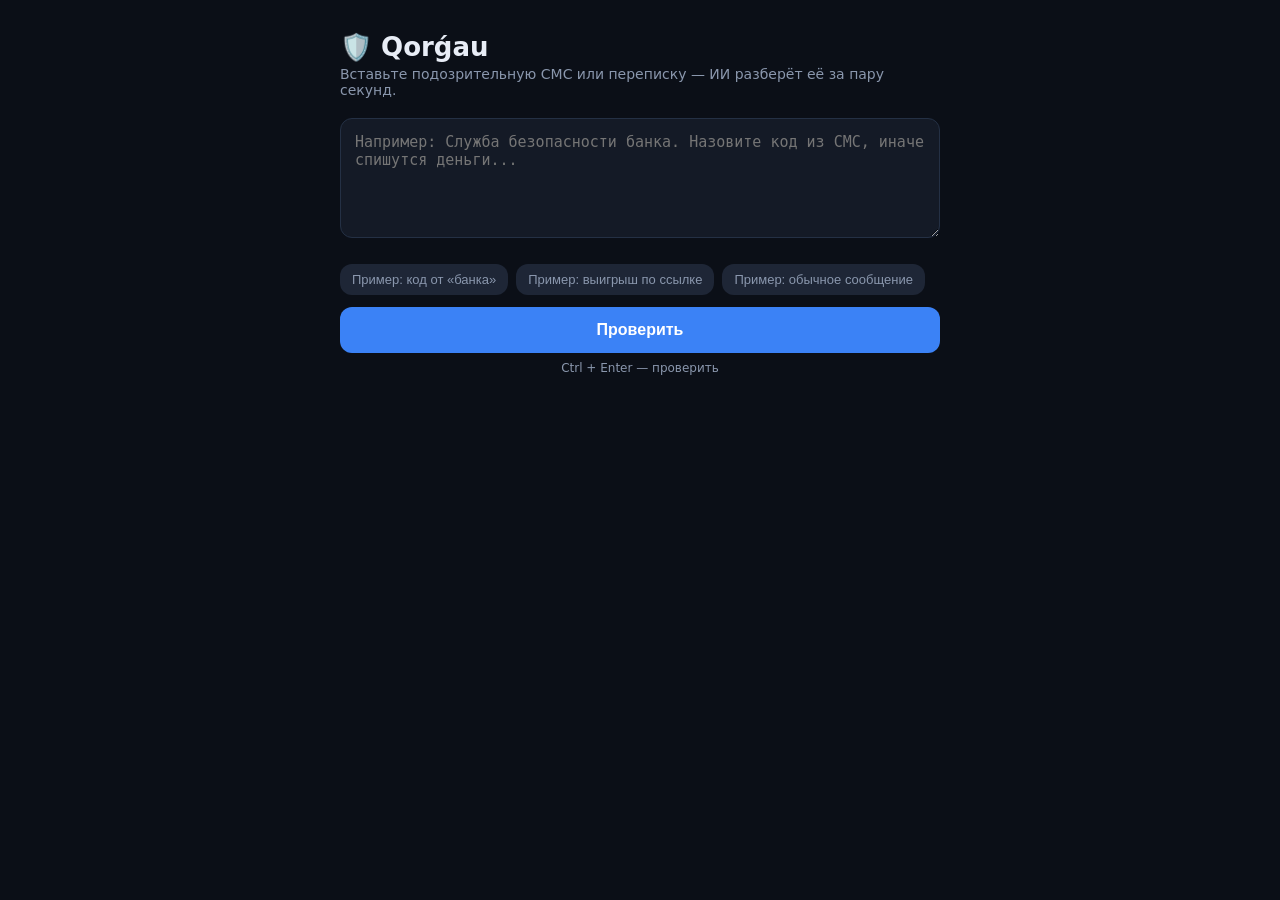
==== web/index.html @ 45bee008 "Qorǵau MVP: сквозной срез от чекера до радара Собран и проверен полный путь: web/бот → POST /analyze" ====
<!doctype html>
<html lang="ru">
<head>
<meta charset="utf-8"/>
<meta name="viewport" content="width=device-width, initial-scale=1"/>
<title>Qorǵau — проверка на мошенничество</title>
<style>
  :root{--bg:#0b0f17;--card:#141a26;--mut:#8a97ad;--line:#243044;
        --red:#ff4d5e;--yellow:#ffb020;--green:#22c98a;--txt:#e8edf6}
  *{box-sizing:border-box}
  body{margin:0;font-family:system-ui,Segoe UI,Roboto,sans-serif;background:var(--bg);color:var(--txt)}
  .wrap{max-width:640px;margin:0 auto;padding:32px 20px 64px}
  h1{font-size:26px;margin:0 0 4px}
  .sub{color:var(--mut);margin:0 0 20px;font-size:14px}
  textarea{width:100%;min-height:120px;background:var(--card);color:var(--txt);
           border:1px solid var(--line);border-radius:12px;padding:14px;font-size:15px;resize:vertical}
  textarea:focus{outline:none;border-color:#3b82f6}
  button{margin-top:12px;width:100%;padding:14px;border:0;border-radius:12px;
         background:#3b82f6;color:#fff;font-size:16px;font-weight:600;cursor:pointer}
  button:disabled{opacity:.6;cursor:default}
  .ex{display:flex;gap:8px;flex-wrap:wrap;margin-top:10px}
  .ex button{width:auto;padding:8px 12px;font-size:13px;font-weight:500;background:#1e2636;color:var(--mut)}
  .hint{color:var(--mut);font-size:12px;text-align:center;margin-top:8px}

  /* Баннер кампании: главный «вау»-элемент — платформа знает, что происходит прямо сейчас. */
  .alert{display:none;margin:0 0 18px;padding:14px 16px;border-radius:12px;
         background:linear-gradient(135deg,#2a1620,#331a24);border:1px solid #5c2333}
  .alert .t{font-weight:700;color:#ffb4bd;font-size:14px;margin-bottom:6px}
  .alert .b{color:#e7c9cf;font-size:13px;line-height:1.5}
  .alert .b b{color:#fff}

  .card{margin-top:20px;background:var(--card);border:1px solid var(--line);border-radius:16px;padding:20px;display:none}
  .gauge{display:flex;align-items:center;gap:16px}
  .score{font-size:42px;font-weight:800;line-height:1}
  .lvl{font-size:13px;text-transform:uppercase;letter-spacing:.5px;padding:4px 10px;border-radius:999px}
  .bar{height:10px;background:#0e1420;border-radius:999px;overflow:hidden;margin:14px 0}
  .bar > div{height:100%;border-radius:999px;transition:width .5s}
  .scheme{font-size:18px;font-weight:700;margin:4px 0 2px}
  .flags{display:flex;gap:6px;flex-wrap:wrap;margin:12px 0}
  .flag{background:#2a1620;color:#ffb4bd;border:1px solid #48212c;border-radius:999px;padding:4px 10px;font-size:12px}
  .expl{color:#d4dbe8;line-height:1.5;margin:8px 0}
  .act{margin:6px 0 0;padding-left:18px}
  .act li{margin:4px 0}
  .iocs{margin-top:14px;padding-top:12px;border-top:1px solid var(--line)}
  .iocs .h{font-size:12px;color:var(--mut);margin-bottom:6px}
  .ioc{display:inline-block;background:#0e1420;border:1px solid var(--line);border-radius:8px;
       padding:3px 8px;font-size:12px;margin:0 6px 6px 0;font-family:ui-monospace,Consolas,monospace}
  .badge{font-size:11px;color:var(--mut);margin-top:10px}
  .err{color:#ffb4bd;font-size:13px;margin-top:10px;display:none}
</style>
</head>
<body>
<div class="wrap">
  <h1>🛡️ Qorǵau</h1>
  <p class="sub">Вставьте подозрительную СМС или переписку — ИИ разберёт её за пару секунд.</p>

  <div class="alert" id="alert">
    <div class="t">🚨 Сейчас идёт волна мошенничества</div>
    <div class="b" id="alertBody"></div>
  </div>

  <textarea id="txt" placeholder="Например: Служба безопасности банка. Назовите код из СМС, иначе спишутся деньги..."></textarea>
  <div class="ex">
    <button onclick="ex(0)">Пример: код от «банка»</button>
    <button onclick="ex(1)">Пример: выигрыш по ссылке</button>
    <button onclick="ex(2)">Пример: обычное сообщение</button>
  </div>
  <button id="go" onclick="run()">Проверить</button>
  <div class="hint">Ctrl + Enter — проверить</div>
  <div class="err" id="err"></div>

  <div class="card" id="card">
    <div class="gauge">
      <div class="score" id="score">0</div>
      <div>
        <span class="lvl" id="lvl">—</span>
        <div class="scheme" id="scheme">—</div>
      </div>
    </div>
    <div class="bar"><div id="fill" style="width:0%"></div></div>
    <div class="flags" id="flags"></div>
    <p class="expl" id="expl"></p>
    <ul class="act" id="act"></ul>
    <div class="iocs" id="iocs" style="display:none">
      <div class="h">Найденные индикаторы (обезличены)</div>
      <div id="iocList"></div>
    </div>
    <div class="badge" id="badge"></div>
  </div>
</div>

<script>
// Страницу отдаёт сам API, поэтому по умолчанию тот же origin.
// Если открыли файл напрямую (file://) — идём на локальный сервер.
const API = location.protocol === 'file:' ? 'http://localhost:8080' : '';

const EX = [
  "Здравствуйте! Служба безопасности Kaspi. Зафиксирована подозрительная операция по вашей карте. Срочно назовите код из СМС, иначе деньги спишутся.",
  "Поздравляем! Вам начислена компенсация 250 000 тг. Получите по ссылке: http://egov-vyplata.xyz",
  "Привет, во сколько завтра встречаемся у метро?"
];
function ex(i){ document.getElementById('txt').value = EX[i]; }

const COLOR = {high:'var(--red)', medium:'var(--yellow)', low:'var(--green)'};
const LVL   = {high:'высокий риск', medium:'средний риск', low:'низкий риск'};

document.addEventListener('keydown', e => {
  if (e.ctrlKey && e.key === 'Enter') run();
});

async function run(){
  const txt = document.getElementById('txt').value.trim();
  if(!txt) return;
  const go = document.getElementById('go');
  const err = document.getElementById('err');
  err.style.display = 'none';
  go.disabled = true; go.textContent = 'Анализирую…';
  try{
    const r = await fetch(API + '/analyze', {
      method:'POST',
      headers:{'Content-Type':'application/json'},
      body: JSON.stringify({text: txt, channel:'web'})
    });
    if(!r.ok) throw new Error('HTTP ' + r.status);
    render(await r.json());
    loadCampaigns();          // свежее обращение могло поднять кампанию
  }catch(e){
    err.textContent = 'Не удалось связаться с сервисом. Запущен ли API на :8080?';
    err.style.display = 'block';
  }
  go.disabled = false; go.textContent = 'Проверить';
}

function render(d){
  document.getElementById('card').style.display = 'block';
  const c = COLOR[d.risk_level] || 'var(--mut)';

  const score = document.getElementById('score');
  score.textContent = d.risk_score;
  score.style.color = c;

  const lvl = document.getElementById('lvl');
  lvl.textContent = LVL[d.risk_level] || d.risk_level;
  lvl.style.background = c;
  lvl.style.color = '#0b0f17';

  document.getElementById('scheme').textContent = d.scheme_title || '';
  const fill = document.getElementById('fill');
  fill.style.width = d.risk_score + '%';
  fill.style.background = c;

  fillList('flags', d.flags, f => {
    const s = document.createElement('span');
    s.className = 'flag'; s.textContent = '🚩 ' + f;
    return s;
  });
  document.getElementById('expl').textContent = d.explanation || '';
  fillList('act', d.recommended_actions, a => {
    const li = document.createElement('li'); li.textContent = a; return li;
  });

  const iocs = d.iocs || [];
  document.getElementById('iocs').style.display = iocs.length ? 'block' : 'none';
  fillList('iocList', iocs, i => {
    const s = document.createElement('span');
    s.className = 'ioc'; s.textContent = i.type + ': ' + i.value_masked;
    return s;
  });

  document.getElementById('badge').textContent =
    d.degraded ? 'базовый режим: ИИ временно недоступен, вердикт по правилам' : '';
}

// textContent вместо innerHTML: текст приходит от модели, вставлять его как разметку нельзя.
function fillList(id, items, make){
  const el = document.getElementById(id);
  el.textContent = '';
  (items || []).forEach(v => el.appendChild(make(v)));
}

async function loadCampaigns(){
  try{
    const r = await fetch(API + '/campaigns/active');
    const list = await r.json();
    const box = document.getElementById('alert');
    if(!Array.isArray(list) || !list.length){ box.style.display = 'none'; return; }
    const body = document.getElementById('alertBody');
    body.textContent = '';
    list.slice(0,3).forEach(c => {
      const div = document.createElement('div');
      const b = document.createElement('b');
      b.textContent = c.title;
      div.append(b, document.createTextNode(' — ' + c.peak + ' обращений за час'));
      body.appendChild(div);
    });
    box.style.display = 'block';
  }catch(e){ /* нет связи — просто не показываем баннер */ }
}

loadCampaigns();
setInterval(loadCampaigns, 30000);
</script>
</body>
</html>
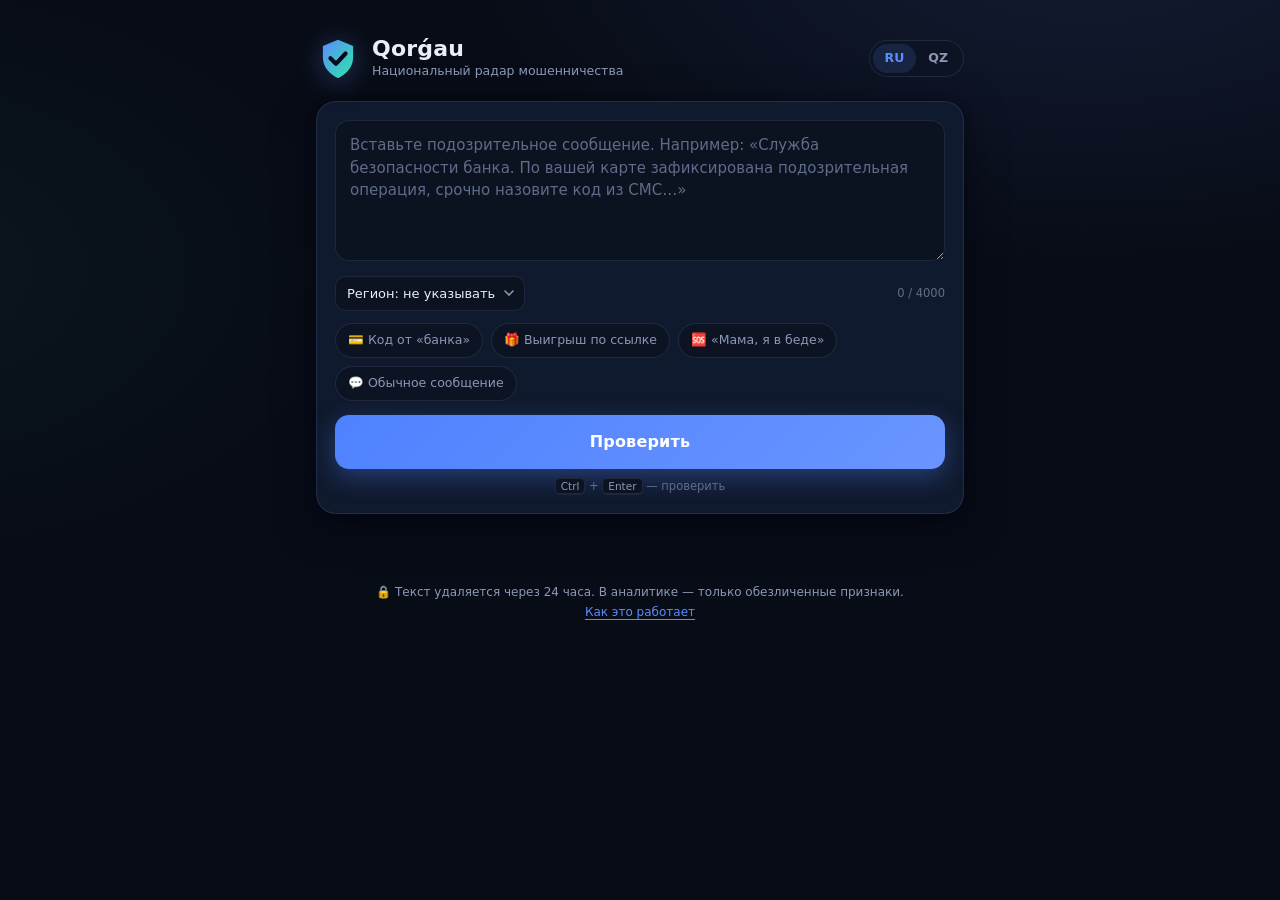
==== commit d475901d: "Платформа v2: параллельная разработка фронт+бэк, точность 1.00 на тестсете Бэкенд (api разбит на 7 ф" ====
--- a/web/index.html
+++ b/web/index.html
@@ -2,203 +2,665 @@
 <html lang="ru">
 <head>
 <meta charset="utf-8"/>
-<meta name="viewport" content="width=device-width, initial-scale=1"/>
+<meta name="viewport" content="width=device-width, initial-scale=1, viewport-fit=cover"/>
+<meta name="theme-color" content="#080c16"/>
 <title>Qorǵau — проверка на мошенничество</title>
+<link rel="icon" href="data:image/svg+xml,%3Csvg xmlns='http://www.w3.org/2000/svg' viewBox='0 0 32 32'%3E%3Cdefs%3E%3ClinearGradient id='g' x1='0' y1='0' x2='1' y2='1'%3E%3Cstop offset='0' stop-color='%235b8cff'/%3E%3Cstop offset='1' stop-color='%232ee6a8'/%3E%3C/linearGradient%3E%3C/defs%3E%3Cpath d='M16 2 27 6.5v8.2c0 7-4.7 12.3-11 15.3-6.3-3-11-8.3-11-15.3V6.5L16 2z' fill='url(%23g)'/%3E%3Cpath d='M10.5 15.5l4 4 7-7.5' fill='none' stroke='%23080c16' stroke-width='3' stroke-linecap='round' stroke-linejoin='round'/%3E%3C/svg%3E"/>
 <style>
-  :root{--bg:#0b0f17;--card:#141a26;--mut:#8a97ad;--line:#243044;
-        --red:#ff4d5e;--yellow:#ffb020;--green:#22c98a;--txt:#e8edf6}
+  :root{
+    --bg:#080c16; --bg-glow1:rgba(91,140,255,.13); --bg-glow2:rgba(46,230,168,.05);
+    --card:#101a2e; --card-2:#0c1424; --input:#0b1220;
+    --line:rgba(148,166,204,.14); --line-strong:rgba(148,166,204,.26);
+    --txt:#e9eef8; --mut:#8b98b6; --mut-2:#5f6c8a;
+    --acc:#5b8cff; --acc-soft:rgba(91,140,255,.14);
+    --red:#ff5d6c; --red-soft:rgba(255,93,108,.13);
+    --yellow:#ffb224; --yellow-soft:rgba(255,178,36,.13);
+    --green:#2ee6a8; --green-soft:rgba(46,230,168,.12);
+    --r-lg:20px; --r-md:14px; --r-sm:10px;
+    --shadow:0 12px 40px rgba(2,6,16,.55), 0 2px 8px rgba(2,6,16,.4);
+    --ease:cubic-bezier(.22,.9,.3,1);
+  }
   *{box-sizing:border-box}
-  body{margin:0;font-family:system-ui,Segoe UI,Roboto,sans-serif;background:var(--bg);color:var(--txt)}
-  .wrap{max-width:640px;margin:0 auto;padding:32px 20px 64px}
-  h1{font-size:26px;margin:0 0 4px}
-  .sub{color:var(--mut);margin:0 0 20px;font-size:14px}
-  textarea{width:100%;min-height:120px;background:var(--card);color:var(--txt);
-           border:1px solid var(--line);border-radius:12px;padding:14px;font-size:15px;resize:vertical}
-  textarea:focus{outline:none;border-color:#3b82f6}
-  button{margin-top:12px;width:100%;padding:14px;border:0;border-radius:12px;
-         background:#3b82f6;color:#fff;font-size:16px;font-weight:600;cursor:pointer}
-  button:disabled{opacity:.6;cursor:default}
-  .ex{display:flex;gap:8px;flex-wrap:wrap;margin-top:10px}
-  .ex button{width:auto;padding:8px 12px;font-size:13px;font-weight:500;background:#1e2636;color:var(--mut)}
-  .hint{color:var(--mut);font-size:12px;text-align:center;margin-top:8px}
-
-  /* Баннер кампании: главный «вау»-элемент — платформа знает, что происходит прямо сейчас. */
-  .alert{display:none;margin:0 0 18px;padding:14px 16px;border-radius:12px;
-         background:linear-gradient(135deg,#2a1620,#331a24);border:1px solid #5c2333}
-  .alert .t{font-weight:700;color:#ffb4bd;font-size:14px;margin-bottom:6px}
-  .alert .b{color:#e7c9cf;font-size:13px;line-height:1.5}
-  .alert .b b{color:#fff}
-
-  .card{margin-top:20px;background:var(--card);border:1px solid var(--line);border-radius:16px;padding:20px;display:none}
-  .gauge{display:flex;align-items:center;gap:16px}
-  .score{font-size:42px;font-weight:800;line-height:1}
-  .lvl{font-size:13px;text-transform:uppercase;letter-spacing:.5px;padding:4px 10px;border-radius:999px}
-  .bar{height:10px;background:#0e1420;border-radius:999px;overflow:hidden;margin:14px 0}
-  .bar > div{height:100%;border-radius:999px;transition:width .5s}
-  .scheme{font-size:18px;font-weight:700;margin:4px 0 2px}
-  .flags{display:flex;gap:6px;flex-wrap:wrap;margin:12px 0}
-  .flag{background:#2a1620;color:#ffb4bd;border:1px solid #48212c;border-radius:999px;padding:4px 10px;font-size:12px}
-  .expl{color:#d4dbe8;line-height:1.5;margin:8px 0}
-  .act{margin:6px 0 0;padding-left:18px}
-  .act li{margin:4px 0}
-  .iocs{margin-top:14px;padding-top:12px;border-top:1px solid var(--line)}
-  .iocs .h{font-size:12px;color:var(--mut);margin-bottom:6px}
-  .ioc{display:inline-block;background:#0e1420;border:1px solid var(--line);border-radius:8px;
-       padding:3px 8px;font-size:12px;margin:0 6px 6px 0;font-family:ui-monospace,Consolas,monospace}
-  .badge{font-size:11px;color:var(--mut);margin-top:10px}
-  .err{color:#ffb4bd;font-size:13px;margin-top:10px;display:none}
+  html{-webkit-text-size-adjust:100%}
+  body{
+    margin:0; color:var(--txt);
+    font-family:system-ui,-apple-system,"Segoe UI",Roboto,"Helvetica Neue",sans-serif;
+    background:
+      radial-gradient(900px 480px at 85% -8%, var(--bg-glow1), transparent 70%),
+      radial-gradient(700px 420px at -10% 30%, var(--bg-glow2), transparent 70%),
+      var(--bg);
+    min-height:100vh; line-height:1.5;
+  }
+  .wrap{max-width:680px;margin:0 auto;padding:20px 16px calc(28px + env(safe-area-inset-bottom))}
+  @media(min-width:760px){.wrap{padding-top:36px}}
+
+  /* ---------- header ---------- */
+  header{display:flex;align-items:center;gap:12px;margin-bottom:20px}
+  .logo{width:44px;height:44px;flex:none;filter:drop-shadow(0 4px 14px rgba(91,140,255,.35))}
+  .brand h1{font-size:22px;margin:0;line-height:1.15;letter-spacing:.2px;font-weight:800}
+  .brand p{margin:1px 0 0;font-size:12.5px;color:var(--mut)}
+  .lang{margin-left:auto;display:flex;background:var(--card-2);border:1px solid var(--line);
+        border-radius:999px;padding:3px;flex:none}
+  .lang button{border:0;background:transparent;color:var(--mut);font:inherit;font-size:12.5px;
+        font-weight:700;padding:5px 12px;border-radius:999px;cursor:pointer;transition:all .2s var(--ease)}
+  .lang button.on{background:var(--acc-soft);color:var(--acc)}
+
+  /* ---------- campaign banner ---------- */
+  .banner{overflow:hidden;max-height:0;opacity:0;transform:translateY(-6px);
+          transition:max-height .5s var(--ease),opacity .4s,transform .4s var(--ease);margin-bottom:0}
+  .banner.show{max-height:260px;opacity:1;transform:none;margin-bottom:16px}
+  .banner-in{background:linear-gradient(135deg,rgba(255,93,108,.13),rgba(255,93,108,.05));
+             border:1px solid rgba(255,93,108,.32);border-radius:var(--r-md);padding:13px 15px}
+  .banner-head{display:flex;align-items:center;gap:8px;margin-bottom:6px}
+  .live-dot{width:8px;height:8px;border-radius:50%;background:var(--red);position:relative;flex:none}
+  .live-dot::after{content:"";position:absolute;inset:-4px;border-radius:50%;
+             border:2px solid var(--red);opacity:0;animation:ping 1.6s ease-out infinite}
+  @keyframes ping{0%{transform:scale(.4);opacity:.9}80%,100%{transform:scale(1.4);opacity:0}}
+  .live-lbl{font-size:11px;font-weight:800;letter-spacing:1.5px;color:var(--red)}
+  .banner-row{font-size:13.5px;color:#f4d7db;margin:3px 0}
+  .banner-row b{color:#fff;font-weight:700}
+
+  /* ---------- input card ---------- */
+  .card{background:var(--card);border:1px solid var(--line);border-radius:var(--r-lg);
+        padding:18px;box-shadow:var(--shadow)}
+  textarea{width:100%;min-height:128px;background:var(--input);color:var(--txt);
+        border:1px solid var(--line);border-radius:var(--r-md);padding:13px 14px;
+        font:inherit;font-size:15px;resize:vertical;transition:border-color .2s,box-shadow .2s}
+  textarea:focus{outline:none;border-color:var(--acc);box-shadow:0 0 0 3px var(--acc-soft)}
+  textarea::placeholder{color:var(--mut-2)}
+  .under{display:flex;align-items:center;gap:10px;margin-top:8px}
+  .counter{font-size:11.5px;color:var(--mut-2);font-variant-numeric:tabular-nums;margin-left:auto}
+  .counter.warn{color:var(--yellow)}
+  select{appearance:none;-webkit-appearance:none;background:var(--input) no-repeat right 10px center;
+        background-image:url("data:image/svg+xml,%3Csvg xmlns='http://www.w3.org/2000/svg' width='10' height='6'%3E%3Cpath d='M1 1l4 4 4-4' fill='none' stroke='%238b98b6' stroke-width='1.6' stroke-linecap='round'/%3E%3C/svg%3E");
+        color:var(--txt);border:1px solid var(--line);border-radius:var(--r-sm);
+        padding:7px 28px 7px 11px;font:inherit;font-size:13px;cursor:pointer;max-width:52%}
+  select:focus{outline:none;border-color:var(--acc)}
+  .chips{display:flex;gap:8px;flex-wrap:wrap;margin-top:12px}
+  .chip{border:1px solid var(--line);background:var(--card-2);color:var(--mut);
+        font:inherit;font-size:12.5px;padding:7px 12px;border-radius:999px;cursor:pointer;
+        transition:all .2s var(--ease)}
+  .chip:hover{border-color:var(--acc);color:var(--txt);transform:translateY(-1px)}
+  .go{margin-top:14px;width:100%;padding:15px;border:0;border-radius:var(--r-md);cursor:pointer;
+        background:linear-gradient(135deg,#4f82ff,#6a95ff);color:#fff;font:inherit;font-size:16px;
+        font-weight:800;letter-spacing:.2px;display:flex;justify-content:center;align-items:center;gap:10px;
+        box-shadow:0 8px 24px rgba(79,130,255,.35);transition:transform .15s var(--ease),box-shadow .2s,opacity .2s}
+  .go:hover:not(:disabled){transform:translateY(-1px);box-shadow:0 10px 28px rgba(79,130,255,.45)}
+  .go:active:not(:disabled){transform:scale(.985)}
+  .go:disabled{opacity:.65;cursor:default}
+  .spin{width:16px;height:16px;border-radius:50%;border:2.5px solid rgba(255,255,255,.35);
+        border-top-color:#fff;animation:rot .7s linear infinite;display:none}
+  .go.busy .spin{display:block}
+  @keyframes rot{to{transform:rotate(360deg)}}
+  .hint{font-size:11.5px;color:var(--mut-2);text-align:center;margin-top:9px}
+  kbd{background:var(--card-2);border:1px solid var(--line);border-bottom-width:2px;border-radius:5px;
+      padding:1px 5px;font-family:inherit;font-size:10.5px;color:var(--mut)}
+  .err{display:none;margin-top:12px;padding:11px 13px;border-radius:var(--r-sm);font-size:13.5px;
+      background:var(--red-soft);border:1px solid rgba(255,93,108,.3);color:#ffc2ca}
+  .err.show{display:block;animation:fadeup .3s var(--ease)}
+
+  /* ---------- result ---------- */
+  .result{display:none;margin-top:18px}
+  .result.show{display:block;animation:fadeup .45s var(--ease)}
+  @keyframes fadeup{from{opacity:0;transform:translateY(10px)}to{opacity:1;transform:none}}
+  .gauge-wrap{position:relative;width:min(250px,72vw);margin:4px auto 0}
+  .gauge-wrap svg{display:block;width:100%;height:auto;overflow:visible}
+  .g-track{stroke:#182338;stroke-width:13;fill:none;stroke-linecap:round}
+  .g-val{stroke:var(--mut);stroke-width:13;fill:none;stroke-linecap:round;
+         transition:stroke-dashoffset 1s var(--ease),stroke .5s}
+  .g-needle{transition:transform 1s var(--ease);transform-box:view-box;transform-origin:110px 104px}
+  .g-needle path{transition:fill .5s}
+  .g-num{position:absolute;left:0;right:0;bottom:2px;text-align:center;pointer-events:none}
+  .g-num .n{font-size:42px;font-weight:800;line-height:1;letter-spacing:-1px;
+            font-variant-numeric:tabular-nums;transition:color .5s}
+  .g-num .of{font-size:12px;color:var(--mut-2);font-weight:600}
+  .lvl-badge{display:flex;justify-content:center;margin-top:12px}
+  .lvl-badge span{display:inline-flex;align-items:center;gap:7px;font-size:12.5px;font-weight:800;
+            letter-spacing:.6px;text-transform:uppercase;padding:6px 14px;border-radius:999px;
+            border:1px solid transparent}
+  .scheme{font-size:19px;font-weight:800;text-align:center;margin:14px 0 2px;line-height:1.3}
+  .brand-note{font-size:12.5px;color:var(--mut);text-align:center;margin:0 0 4px}
+  .flags{display:flex;gap:7px;flex-wrap:wrap;justify-content:center;margin:12px 0 2px}
+  .flag{background:var(--red-soft);color:#ffb3bc;border:1px solid rgba(255,93,108,.25);
+        border-radius:999px;padding:5px 11px;font-size:12px}
+  .flag.calm{background:var(--green-soft);color:#9df0d2;border-color:rgba(46,230,168,.25)}
+  .expl{color:#cdd6e8;font-size:14.5px;line-height:1.6;margin:12px 0 0;text-align:left}
+  .todo{margin:16px 0 0;padding:14px 15px;background:var(--card-2);border:1px solid var(--line);
+        border-radius:var(--r-md)}
+  .todo .h{font-size:11.5px;font-weight:800;letter-spacing:1.2px;text-transform:uppercase;
+        color:var(--mut);margin-bottom:9px}
+  .todo ul{margin:0;padding:0;list-style:none}
+  .todo li{display:flex;gap:9px;font-size:13.5px;line-height:1.45;margin:7px 0;color:#dbe3f2}
+  .todo li::before{content:"✓";flex:none;color:var(--green);font-weight:800;font-size:13px}
+  .iocs{margin-top:14px}
+  .iocs .h{font-size:11.5px;font-weight:800;letter-spacing:1.2px;text-transform:uppercase;
+        color:var(--mut);margin-bottom:8px}
+  .ioc{display:inline-flex;gap:6px;background:var(--input);border:1px solid var(--line);
+       border-radius:8px;padding:4px 9px;font-size:12px;margin:0 6px 6px 0;
+       font-family:ui-monospace,SFMono-Regular,Consolas,monospace}
+  .ioc .t{color:var(--mut-2)}
+  .degraded{display:none;margin-top:14px;padding:9px 13px;border-radius:var(--r-sm);font-size:12.5px;
+       background:var(--yellow-soft);border:1px solid rgba(255,178,36,.3);color:#ffd88a}
+  .degraded.show{display:flex;gap:8px;align-items:center}
+
+  /* skeleton */
+  .skel-box{display:none;margin-top:18px}
+  .skel-box.show{display:block}
+  .skel{background:linear-gradient(100deg,var(--card-2) 40%,#1a2540 50%,var(--card-2) 60%);
+        background-size:200% 100%;animation:shim 1.3s linear infinite;border-radius:10px}
+  @keyframes shim{to{background-position:-200% 0}}
+  .skel.arc{width:200px;height:100px;border-radius:110px 110px 0 0;margin:10px auto 18px}
+  .skel.l1{height:22px;width:60%;margin:0 auto 12px}
+  .skel.l2{height:13px;width:92%;margin:8px auto}
+  .skel.l3{height:13px;width:80%;margin:8px auto}
+
+  /* ---------- stats strip ---------- */
+  .stats{display:flex;justify-content:center;gap:8px;flex-wrap:wrap;align-items:center;
+        margin:22px 0 0;font-size:12.5px;color:var(--mut);opacity:0;transition:opacity .6s;
+        min-height:20px}
+  .stats.show{opacity:1}
+  .stats b{color:var(--txt);font-weight:700}
+  .stats .dot{color:var(--mut-2)}
+
+  /* ---------- footer ---------- */
+  footer{margin-top:26px;text-align:center;font-size:12px;color:var(--mut);line-height:1.7}
+  footer .link{background:none;border:0;padding:0;color:var(--acc);font:inherit;font-size:12px;
+        cursor:pointer;text-decoration:underline;text-underline-offset:3px}
+
+  /* ---------- modal ---------- */
+  .modal{position:fixed;inset:0;display:none;align-items:flex-end;justify-content:center;
+        background:rgba(4,7,14,.7);backdrop-filter:blur(4px);z-index:50;padding:16px}
+  @media(min-width:560px){.modal{align-items:center}}
+  .modal.show{display:flex;animation:fade .25s}
+  @keyframes fade{from{opacity:0}}
+  .modal-card{background:var(--card);border:1px solid var(--line-strong);border-radius:var(--r-lg);
+        max-width:480px;width:100%;padding:20px;box-shadow:var(--shadow);
+        animation:fadeup .35s var(--ease);max-height:86vh;overflow:auto}
+  .modal-card h3{margin:0 0 4px;font-size:17px}
+  .modal-card .sub{color:var(--mut);font-size:13px;margin:0 0 14px}
+  .modal-x{float:right;background:var(--card-2);border:1px solid var(--line);color:var(--mut);
+        width:30px;height:30px;border-radius:50%;cursor:pointer;font-size:14px;line-height:1}
+  .zones{width:100%;height:auto;display:block;margin:6px 0 4px}
+  .modal-note{font-size:12px;color:var(--mut);margin:10px 0 0;line-height:1.6}
+
+  @media(prefers-reduced-motion:reduce){
+    *,*::before,*::after{animation-duration:.01ms !important;transition-duration:.01ms !important}
+  }
 </style>
 </head>
 <body>
 <div class="wrap">
-  <h1>🛡️ Qorǵau</h1>
-  <p class="sub">Вставьте подозрительную СМС или переписку — ИИ разберёт её за пару секунд.</p>
-
-  <div class="alert" id="alert">
-    <div class="t">🚨 Сейчас идёт волна мошенничества</div>
-    <div class="b" id="alertBody"></div>
+
+  <header>
+    <svg class="logo" viewBox="0 0 32 32" aria-hidden="true">
+      <defs>
+        <linearGradient id="lg" x1="0" y1="0" x2="1" y2="1">
+          <stop offset="0" stop-color="#5b8cff"/><stop offset="1" stop-color="#2ee6a8"/>
+        </linearGradient>
+      </defs>
+      <path d="M16 2 27 6.5v8.2c0 7-4.7 12.3-11 15.3-6.3-3-11-8.3-11-15.3V6.5L16 2z" fill="url(#lg)"/>
+      <path d="M10.5 15.5l4 4 7-7.5" fill="none" stroke="#080c16" stroke-width="3"
+            stroke-linecap="round" stroke-linejoin="round"/>
+    </svg>
+    <div class="brand">
+      <h1>Qorǵau</h1>
+      <p data-i18n="slogan">Национальный радар мошенничества</p>
+    </div>
+    <div class="lang" role="group" aria-label="Language">
+      <button id="langRu" type="button">RU</button>
+      <button id="langKz" type="button">QZ</button>
+    </div>
+  </header>
+
+  <div class="banner" id="banner" aria-live="polite">
+    <div class="banner-in">
+      <div class="banner-head">
+        <span class="live-dot"></span><span class="live-lbl">LIVE</span>
+      </div>
+      <div id="bannerBody"></div>
+    </div>
   </div>
 
-  <textarea id="txt" placeholder="Например: Служба безопасности банка. Назовите код из СМС, иначе спишутся деньги..."></textarea>
-  <div class="ex">
-    <button onclick="ex(0)">Пример: код от «банка»</button>
-    <button onclick="ex(1)">Пример: выигрыш по ссылке</button>
-    <button onclick="ex(2)">Пример: обычное сообщение</button>
+  <div class="card">
+    <textarea id="txt" maxlength="4000" rows="5"></textarea>
+    <div class="under">
+      <select id="region" aria-label="Region"></select>
+      <span class="counter" id="counter">0 / 4000</span>
+    </div>
+    <div class="chips" id="chips"></div>
+    <button class="go" id="go" type="button">
+      <span class="spin"></span><span id="goLbl" data-i18n="check">Проверить</span>
+    </button>
+    <div class="hint"><kbd>Ctrl</kbd> + <kbd>Enter</kbd> — <span data-i18n="hintCheck">проверить</span></div>
+    <div class="err" id="err"></div>
   </div>
-  <button id="go" onclick="run()">Проверить</button>
-  <div class="hint">Ctrl + Enter — проверить</div>
-  <div class="err" id="err"></div>
-
-  <div class="card" id="card">
-    <div class="gauge">
-      <div class="score" id="score">0</div>
-      <div>
-        <span class="lvl" id="lvl">—</span>
-        <div class="scheme" id="scheme">—</div>
-      </div>
+
+  <!-- skeleton while analyzing -->
+  <div class="card skel-box" id="skel">
+    <div class="skel arc"></div>
+    <div class="skel l1"></div>
+    <div class="skel l2"></div>
+    <div class="skel l3"></div>
+  </div>
+
+  <!-- result -->
+  <div class="card result" id="result">
+    <div class="gauge-wrap">
+      <svg viewBox="0 0 220 120" aria-hidden="true">
+        <path class="g-track" d="M 24 104 A 86 86 0 0 1 196 104"/>
+        <path class="g-val" id="gArc" d="M 24 104 A 86 86 0 0 1 196 104"
+              stroke-dasharray="270.2" stroke-dashoffset="270.2"/>
+        <g class="g-needle" id="gNeedle" style="transform:rotate(-90deg)">
+          <path id="gNeedlePath" d="M 110 36 L 114 100 A 6 6 0 1 1 106 100 Z" fill="#8b98b6"/>
+          <circle cx="110" cy="104" r="3.2" fill="#080c16"/>
+        </g>
+      </svg>
+      <div class="g-num"><span class="n" id="gNum">0</span><span class="of"> / 100</span></div>
     </div>
-    <div class="bar"><div id="fill" style="width:0%"></div></div>
+    <div class="lvl-badge"><span id="lvlBadge"></span></div>
+    <div class="scheme" id="scheme"></div>
+    <p class="brand-note" id="brandNote" style="display:none"></p>
     <div class="flags" id="flags"></div>
     <p class="expl" id="expl"></p>
-    <ul class="act" id="act"></ul>
+    <div class="todo" id="todo" style="display:none">
+      <div class="h" data-i18n="whatToDo">Что делать</div>
+      <ul id="actions"></ul>
+    </div>
     <div class="iocs" id="iocs" style="display:none">
-      <div class="h">Найденные индикаторы (обезличены)</div>
+      <div class="h" data-i18n="iocs">Индикаторы (обезличены)</div>
       <div id="iocList"></div>
     </div>
-    <div class="badge" id="badge"></div>
+    <div class="degraded" id="degraded"><span>⚙️</span><span id="degradedTxt"></span></div>
+  </div>
+
+  <div class="stats" id="stats"></div>
+
+  <footer>
+    <div>🔒 <span data-i18n="privacy">Текст удаляется через 24 часа. В аналитике — только обезличенные признаки.</span></div>
+    <button class="link" id="howBtn" type="button" data-i18n="how">Как это работает</button>
+  </footer>
+</div>
+
+<!-- modal: how it works -->
+<div class="modal" id="modal" role="dialog" aria-modal="true">
+  <div class="modal-card">
+    <button class="modal-x" id="modalX" type="button" aria-label="Close">✕</button>
+    <h3 data-i18n="how">Как это работает</h3>
+    <p class="sub" data-i18n="howSub">Две изолированные зоны данных</p>
+    <svg class="zones" viewBox="0 0 440 240" aria-hidden="true">
+      <defs>
+        <marker id="arr" viewBox="0 0 8 8" refX="7" refY="4" markerWidth="7" markerHeight="7" orient="auto">
+          <path d="M0 0 L8 4 L0 8 Z" fill="#5f6c8a"/>
+        </marker>
+      </defs>
+      <!-- raw text -->
+      <rect x="10" y="92" width="118" height="52" rx="10" fill="#0b1220" stroke="#8b98b6" stroke-opacity=".4"/>
+      <text x="69" y="114" text-anchor="middle" fill="#e9eef8" font-size="12.5" font-weight="700" data-i18n="zRaw">Сырой текст</text>
+      <text x="69" y="131" text-anchor="middle" fill="#8b98b6" font-size="10.5" data-i18n="zRaw2">СМС / переписка</text>
+      <!-- pii zone -->
+      <rect x="188" y="26" width="136" height="58" rx="10" fill="rgba(255,93,108,.08)" stroke="#ff5d6c" stroke-opacity=".5"/>
+      <text x="256" y="47" text-anchor="middle" fill="#ffb3bc" font-size="12" font-weight="700" data-i18n="zPii">Зона PII</text>
+      <text x="256" y="63" text-anchor="middle" fill="#d79aa3" font-size="10" data-i18n="zPii2">шифрование · TTL 24 ч</text>
+      <text x="256" y="77" text-anchor="middle" fill="#d79aa3" font-size="10">pgp_sym_encrypt</text>
+      <!-- deleted -->
+      <rect x="352" y="36" width="80" height="40" rx="10" fill="#0b1220" stroke="#5f6c8a" stroke-dasharray="4 3"/>
+      <text x="392" y="53" text-anchor="middle" fill="#8b98b6" font-size="10" data-i18n="zDel">Удалено</text>
+      <text x="392" y="67" text-anchor="middle" fill="#8b98b6" font-size="10" data-i18n="zDel2">навсегда</text>
+      <!-- analytics zone -->
+      <rect x="188" y="152" width="136" height="58" rx="10" fill="rgba(46,230,168,.07)" stroke="#2ee6a8" stroke-opacity=".5"/>
+      <text x="256" y="173" text-anchor="middle" fill="#9df0d2" font-size="12" font-weight="700" data-i18n="zAn">Только признаки</text>
+      <text x="256" y="189" text-anchor="middle" fill="#84c9ae" font-size="10" data-i18n="zAn2">схема · риск · регион</text>
+      <text x="256" y="203" text-anchor="middle" fill="#84c9ae" font-size="10" data-i18n="zAn3">маскированные индикаторы</text>
+      <!-- radar -->
+      <rect x="336" y="156" width="100" height="50" rx="10" fill="rgba(91,140,255,.1)" stroke="#5b8cff" stroke-opacity=".6"/>
+      <text x="386" y="177" text-anchor="middle" fill="#aec7ff" font-size="10.5" font-weight="700" data-i18n="zRadar">Радар</text>
+      <text x="386" y="192" text-anchor="middle" fill="#8fa8d8" font-size="9" data-i18n="zRadar2">кампании · банки</text>
+      <!-- arrows -->
+      <path d="M128 106 C 156 100, 158 72, 186 60" fill="none" stroke="#5f6c8a" stroke-width="1.6" marker-end="url(#arr)"/>
+      <path d="M128 130 C 156 136, 158 168, 186 178" fill="none" stroke="#5f6c8a" stroke-width="1.6" marker-end="url(#arr)"/>
+      <path d="M324 56 L 350 56" fill="none" stroke="#5f6c8a" stroke-width="1.6" stroke-dasharray="4 3" marker-end="url(#arr)"/>
+      <path d="M324 181 L 334 181" fill="none" stroke="#5f6c8a" stroke-width="1.6" marker-end="url(#arr)"/>
+      <text x="160" y="52" text-anchor="middle" fill="#5f6c8a" font-size="9" data-i18n="zEnc">шифр</text>
+      <text x="337" y="46" text-anchor="middle" fill="#5f6c8a" font-size="9">24ч</text>
+    </svg>
+    <p class="modal-note" data-i18n="howNote">Сырой текст живёт максимум сутки и только в зашифрованном виде. В национальный радар попадают только обезличенные признаки — по ним нельзя восстановить ни текст, ни отправителя.</p>
   </div>
 </div>
 
 <script>
-// Страницу отдаёт сам API, поэтому по умолчанию тот же origin.
-// Если открыли файл напрямую (file://) — идём на локальный сервер.
+'use strict';
+// Страницу отдаёт сам API → тот же origin. Для file:// — локальный сервер.
 const API = location.protocol === 'file:' ? 'http://localhost:8080' : '';
 
-const EX = [
-  "Здравствуйте! Служба безопасности Kaspi. Зафиксирована подозрительная операция по вашей карте. Срочно назовите код из СМС, иначе деньги спишутся.",
-  "Поздравляем! Вам начислена компенсация 250 000 тг. Получите по ссылке: http://egov-vyplata.xyz",
-  "Привет, во сколько завтра встречаемся у метро?"
+/* ================= i18n ================= */
+const I18N = {
+  ru: {
+    slogan:'Национальный радар мошенничества',
+    check:'Проверить', checking:'Анализирую…', hintCheck:'проверить',
+    ph:'Вставьте подозрительное сообщение. Например: «Служба безопасности банка. По вашей карте зафиксирована подозрительная операция, срочно назовите код из СМС…»',
+    regionNone:'Регион: не указывать',
+    exBank:'💳 Код от «банка»', exPrize:'🎁 Выигрыш по ссылке', exMom:'🆘 «Мама, я в беде»', exOk:'💬 Обычное сообщение',
+    lvlHigh:'Высокий риск', lvlMedium:'Средний риск', lvlLow:'Низкий риск',
+    whatToDo:'Что делать', iocs:'Индикаторы (обезличены)',
+    degraded:'Базовый режим: ИИ временно недоступен, вердикт вынесен по правилам.',
+    brandNote:'Выдают себя за:',
+    errNet:'Не удалось связаться с сервисом. Проверьте соединение и попробуйте ещё раз.',
+    errRate:'Слишком много запросов. Подождите немного и повторите.',
+    errBad:'Не получилось разобрать сообщение. Попробуйте ещё раз.',
+    wave:'Новая волна:', perHour:'обращений за час',
+    stChecks:'проверок', stTop:'топ схема', stWaves:'активных волн',
+    privacy:'Текст удаляется через 24 часа. В аналитике — только обезличенные признаки.',
+    how:'Как это работает', howSub:'Две изолированные зоны данных',
+    howNote:'Сырой текст живёт максимум сутки и только в зашифрованном виде. В национальный радар попадают только обезличенные признаки — по ним нельзя восстановить ни текст, ни отправителя.',
+    zRaw:'Сырой текст', zRaw2:'СМС / переписка', zPii:'Зона PII', zPii2:'шифрование · TTL 24 ч',
+    zDel:'Удалено', zDel2:'навсегда', zAn:'Только признаки', zAn2:'схема · риск · регион',
+    zAn3:'маскированные индикаторы', zRadar:'Радар', zRadar2:'кампании · банки', zEnc:'шифр',
+    title:'Qorǵau — проверка на мошенничество'
+  },
+  kz: {
+    slogan:'Алаяқтықтың ұлттық радары',
+    check:'Тексеру', checking:'Талдап жатырмын…', hintCheck:'тексеру',
+    ph:'Күдікті хабарламаны осында қойыңыз. Мысалы: «Банктің қауіпсіздік қызметі. Картаңыз бойынша күдікті операция тіркелді, СМС-тегі кодты дереу айтыңыз…»',
+    regionNone:'Аймақ: көрсетпеу',
+    exBank:'💳 «Банктен» код', exPrize:'🎁 Сілтемедегі ұтыс', exMom:'🆘 «Анашым, көмектесші»', exOk:'💬 Қарапайым хабарлама',
+    lvlHigh:'Жоғары қауіп', lvlMedium:'Орташа қауіп', lvlLow:'Төмен қауіп',
+    whatToDo:'Не істеу керек', iocs:'Индикаторлар (иесіздендірілген)',
+    degraded:'Базалық режим: ЖИ уақытша қолжетімсіз, шешім ережелер бойынша шығарылды.',
+    brandNote:'Өздерін былай деп таныстырады:',
+    errNet:'Сервиспен байланыс орнатылмады. Қосылымды тексеріп, қайталап көріңіз.',
+    errRate:'Сұраныс тым көп. Сәл күтіп, қайталаңыз.',
+    errBad:'Хабарламаны талдау мүмкін болмады. Қайталап көріңіз.',
+    wave:'Жаңа толқын:', perHour:'өтініш/сағат',
+    stChecks:'тексеріс', stTop:'топ схема', stWaves:'белсенді толқын',
+    privacy:'Мәтін 24 сағаттан кейін жойылады. Аналитикада — тек иесіздендірілген белгілер.',
+    how:'Бұл қалай жұмыс істейді', howSub:'Екі оқшауланған деректер аймағы',
+    howNote:'Бастапқы мәтін ең көбі бір тәулік және тек шифрланған күйде сақталады. Ұлттық радарға тек иесіздендірілген белгілер түседі — олар арқылы мәтінді де, жіберушіні де қалпына келтіру мүмкін емес.',
+    zRaw:'Бастапқы мәтін', zRaw2:'СМС / хат-хабар', zPii:'PII аймағы', zPii2:'шифрлау · TTL 24 сағ',
+    zDel:'Біржола', zDel2:'жойылады', zAn:'Тек белгілер', zAn2:'схема · қауіп · аймақ',
+    zAn3:'маскаланған индикаторлар', zRadar:'Радар', zRadar2:'кампаниялар · банктер', zEnc:'шифр',
+    title:'Qorǵau — алаяқтықты тексеру'
+  }
+};
+const REGIONS = [
+  ['Almaty','Алматы','Алматы'], ['Astana','Астана','Астана'], ['Shymkent','Шымкент','Шымкент'],
+  ['Karaganda','Караганда','Қарағанды'], ['Aktobe','Актобе','Ақтөбе'], ['Atyrau','Атырау','Атырау']
 ];
-function ex(i){ document.getElementById('txt').value = EX[i]; }
-
-const COLOR = {high:'var(--red)', medium:'var(--yellow)', low:'var(--green)'};
-const LVL   = {high:'высокий риск', medium:'средний риск', low:'низкий риск'};
-
+let lang = localStorage.getItem('qorgau_lang') || 'ru';
+if (!I18N[lang]) lang = 'ru';
+const t = k => (I18N[lang] && I18N[lang][k]) || I18N.ru[k] || k;
+const $ = id => document.getElementById(id);
+
+function applyLang(){
+  document.documentElement.lang = lang;
+  document.title = t('title');
+  document.querySelectorAll('[data-i18n]').forEach(el => { el.textContent = t(el.dataset.i18n); });
+  $('txt').placeholder = t('ph');
+  $('langRu').classList.toggle('on', lang === 'ru');
+  $('langKz').classList.toggle('on', lang === 'kz');
+  buildRegions(); buildChips();
+  if (lastResult) render(lastResult);
+  if (lastStats) renderStats(lastStats);
+  if (lastCampaigns) renderBanner(lastCampaigns);
+}
+function setLang(l){ lang = l; localStorage.setItem('qorgau_lang', l); applyLang(); }
+$('langRu').addEventListener('click', () => setLang('ru'));
+$('langKz').addEventListener('click', () => setLang('kz'));
+
+/* ================= region select ================= */
+function buildRegions(){
+  const sel = $('region');
+  const saved = localStorage.getItem('qorgau_region') || '';
+  sel.textContent = '';
+  const none = document.createElement('option');
+  none.value = ''; none.textContent = t('regionNone');
+  sel.appendChild(none);
+  REGIONS.forEach(([val, ru, kz]) => {
+    const o = document.createElement('option');
+    o.value = val; o.textContent = lang === 'kz' ? kz : ru;
+    sel.appendChild(o);
+  });
+  sel.value = [...sel.options].some(o => o.value === saved) ? saved : '';
+}
+$('region').addEventListener('change', e => localStorage.setItem('qorgau_region', e.target.value));
+
+/* ================= example chips ================= */
+const EXAMPLES = [
+  ['exBank', 'Здравствуйте! Служба безопасности Kaspi Bank. По вашей карте зафиксирована подозрительная операция на 180 000 тг. Для отмены срочно назовите код из СМС, иначе средства будут списаны.'],
+  ['exPrize', 'Поздравляем! Вы выиграли 500 000 тенге в акции «Halyk Bonus»! Заберите приз до конца дня по ссылке: http://halyk-bonus-kz.top/prize'],
+  ['exMom', 'Мама, это я с чужого номера. Я попал в аварию, срочно нужны деньги на операцию. Переведи 250 000 на карту 4400 4302 5566 7788, потом всё объясню. Не звони, телефон разряжен.'],
+  ['exOk', 'Привет! Завтра встречаемся в 18:00 у входа в Mega. Захвати, пожалуйста, мою книгу. До встречи!']
+];
+function buildChips(){
+  const box = $('chips');
+  box.textContent = '';
+  EXAMPLES.forEach(([key, text]) => {
+    const b = document.createElement('button');
+    b.type = 'button'; b.className = 'chip'; b.textContent = t(key);
+    b.addEventListener('click', () => {
+      const ta = $('txt');
+      ta.value = text; ta.dispatchEvent(new Event('input')); ta.focus();
+    });
+    box.appendChild(b);
+  });
+}
+
+/* ================= counter ================= */
+$('txt').addEventListener('input', () => {
+  const n = $('txt').value.length;
+  const c = $('counter');
+  c.textContent = n + ' / 4000';
+  c.classList.toggle('warn', n > 3600);
+});
+
+/* ================= analyze ================= */
+const LVL = {
+  high:   { color:'var(--red)',    soft:'var(--red-soft)',    border:'rgba(255,93,108,.4)',  icon:'⛔', key:'lvlHigh' },
+  medium: { color:'var(--yellow)', soft:'var(--yellow-soft)', border:'rgba(255,178,36,.4)',  icon:'⚠️', key:'lvlMedium' },
+  low:    { color:'var(--green)',  soft:'var(--green-soft)',  border:'rgba(46,230,168,.4)',  icon:'✅', key:'lvlLow' }
+};
+let lastResult = null;
+let busy = false;
+
+async function run(){
+  if (busy) return;
+  const text = $('txt').value.trim();
+  if (!text) { $('txt').focus(); return; }
+  busy = true;
+  const go = $('go');
+  go.disabled = true; go.classList.add('busy');
+  $('goLbl').textContent = t('checking');
+  $('err').classList.remove('show');
+  $('result').classList.remove('show');
+  $('skel').classList.add('show');
+  try {
+    const r = await fetch(API + '/analyze', {
+      method: 'POST',
+      headers: { 'Content-Type': 'application/json' },
+      body: JSON.stringify({ text, channel: 'web', region: $('region').value })
+    });
+    if (r.status === 429) {
+      let wait = 0;
+      try { wait = (await r.json()).retry_after_sec || 0; } catch (_) {}
+      throw { kind: 'rate', wait };
+    }
+    if (r.status === 400) throw { kind: 'bad' };
+    if (!r.ok) throw { kind: 'net' };
+    const data = await r.json();
+    lastResult = data;
+    $('skel').classList.remove('show');
+    render(data);
+    loadCampaigns(); loadStats(); // свежее обращение могло изменить картину
+  } catch (e) {
+    $('skel').classList.remove('show');
+    const err = $('err');
+    err.textContent =
+      e && e.kind === 'rate' ? t('errRate') + (e.wait ? ' (' + e.wait + ' c)' : '') :
+      e && e.kind === 'bad'  ? t('errBad') : t('errNet');
+    err.classList.add('show');
+  }
+  busy = false;
+  go.disabled = false; go.classList.remove('busy');
+  $('goLbl').textContent = t('check');
+}
+$('go').addEventListener('click', run);
 document.addEventListener('keydown', e => {
-  if (e.ctrlKey && e.key === 'Enter') run();
+  if ((e.ctrlKey || e.metaKey) && e.key === 'Enter') run();
 });
 
-async function run(){
-  const txt = document.getElementById('txt').value.trim();
-  if(!txt) return;
-  const go = document.getElementById('go');
-  const err = document.getElementById('err');
-  err.style.display = 'none';
-  go.disabled = true; go.textContent = 'Анализирую…';
-  try{
-    const r = await fetch(API + '/analyze', {
-      method:'POST',
-      headers:{'Content-Type':'application/json'},
-      body: JSON.stringify({text: txt, channel:'web'})
-    });
-    if(!r.ok) throw new Error('HTTP ' + r.status);
-    render(await r.json());
-    loadCampaigns();          // свежее обращение могло поднять кампанию
-  }catch(e){
-    err.textContent = 'Не удалось связаться с сервисом. Запущен ли API на :8080?';
-    err.style.display = 'block';
-  }
-  go.disabled = false; go.textContent = 'Проверить';
-}
-
+/* ================= render (только textContent — текст приходит от LLM) ================= */
+const ARC_LEN = 270.2;
 function render(d){
-  document.getElementById('card').style.display = 'block';
-  const c = COLOR[d.risk_level] || 'var(--mut)';
-
-  const score = document.getElementById('score');
-  score.textContent = d.risk_score;
-  score.style.color = c;
-
-  const lvl = document.getElementById('lvl');
-  lvl.textContent = LVL[d.risk_level] || d.risk_level;
-  lvl.style.background = c;
-  lvl.style.color = '#0b0f17';
-
-  document.getElementById('scheme').textContent = d.scheme_title || '';
-  const fill = document.getElementById('fill');
-  fill.style.width = d.risk_score + '%';
-  fill.style.background = c;
-
+  const lvl = LVL[d.risk_level] || LVL.low;
+  const score = Math.max(0, Math.min(100, Number(d.risk_score) || 0));
+  $('result').classList.add('show');
+
+  // gauge: сброс → анимация к значению
+  const arc = $('gArc'), needle = $('gNeedle');
+  arc.style.stroke = lvl.color;
+  $('gNeedlePath').setAttribute('fill', lvl.color);
+  arc.style.transition = 'none'; needle.style.transition = 'none';
+  arc.setAttribute('stroke-dashoffset', ARC_LEN);
+  needle.style.transform = 'rotate(-90deg)';
+  void arc.getBoundingClientRect(); // reflow, чтобы анимация стартовала с нуля
+  arc.style.transition = ''; needle.style.transition = '';
+  arc.setAttribute('stroke-dashoffset', String(ARC_LEN * (1 - score / 100)));
+  needle.style.transform = 'rotate(' + (score * 1.8 - 90) + 'deg)';
+
+  // счётчик числа
+  const num = $('gNum');
+  num.style.color = lvl.color;
+  const t0 = performance.now();
+  (function tick(now){
+    const p = Math.min(1, (now - t0) / 950);
+    num.textContent = Math.round(score * (1 - Math.pow(1 - p, 3)));
+    if (p < 1 && lastResult === d) requestAnimationFrame(tick);
+  })(t0);
+
+  // бейдж уровня (цвет + иконка + подпись: цвет не несёт смысл в одиночку)
+  const badge = $('lvlBadge');
+  badge.textContent = lvl.icon + ' ' + t(lvl.key);
+  badge.style.background = lvl.soft;
+  badge.style.color = lvl.color;
+  badge.style.borderColor = lvl.border;
+
+  $('scheme').textContent = d.scheme_title || '';
+  const bn = $('brandNote');
+  if (d.impersonated_brand) {
+    bn.style.display = ''; bn.textContent = t('brandNote') + ' ' + d.impersonated_brand;
+  } else bn.style.display = 'none';
+
+  const calm = d.risk_level === 'low';
   fillList('flags', d.flags, f => {
     const s = document.createElement('span');
-    s.className = 'flag'; s.textContent = '🚩 ' + f;
+    s.className = 'flag' + (calm ? ' calm' : '');
+    s.textContent = (calm ? '' : '🚩 ') + f;
     return s;
   });
-  document.getElementById('expl').textContent = d.explanation || '';
-  fillList('act', d.recommended_actions, a => {
+  $('expl').textContent = d.explanation || '';
+
+  const acts = d.recommended_actions || [];
+  $('todo').style.display = acts.length ? '' : 'none';
+  fillList('actions', acts, a => {
     const li = document.createElement('li'); li.textContent = a; return li;
   });
 
   const iocs = d.iocs || [];
-  document.getElementById('iocs').style.display = iocs.length ? 'block' : 'none';
+  $('iocs').style.display = iocs.length ? '' : 'none';
   fillList('iocList', iocs, i => {
     const s = document.createElement('span');
-    s.className = 'ioc'; s.textContent = i.type + ': ' + i.value_masked;
+    s.className = 'ioc';
+    const type = document.createElement('span');
+    type.className = 't'; type.textContent = (i.type || '') + ':';
+    s.appendChild(type);
+    s.appendChild(document.createTextNode(' ' + (i.value_masked || '')));
     return s;
   });
 
-  document.getElementById('badge').textContent =
-    d.degraded ? 'базовый режим: ИИ временно недоступен, вердикт по правилам' : '';
-}
-
-// textContent вместо innerHTML: текст приходит от модели, вставлять его как разметку нельзя.
+  $('degraded').classList.toggle('show', !!d.degraded);
+  $('degradedTxt').textContent = t('degraded');
+}
 function fillList(id, items, make){
-  const el = document.getElementById(id);
+  const el = $(id);
   el.textContent = '';
   (items || []).forEach(v => el.appendChild(make(v)));
 }
 
+/* ================= campaign banner ================= */
+let lastCampaigns = null;
 async function loadCampaigns(){
-  try{
+  try {
     const r = await fetch(API + '/campaigns/active');
+    if (!r.ok) throw 0;
     const list = await r.json();
-    const box = document.getElementById('alert');
-    if(!Array.isArray(list) || !list.length){ box.style.display = 'none'; return; }
-    const body = document.getElementById('alertBody');
-    body.textContent = '';
-    list.slice(0,3).forEach(c => {
-      const div = document.createElement('div');
-      const b = document.createElement('b');
-      b.textContent = c.title;
-      div.append(b, document.createTextNode(' — ' + c.peak + ' обращений за час'));
-      body.appendChild(div);
-    });
-    box.style.display = 'block';
-  }catch(e){ /* нет связи — просто не показываем баннер */ }
-}
-
-loadCampaigns();
+    lastCampaigns = Array.isArray(list) ? list : [];
+    renderBanner(lastCampaigns);
+  } catch (_) { /* API молчит — баннер просто не показываем */ }
+}
+function renderBanner(list){
+  const banner = $('banner');
+  if (!list.length) { banner.classList.remove('show'); return; }
+  const body = $('bannerBody');
+  body.textContent = '';
+  list.slice(0, 3).forEach(c => {
+    const row = document.createElement('div');
+    row.className = 'banner-row';
+    const b = document.createElement('b');
+    b.textContent = c.title || c.scheme || '';
+    row.append('⚠ ' + t('wave') + ' ', b,
+      ' — ' + (c.peak != null ? c.peak : 0) + ' ' + t('perHour'));
+    body.appendChild(row);
+  });
+  banner.classList.add('show');
+}
+
+/* ================= live stats strip ================= */
+let lastStats = null;
+async function loadStats(){
+  try {
+    const r = await fetch(API + '/stats/summary');
+    if (!r.ok) throw 0;
+    lastStats = await r.json();
+    renderStats(lastStats);
+  } catch (_) { $('stats').classList.remove('show'); }
+}
+function renderStats(s){
+  const el = $('stats');
+  el.textContent = '';
+  const top = (s.top || []).find(x => x.scheme !== 'not_scam') || null;
+  const parts = [];
+  const seg = (before, strong, after) => {
+    const span = document.createElement('span');
+    if (before) span.append(before + ' ');
+    const b = document.createElement('b'); b.textContent = strong;
+    span.append(b);
+    if (after) span.append(' ' + after);
+    return span;
+  };
+  parts.push(seg('', fmtNum(s.total || 0), t('stChecks')));
+  if (top) parts.push(seg(t('stTop') + ':', top.title || top.scheme, ''));
+  // пока бэк не отдаёт campaigns_active — считаем по /campaigns/active
+  const waves = s.campaigns_active != null ? s.campaigns_active
+              : (lastCampaigns ? lastCampaigns.length : null);
+  if (waves != null) parts.push(seg(t('stWaves') + ':', String(waves), ''));
+  parts.forEach((p, i) => {
+    if (i) { const d = document.createElement('span'); d.className = 'dot'; d.textContent = '·'; el.appendChild(d); }
+    el.appendChild(p);
+  });
+  el.classList.add('show');
+}
+function fmtNum(n){ return Number(n).toLocaleString('ru-RU'); }
+
+/* ================= modal ================= */
+$('howBtn').addEventListener('click', () => $('modal').classList.add('show'));
+$('modalX').addEventListener('click', () => $('modal').classList.remove('show'));
+$('modal').addEventListener('click', e => { if (e.target === $('modal')) $('modal').classList.remove('show'); });
+document.addEventListener('keydown', e => { if (e.key === 'Escape') $('modal').classList.remove('show'); });
+
+/* ================= boot ================= */
+applyLang();
+loadCampaigns(); loadStats();
 setInterval(loadCampaigns, 30000);
+setInterval(loadStats, 30000);
 </script>
 </body>
 </html>
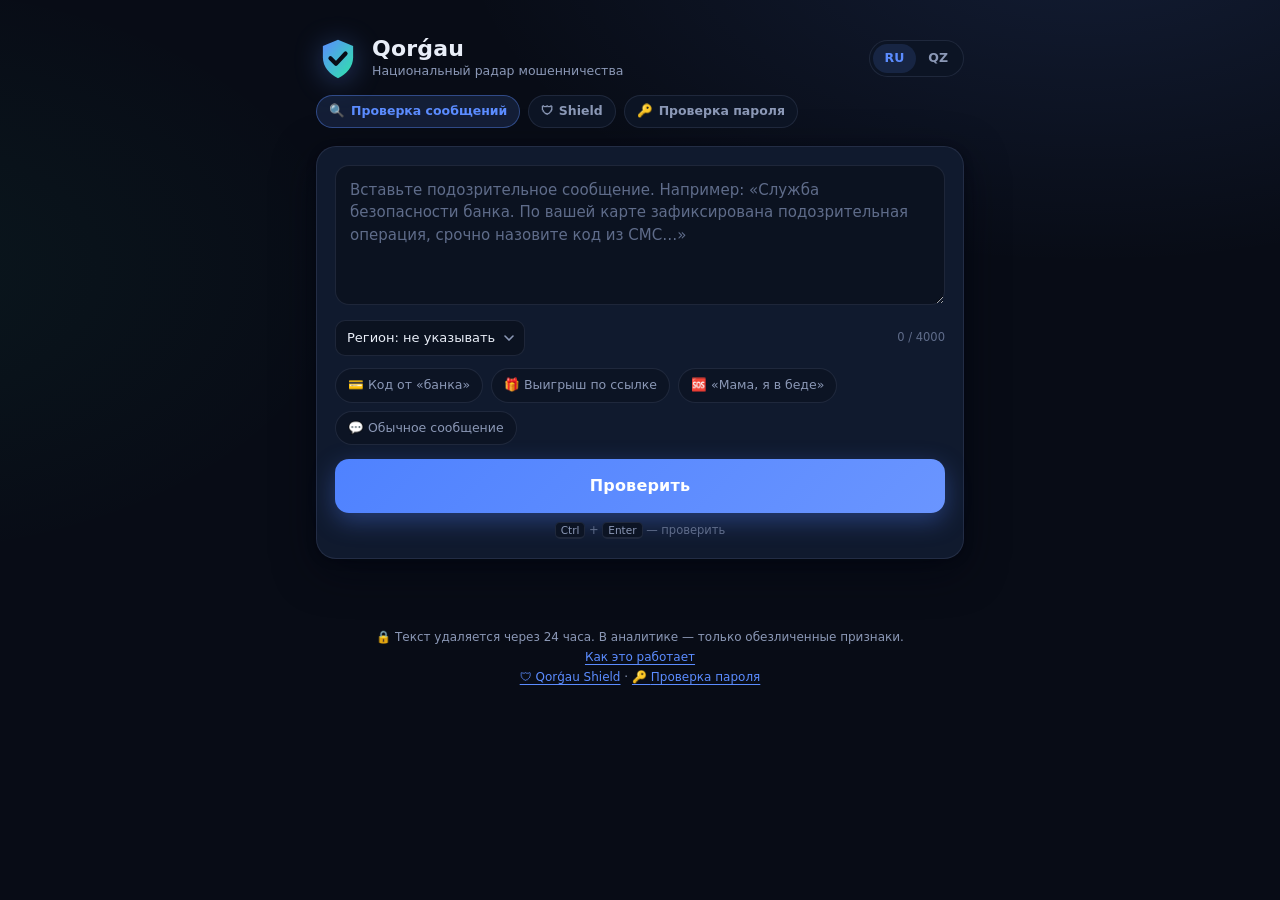
==== commit bd994614: "Qorǵau Shield (DNS-файрвол для граждан) + проверка пароля по утечкам Shield — переход от «предупрежд" ====
--- a/web/index.html
+++ b/web/index.html
@@ -44,6 +44,12 @@
   .lang button{border:0;background:transparent;color:var(--mut);font:inherit;font-size:12.5px;
         font-weight:700;padding:5px 12px;border-radius:999px;cursor:pointer;transition:all .2s var(--ease)}
   .lang button.on{background:var(--acc-soft);color:var(--acc)}
+  .nav-pages{display:flex;gap:8px;flex-wrap:wrap;margin:-6px 0 18px}
+  .nav-pages a{display:inline-flex;align-items:center;gap:6px;font-size:12.5px;font-weight:700;
+        color:var(--mut);background:var(--card-2);border:1px solid var(--line);border-radius:999px;
+        padding:6px 12px;text-decoration:none;transition:all .2s var(--ease)}
+  .nav-pages a:hover{color:var(--txt);border-color:var(--acc);transform:translateY(-1px)}
+  .nav-pages a.on{color:var(--acc);background:var(--acc-soft);border-color:rgba(91,140,255,.4)}
 
   /* ---------- campaign banner ---------- */
   .banner{overflow:hidden;max-height:0;opacity:0;transform:translateY(-6px);
@@ -212,6 +218,12 @@
     </div>
   </header>
 
+  <nav class="nav-pages" aria-label="Qorǵau">
+    <a href="index.html" class="on" aria-current="page">🔍 <span data-i18n="navChecker">Проверка сообщений</span></a>
+    <a href="shield.html">🛡 Shield</a>
+    <a href="password.html">🔑 <span data-i18n="navPassword">Проверка пароля</span></a>
+  </nav>
+
   <div class="banner" id="banner" aria-live="polite">
     <div class="banner-in">
       <div class="banner-head">
@@ -278,6 +290,10 @@
   <footer>
     <div>🔒 <span data-i18n="privacy">Текст удаляется через 24 часа. В аналитике — только обезличенные признаки.</span></div>
     <button class="link" id="howBtn" type="button" data-i18n="how">Как это работает</button>
+    <div>
+      <a class="link" href="shield.html">🛡 Qorǵau Shield</a>
+      · <a class="link" href="password.html">🔑 <span data-i18n="navPassword">Проверка пароля</span></a>
+    </div>
   </footer>
 </div>
 
@@ -355,6 +371,7 @@
     zRaw:'Сырой текст', zRaw2:'СМС / переписка', zPii:'Зона PII', zPii2:'шифрование · TTL 24 ч',
     zDel:'Удалено', zDel2:'навсегда', zAn:'Только признаки', zAn2:'схема · риск · регион',
     zAn3:'маскированные индикаторы', zRadar:'Радар', zRadar2:'кампании · банки', zEnc:'шифр',
+    navChecker:'Проверка сообщений', navPassword:'Проверка пароля',
     title:'Qorǵau — проверка на мошенничество'
   },
   kz: {
@@ -378,6 +395,7 @@
     zRaw:'Бастапқы мәтін', zRaw2:'СМС / хат-хабар', zPii:'PII аймағы', zPii2:'шифрлау · TTL 24 сағ',
     zDel:'Біржола', zDel2:'жойылады', zAn:'Тек белгілер', zAn2:'схема · қауіп · аймақ',
     zAn3:'маскаланған индикаторлар', zRadar:'Радар', zRadar2:'кампаниялар · банктер', zEnc:'шифр',
+    navChecker:'Хабарлама тексеру', navPassword:'Құпиясөзді тексеру',
     title:'Qorǵau — алаяқтықты тексеру'
   }
 };
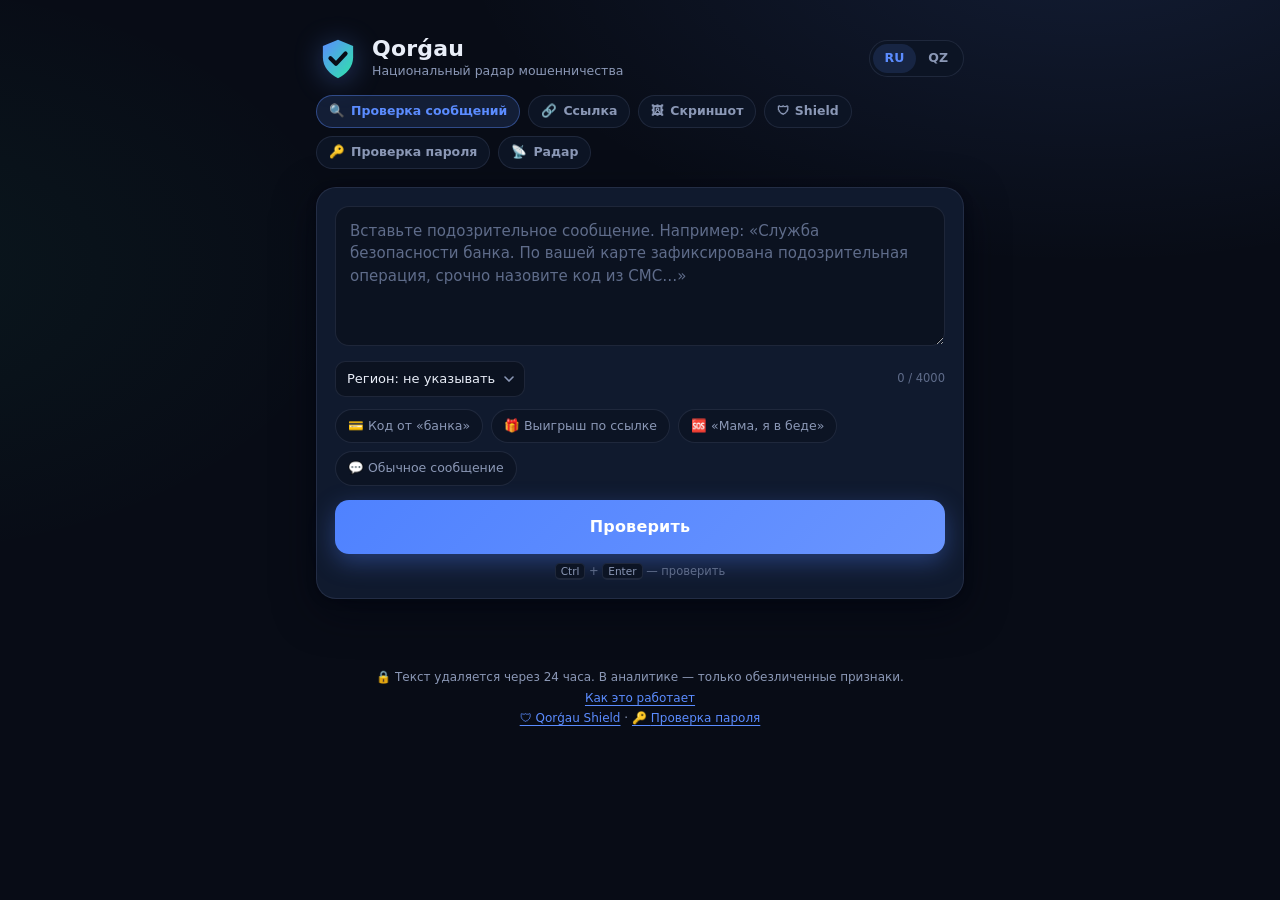
==== commit fb35dc76: "Киллер-фичи: анализ ссылок, скриншот-сканер, голосовые, гео-радар КЗ Анализ ссылок (POST /analyze/li" ====
--- a/web/index.html
+++ b/web/index.html
@@ -220,8 +220,11 @@
 
   <nav class="nav-pages" aria-label="Qorǵau">
     <a href="index.html" class="on" aria-current="page">🔍 <span data-i18n="navChecker">Проверка сообщений</span></a>
+    <a href="link.html">🔗 <span data-i18n="navLink">Ссылка</span></a>
+    <a href="scan.html">🖼 <span data-i18n="navScan">Скриншот</span></a>
     <a href="shield.html">🛡 Shield</a>
     <a href="password.html">🔑 <span data-i18n="navPassword">Проверка пароля</span></a>
+    <a href="radar.html">📡 <span data-i18n="navRadar">Радар</span></a>
   </nav>
 
   <div class="banner" id="banner" aria-live="polite">
@@ -372,6 +375,7 @@
     zDel:'Удалено', zDel2:'навсегда', zAn:'Только признаки', zAn2:'схема · риск · регион',
     zAn3:'маскированные индикаторы', zRadar:'Радар', zRadar2:'кампании · банки', zEnc:'шифр',
     navChecker:'Проверка сообщений', navPassword:'Проверка пароля',
+    navLink:'Ссылка', navScan:'Скриншот', navRadar:'Радар',
     title:'Qorǵau — проверка на мошенничество'
   },
   kz: {
@@ -396,6 +400,7 @@
     zDel:'Біржола', zDel2:'жойылады', zAn:'Тек белгілер', zAn2:'схема · қауіп · аймақ',
     zAn3:'маскаланған индикаторлар', zRadar:'Радар', zRadar2:'кампаниялар · банктер', zEnc:'шифр',
     navChecker:'Хабарлама тексеру', navPassword:'Құпиясөзді тексеру',
+    navLink:'Сілтеме', navScan:'Скриншот', navRadar:'Радар',
     title:'Qorǵau — алаяқтықты тексеру'
   }
 };
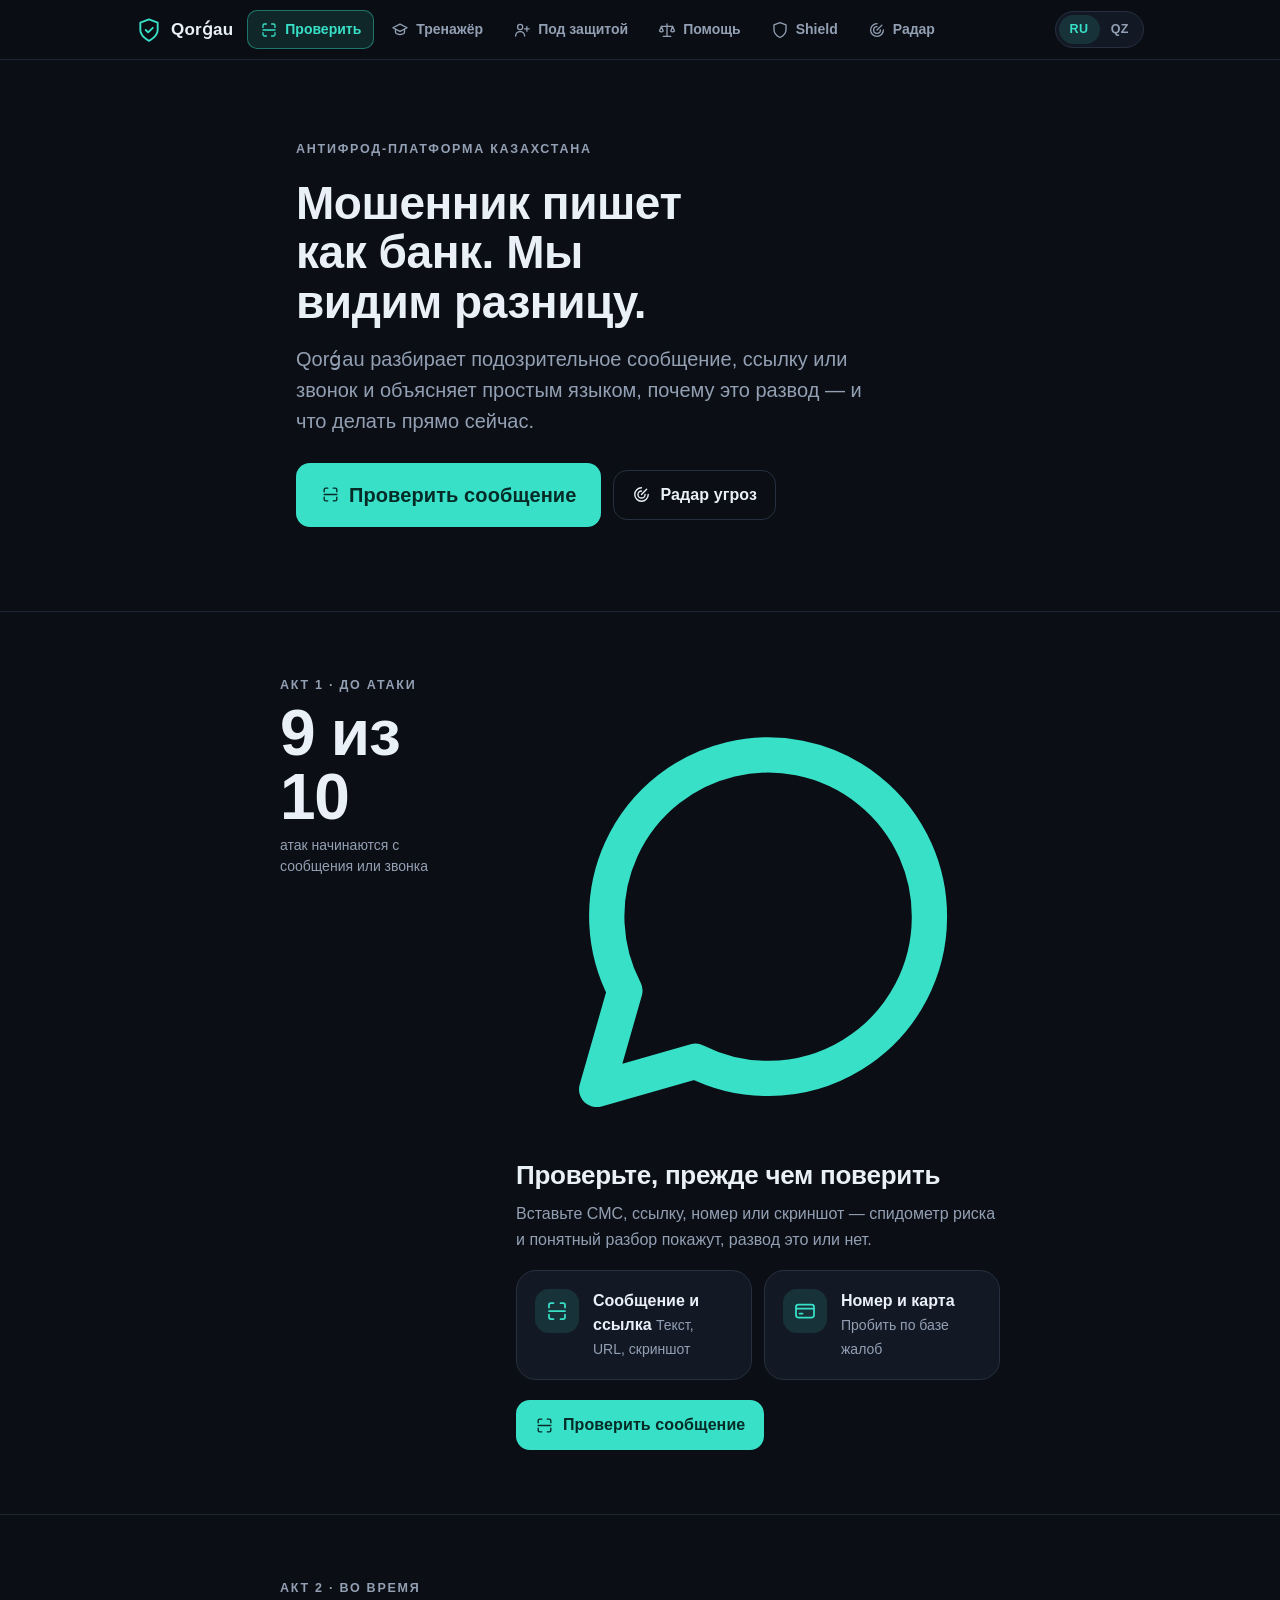
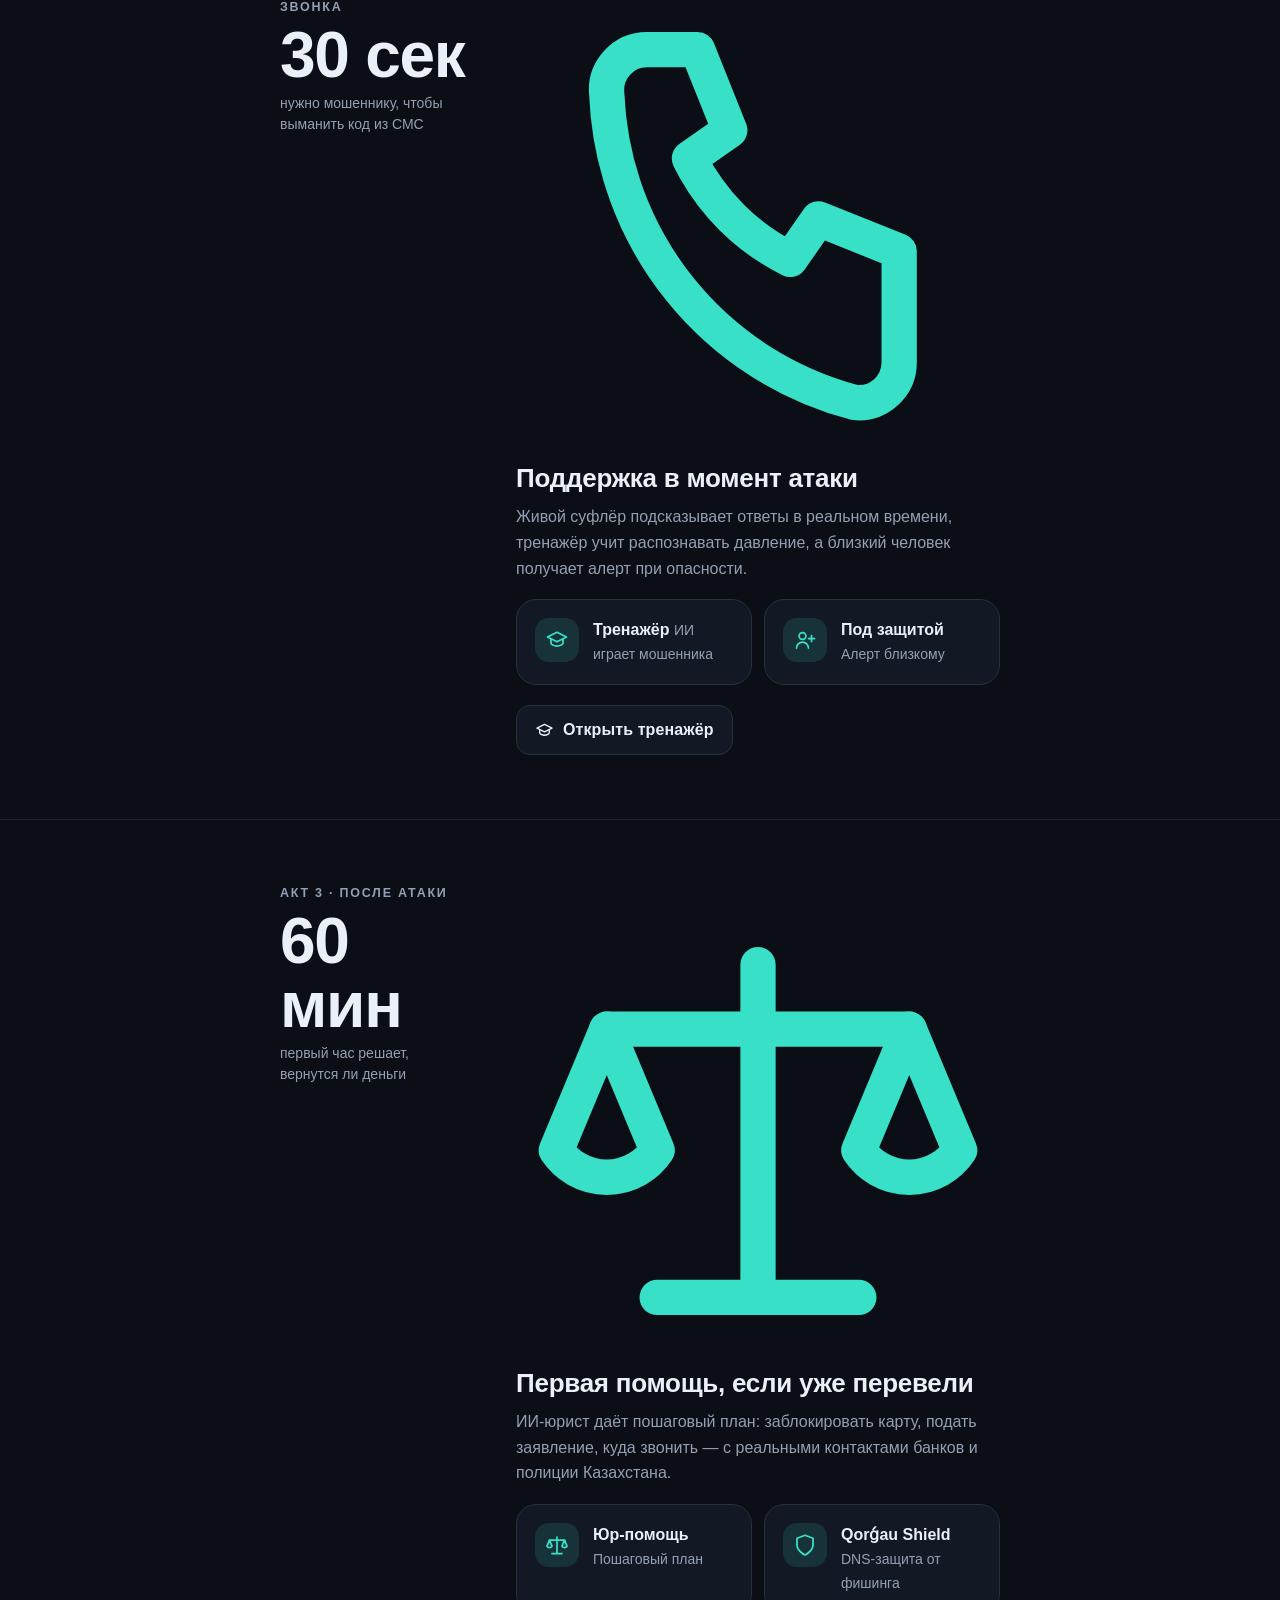
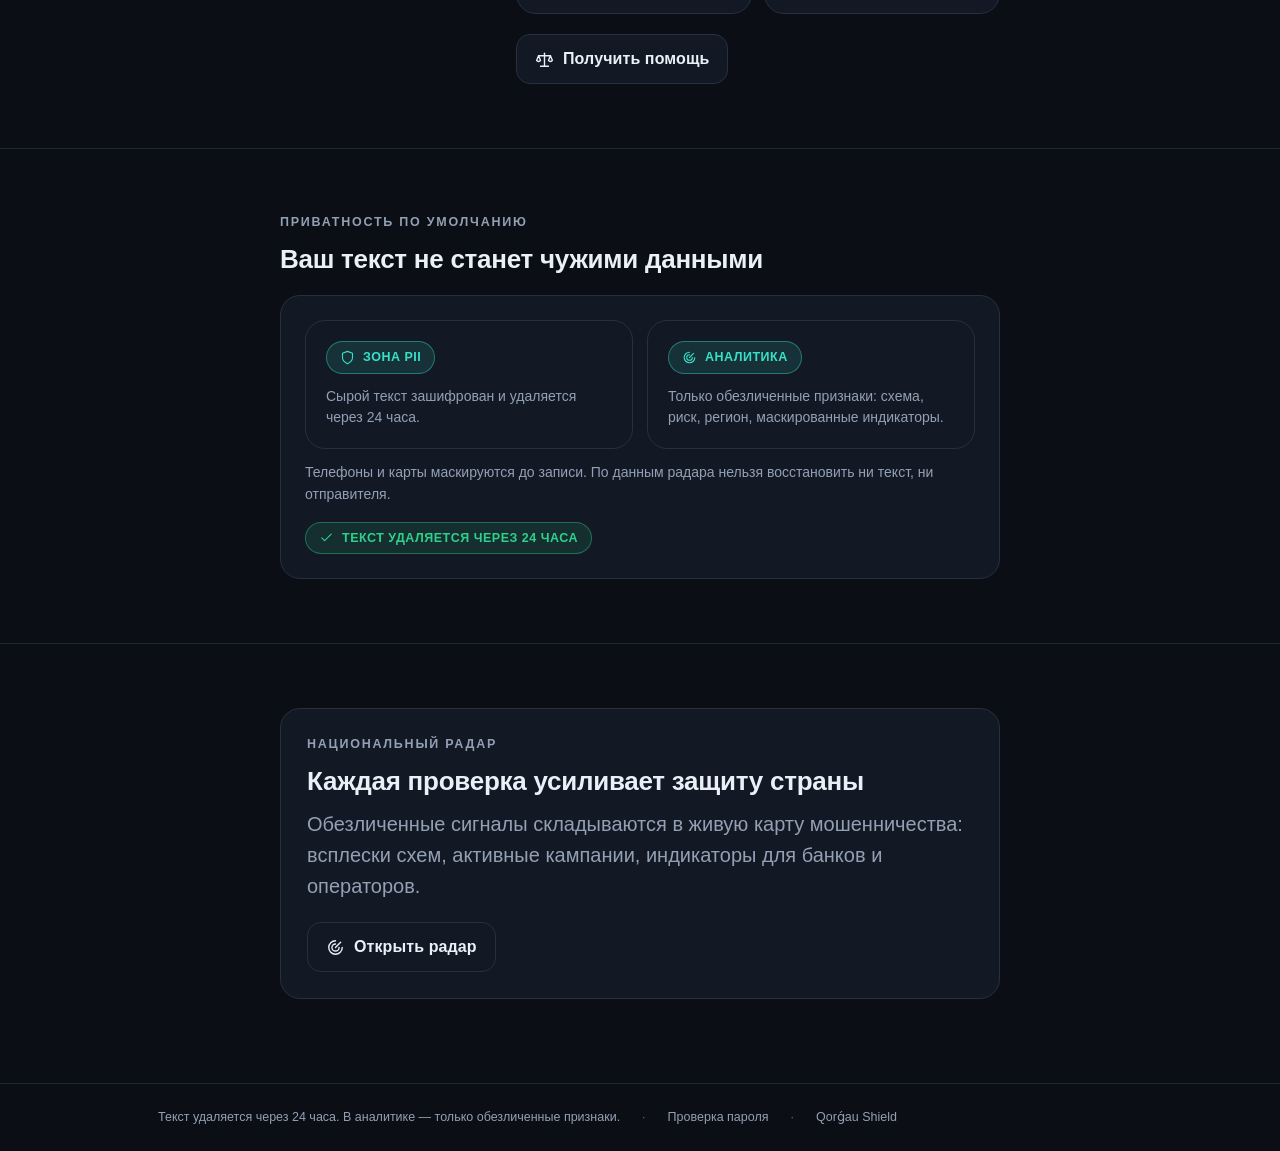
==== commit 42e2158f: "Редизайн + продукт «цифровой телохранитель»: ДО / ВО ВРЕМЯ / ПОСЛЕ Новый визуальный язык (Consumer S" ====
--- a/web/index.html
+++ b/web/index.html
@@ -3,687 +3,367 @@
 <head>
 <meta charset="utf-8"/>
 <meta name="viewport" content="width=device-width, initial-scale=1, viewport-fit=cover"/>
-<meta name="theme-color" content="#080c16"/>
-<title>Qorǵau — проверка на мошенничество</title>
-<link rel="icon" href="data:image/svg+xml,%3Csvg xmlns='http://www.w3.org/2000/svg' viewBox='0 0 32 32'%3E%3Cdefs%3E%3ClinearGradient id='g' x1='0' y1='0' x2='1' y2='1'%3E%3Cstop offset='0' stop-color='%235b8cff'/%3E%3Cstop offset='1' stop-color='%232ee6a8'/%3E%3C/linearGradient%3E%3C/defs%3E%3Cpath d='M16 2 27 6.5v8.2c0 7-4.7 12.3-11 15.3-6.3-3-11-8.3-11-15.3V6.5L16 2z' fill='url(%23g)'/%3E%3Cpath d='M10.5 15.5l4 4 7-7.5' fill='none' stroke='%23080c16' stroke-width='3' stroke-linecap='round' stroke-linejoin='round'/%3E%3C/svg%3E"/>
-<style>
-  :root{
-    --bg:#080c16; --bg-glow1:rgba(91,140,255,.13); --bg-glow2:rgba(46,230,168,.05);
-    --card:#101a2e; --card-2:#0c1424; --input:#0b1220;
-    --line:rgba(148,166,204,.14); --line-strong:rgba(148,166,204,.26);
-    --txt:#e9eef8; --mut:#8b98b6; --mut-2:#5f6c8a;
-    --acc:#5b8cff; --acc-soft:rgba(91,140,255,.14);
-    --red:#ff5d6c; --red-soft:rgba(255,93,108,.13);
-    --yellow:#ffb224; --yellow-soft:rgba(255,178,36,.13);
-    --green:#2ee6a8; --green-soft:rgba(46,230,168,.12);
-    --r-lg:20px; --r-md:14px; --r-sm:10px;
-    --shadow:0 12px 40px rgba(2,6,16,.55), 0 2px 8px rgba(2,6,16,.4);
-    --ease:cubic-bezier(.22,.9,.3,1);
-  }
-  *{box-sizing:border-box}
-  html{-webkit-text-size-adjust:100%}
-  body{
-    margin:0; color:var(--txt);
-    font-family:system-ui,-apple-system,"Segoe UI",Roboto,"Helvetica Neue",sans-serif;
-    background:
-      radial-gradient(900px 480px at 85% -8%, var(--bg-glow1), transparent 70%),
-      radial-gradient(700px 420px at -10% 30%, var(--bg-glow2), transparent 70%),
-      var(--bg);
-    min-height:100vh; line-height:1.5;
-  }
-  .wrap{max-width:680px;margin:0 auto;padding:20px 16px calc(28px + env(safe-area-inset-bottom))}
-  @media(min-width:760px){.wrap{padding-top:36px}}
-
-  /* ---------- header ---------- */
-  header{display:flex;align-items:center;gap:12px;margin-bottom:20px}
-  .logo{width:44px;height:44px;flex:none;filter:drop-shadow(0 4px 14px rgba(91,140,255,.35))}
-  .brand h1{font-size:22px;margin:0;line-height:1.15;letter-spacing:.2px;font-weight:800}
-  .brand p{margin:1px 0 0;font-size:12.5px;color:var(--mut)}
-  .lang{margin-left:auto;display:flex;background:var(--card-2);border:1px solid var(--line);
-        border-radius:999px;padding:3px;flex:none}
-  .lang button{border:0;background:transparent;color:var(--mut);font:inherit;font-size:12.5px;
-        font-weight:700;padding:5px 12px;border-radius:999px;cursor:pointer;transition:all .2s var(--ease)}
-  .lang button.on{background:var(--acc-soft);color:var(--acc)}
-  .nav-pages{display:flex;gap:8px;flex-wrap:wrap;margin:-6px 0 18px}
-  .nav-pages a{display:inline-flex;align-items:center;gap:6px;font-size:12.5px;font-weight:700;
-        color:var(--mut);background:var(--card-2);border:1px solid var(--line);border-radius:999px;
-        padding:6px 12px;text-decoration:none;transition:all .2s var(--ease)}
-  .nav-pages a:hover{color:var(--txt);border-color:var(--acc);transform:translateY(-1px)}
-  .nav-pages a.on{color:var(--acc);background:var(--acc-soft);border-color:rgba(91,140,255,.4)}
-
-  /* ---------- campaign banner ---------- */
-  .banner{overflow:hidden;max-height:0;opacity:0;transform:translateY(-6px);
-          transition:max-height .5s var(--ease),opacity .4s,transform .4s var(--ease);margin-bottom:0}
-  .banner.show{max-height:260px;opacity:1;transform:none;margin-bottom:16px}
-  .banner-in{background:linear-gradient(135deg,rgba(255,93,108,.13),rgba(255,93,108,.05));
-             border:1px solid rgba(255,93,108,.32);border-radius:var(--r-md);padding:13px 15px}
-  .banner-head{display:flex;align-items:center;gap:8px;margin-bottom:6px}
-  .live-dot{width:8px;height:8px;border-radius:50%;background:var(--red);position:relative;flex:none}
-  .live-dot::after{content:"";position:absolute;inset:-4px;border-radius:50%;
-             border:2px solid var(--red);opacity:0;animation:ping 1.6s ease-out infinite}
-  @keyframes ping{0%{transform:scale(.4);opacity:.9}80%,100%{transform:scale(1.4);opacity:0}}
-  .live-lbl{font-size:11px;font-weight:800;letter-spacing:1.5px;color:var(--red)}
-  .banner-row{font-size:13.5px;color:#f4d7db;margin:3px 0}
-  .banner-row b{color:#fff;font-weight:700}
-
-  /* ---------- input card ---------- */
-  .card{background:var(--card);border:1px solid var(--line);border-radius:var(--r-lg);
-        padding:18px;box-shadow:var(--shadow)}
-  textarea{width:100%;min-height:128px;background:var(--input);color:var(--txt);
-        border:1px solid var(--line);border-radius:var(--r-md);padding:13px 14px;
-        font:inherit;font-size:15px;resize:vertical;transition:border-color .2s,box-shadow .2s}
-  textarea:focus{outline:none;border-color:var(--acc);box-shadow:0 0 0 3px var(--acc-soft)}
-  textarea::placeholder{color:var(--mut-2)}
-  .under{display:flex;align-items:center;gap:10px;margin-top:8px}
-  .counter{font-size:11.5px;color:var(--mut-2);font-variant-numeric:tabular-nums;margin-left:auto}
-  .counter.warn{color:var(--yellow)}
-  select{appearance:none;-webkit-appearance:none;background:var(--input) no-repeat right 10px center;
-        background-image:url("data:image/svg+xml,%3Csvg xmlns='http://www.w3.org/2000/svg' width='10' height='6'%3E%3Cpath d='M1 1l4 4 4-4' fill='none' stroke='%238b98b6' stroke-width='1.6' stroke-linecap='round'/%3E%3C/svg%3E");
-        color:var(--txt);border:1px solid var(--line);border-radius:var(--r-sm);
-        padding:7px 28px 7px 11px;font:inherit;font-size:13px;cursor:pointer;max-width:52%}
-  select:focus{outline:none;border-color:var(--acc)}
-  .chips{display:flex;gap:8px;flex-wrap:wrap;margin-top:12px}
-  .chip{border:1px solid var(--line);background:var(--card-2);color:var(--mut);
-        font:inherit;font-size:12.5px;padding:7px 12px;border-radius:999px;cursor:pointer;
-        transition:all .2s var(--ease)}
-  .chip:hover{border-color:var(--acc);color:var(--txt);transform:translateY(-1px)}
-  .go{margin-top:14px;width:100%;padding:15px;border:0;border-radius:var(--r-md);cursor:pointer;
-        background:linear-gradient(135deg,#4f82ff,#6a95ff);color:#fff;font:inherit;font-size:16px;
-        font-weight:800;letter-spacing:.2px;display:flex;justify-content:center;align-items:center;gap:10px;
-        box-shadow:0 8px 24px rgba(79,130,255,.35);transition:transform .15s var(--ease),box-shadow .2s,opacity .2s}
-  .go:hover:not(:disabled){transform:translateY(-1px);box-shadow:0 10px 28px rgba(79,130,255,.45)}
-  .go:active:not(:disabled){transform:scale(.985)}
-  .go:disabled{opacity:.65;cursor:default}
-  .spin{width:16px;height:16px;border-radius:50%;border:2.5px solid rgba(255,255,255,.35);
-        border-top-color:#fff;animation:rot .7s linear infinite;display:none}
-  .go.busy .spin{display:block}
-  @keyframes rot{to{transform:rotate(360deg)}}
-  .hint{font-size:11.5px;color:var(--mut-2);text-align:center;margin-top:9px}
-  kbd{background:var(--card-2);border:1px solid var(--line);border-bottom-width:2px;border-radius:5px;
-      padding:1px 5px;font-family:inherit;font-size:10.5px;color:var(--mut)}
-  .err{display:none;margin-top:12px;padding:11px 13px;border-radius:var(--r-sm);font-size:13.5px;
-      background:var(--red-soft);border:1px solid rgba(255,93,108,.3);color:#ffc2ca}
-  .err.show{display:block;animation:fadeup .3s var(--ease)}
-
-  /* ---------- result ---------- */
-  .result{display:none;margin-top:18px}
-  .result.show{display:block;animation:fadeup .45s var(--ease)}
-  @keyframes fadeup{from{opacity:0;transform:translateY(10px)}to{opacity:1;transform:none}}
-  .gauge-wrap{position:relative;width:min(250px,72vw);margin:4px auto 0}
-  .gauge-wrap svg{display:block;width:100%;height:auto;overflow:visible}
-  .g-track{stroke:#182338;stroke-width:13;fill:none;stroke-linecap:round}
-  .g-val{stroke:var(--mut);stroke-width:13;fill:none;stroke-linecap:round;
-         transition:stroke-dashoffset 1s var(--ease),stroke .5s}
-  .g-needle{transition:transform 1s var(--ease);transform-box:view-box;transform-origin:110px 104px}
-  .g-needle path{transition:fill .5s}
-  .g-num{position:absolute;left:0;right:0;bottom:2px;text-align:center;pointer-events:none}
-  .g-num .n{font-size:42px;font-weight:800;line-height:1;letter-spacing:-1px;
-            font-variant-numeric:tabular-nums;transition:color .5s}
-  .g-num .of{font-size:12px;color:var(--mut-2);font-weight:600}
-  .lvl-badge{display:flex;justify-content:center;margin-top:12px}
-  .lvl-badge span{display:inline-flex;align-items:center;gap:7px;font-size:12.5px;font-weight:800;
-            letter-spacing:.6px;text-transform:uppercase;padding:6px 14px;border-radius:999px;
-            border:1px solid transparent}
-  .scheme{font-size:19px;font-weight:800;text-align:center;margin:14px 0 2px;line-height:1.3}
-  .brand-note{font-size:12.5px;color:var(--mut);text-align:center;margin:0 0 4px}
-  .flags{display:flex;gap:7px;flex-wrap:wrap;justify-content:center;margin:12px 0 2px}
-  .flag{background:var(--red-soft);color:#ffb3bc;border:1px solid rgba(255,93,108,.25);
-        border-radius:999px;padding:5px 11px;font-size:12px}
-  .flag.calm{background:var(--green-soft);color:#9df0d2;border-color:rgba(46,230,168,.25)}
-  .expl{color:#cdd6e8;font-size:14.5px;line-height:1.6;margin:12px 0 0;text-align:left}
-  .todo{margin:16px 0 0;padding:14px 15px;background:var(--card-2);border:1px solid var(--line);
-        border-radius:var(--r-md)}
-  .todo .h{font-size:11.5px;font-weight:800;letter-spacing:1.2px;text-transform:uppercase;
-        color:var(--mut);margin-bottom:9px}
-  .todo ul{margin:0;padding:0;list-style:none}
-  .todo li{display:flex;gap:9px;font-size:13.5px;line-height:1.45;margin:7px 0;color:#dbe3f2}
-  .todo li::before{content:"✓";flex:none;color:var(--green);font-weight:800;font-size:13px}
-  .iocs{margin-top:14px}
-  .iocs .h{font-size:11.5px;font-weight:800;letter-spacing:1.2px;text-transform:uppercase;
-        color:var(--mut);margin-bottom:8px}
-  .ioc{display:inline-flex;gap:6px;background:var(--input);border:1px solid var(--line);
-       border-radius:8px;padding:4px 9px;font-size:12px;margin:0 6px 6px 0;
-       font-family:ui-monospace,SFMono-Regular,Consolas,monospace}
-  .ioc .t{color:var(--mut-2)}
-  .degraded{display:none;margin-top:14px;padding:9px 13px;border-radius:var(--r-sm);font-size:12.5px;
-       background:var(--yellow-soft);border:1px solid rgba(255,178,36,.3);color:#ffd88a}
-  .degraded.show{display:flex;gap:8px;align-items:center}
-
-  /* skeleton */
-  .skel-box{display:none;margin-top:18px}
-  .skel-box.show{display:block}
-  .skel{background:linear-gradient(100deg,var(--card-2) 40%,#1a2540 50%,var(--card-2) 60%);
-        background-size:200% 100%;animation:shim 1.3s linear infinite;border-radius:10px}
-  @keyframes shim{to{background-position:-200% 0}}
-  .skel.arc{width:200px;height:100px;border-radius:110px 110px 0 0;margin:10px auto 18px}
-  .skel.l1{height:22px;width:60%;margin:0 auto 12px}
-  .skel.l2{height:13px;width:92%;margin:8px auto}
-  .skel.l3{height:13px;width:80%;margin:8px auto}
-
-  /* ---------- stats strip ---------- */
-  .stats{display:flex;justify-content:center;gap:8px;flex-wrap:wrap;align-items:center;
-        margin:22px 0 0;font-size:12.5px;color:var(--mut);opacity:0;transition:opacity .6s;
-        min-height:20px}
-  .stats.show{opacity:1}
-  .stats b{color:var(--txt);font-weight:700}
-  .stats .dot{color:var(--mut-2)}
-
-  /* ---------- footer ---------- */
-  footer{margin-top:26px;text-align:center;font-size:12px;color:var(--mut);line-height:1.7}
-  footer .link{background:none;border:0;padding:0;color:var(--acc);font:inherit;font-size:12px;
-        cursor:pointer;text-decoration:underline;text-underline-offset:3px}
-
-  /* ---------- modal ---------- */
-  .modal{position:fixed;inset:0;display:none;align-items:flex-end;justify-content:center;
-        background:rgba(4,7,14,.7);backdrop-filter:blur(4px);z-index:50;padding:16px}
-  @media(min-width:560px){.modal{align-items:center}}
-  .modal.show{display:flex;animation:fade .25s}
-  @keyframes fade{from{opacity:0}}
-  .modal-card{background:var(--card);border:1px solid var(--line-strong);border-radius:var(--r-lg);
-        max-width:480px;width:100%;padding:20px;box-shadow:var(--shadow);
-        animation:fadeup .35s var(--ease);max-height:86vh;overflow:auto}
-  .modal-card h3{margin:0 0 4px;font-size:17px}
-  .modal-card .sub{color:var(--mut);font-size:13px;margin:0 0 14px}
-  .modal-x{float:right;background:var(--card-2);border:1px solid var(--line);color:var(--mut);
-        width:30px;height:30px;border-radius:50%;cursor:pointer;font-size:14px;line-height:1}
-  .zones{width:100%;height:auto;display:block;margin:6px 0 4px}
-  .modal-note{font-size:12px;color:var(--mut);margin:10px 0 0;line-height:1.6}
-
-  @media(prefers-reduced-motion:reduce){
-    *,*::before,*::after{animation-duration:.01ms !important;transition-duration:.01ms !important}
-  }
-</style>
+<meta name="theme-color" content="#0B0E14"/>
+<title data-i18n-title="lTitle">Qorǵau — проверка на мошенничество</title>
+<meta name="description" content="Qorǵau — антифрод-платформа Казахстана: проверка сообщений, ссылок и звонков, тренажёр, юридическая помощь и национальный радар мошенничества."/>
+<link rel="icon" href="data:image/svg+xml,%3Csvg xmlns='http://www.w3.org/2000/svg' viewBox='0 0 24 24' fill='none' stroke='%2338E0C8' stroke-width='1.75' stroke-linecap='round' stroke-linejoin='round'%3E%3Cpath d='M12 22s8-4 8-10V5.2l-8-3-8 3V12c0 6 8 10 8 10Z'/%3E%3Cpath d='M9 12l2.2 2.2L15.5 10'/%3E%3C/svg%3E"/>
+<link rel="stylesheet" href="assets/app.css"/>
+<script src="assets/app.js" defer></script>
 </head>
 <body>
-<div class="wrap">
-
-  <header>
-    <svg class="logo" viewBox="0 0 32 32" aria-hidden="true">
-      <defs>
-        <linearGradient id="lg" x1="0" y1="0" x2="1" y2="1">
-          <stop offset="0" stop-color="#5b8cff"/><stop offset="1" stop-color="#2ee6a8"/>
-        </linearGradient>
-      </defs>
-      <path d="M16 2 27 6.5v8.2c0 7-4.7 12.3-11 15.3-6.3-3-11-8.3-11-15.3V6.5L16 2z" fill="url(#lg)"/>
-      <path d="M10.5 15.5l4 4 7-7.5" fill="none" stroke="#080c16" stroke-width="3"
-            stroke-linecap="round" stroke-linejoin="round"/>
-    </svg>
-    <div class="brand">
-      <h1>Qorǵau</h1>
-      <p data-i18n="slogan">Национальный радар мошенничества</p>
-    </div>
-    <div class="lang" role="group" aria-label="Language">
-      <button id="langRu" type="button">RU</button>
-      <button id="langKz" type="button">QZ</button>
-    </div>
-  </header>
-
-  <nav class="nav-pages" aria-label="Qorǵau">
-    <a href="index.html" class="on" aria-current="page">🔍 <span data-i18n="navChecker">Проверка сообщений</span></a>
-    <a href="link.html">🔗 <span data-i18n="navLink">Ссылка</span></a>
-    <a href="scan.html">🖼 <span data-i18n="navScan">Скриншот</span></a>
-    <a href="shield.html">🛡 Shield</a>
-    <a href="password.html">🔑 <span data-i18n="navPassword">Проверка пароля</span></a>
-    <a href="radar.html">📡 <span data-i18n="navRadar">Радар</span></a>
-  </nav>
-
-  <div class="banner" id="banner" aria-live="polite">
-    <div class="banner-in">
-      <div class="banner-head">
-        <span class="live-dot"></span><span class="live-lbl">LIVE</span>
-      </div>
-      <div id="bannerBody"></div>
-    </div>
+
+<!-- Верхняя навигация монтируется из app.js -->
+<div id="nav"></div>
+
+<main>
+  <!-- ============================ HERO ============================ -->
+  <section class="container">
+    <div class="hero stack lg">
+      <div class="eyebrow" data-i18n="lEyebrow">Антифрод-платформа Казахстана</div>
+      <h1 data-i18n="lHeroTitle">Мошенник пишет как банк. Мы видим разницу.</h1>
+      <p class="lead" data-i18n="lHeroLead">Qorǵau разбирает подозрительное сообщение, ссылку или звонок и объясняет простым языком, почему это развод — и что делать прямо сейчас.</p>
+      <div class="cta-row row">
+        <a class="btn lg" href="check.html">
+          <span data-icon="scan"></span>
+          <span data-i18n="lCtaCheck">Проверить сообщение</span>
+        </a>
+        <a class="btn ghost" href="radar.html">
+          <span data-icon="radar"></span>
+          <span data-i18n="lCtaRadarGhost">Радар угроз</span>
+        </a>
+      </div>
+    </div>
+  </section>
+
+  <!-- ============================ АКТ 1 — ДО ============================ -->
+  <section class="act">
+    <div class="container section">
+      <div class="act-grid">
+        <div class="act-stat">
+          <div class="eyebrow" data-i18n="lAct1Eyebrow">До атаки</div>
+          <div class="act-num" data-i18n="lAct1Num">9 из 10</div>
+          <div class="act-painlabel" data-i18n="lAct1Pain">атак начинаются с сообщения или звонка</div>
+        </div>
+        <div class="act-body">
+          <span class="act-ic" data-icon="message"></span>
+          <h2 class="act-h" data-i18n="lAct1H">Проверьте, прежде чем поверить</h2>
+          <p class="act-p" data-i18n="lAct1P">Вставьте СМС, ссылку, номер или скриншот — спидометр риска и понятный разбор покажут, развод это или нет.</p>
+          <div class="act-features">
+            <a class="tile" href="check.html">
+              <span class="tile-ic"><span data-icon="scan"></span></span>
+              <span class="tile-body">
+                <span class="tile-title" data-i18n="lAct1F1t">Сообщение и ссылка</span>
+                <span class="tile-sub" data-i18n="lAct1F1s">Текст, URL, скриншот</span>
+              </span>
+              <span class="tile-arrow" data-icon="chevron"></span>
+            </a>
+            <a class="tile" href="check.html">
+              <span class="tile-ic"><span data-icon="card"></span></span>
+              <span class="tile-body">
+                <span class="tile-title" data-i18n="lAct1F2t">Номер и карта</span>
+                <span class="tile-sub" data-i18n="lAct1F2s">Пробить по базе жалоб</span>
+              </span>
+              <span class="tile-arrow" data-icon="chevron"></span>
+            </a>
+          </div>
+          <div class="act-cta">
+            <a class="btn" href="check.html">
+              <span data-icon="scan"></span><span data-i18n="lCtaCheck">Проверить сообщение</span>
+            </a>
+          </div>
+        </div>
+      </div>
+    </div>
+  </section>
+
+  <!-- ============================ АКТ 2 — ВО ВРЕМЯ ============================ -->
+  <section class="act">
+    <div class="container section">
+      <div class="act-grid">
+        <div class="act-stat">
+          <div class="eyebrow" data-i18n="lAct2Eyebrow">Во время звонка</div>
+          <div class="act-num" data-i18n="lAct2Num">30 сек</div>
+          <div class="act-painlabel" data-i18n="lAct2Pain">нужно мошеннику, чтобы выманить код из СМС</div>
+        </div>
+        <div class="act-body">
+          <span class="act-ic" data-icon="phone"></span>
+          <h2 class="act-h" data-i18n="lAct2H">Поддержка в момент атаки</h2>
+          <p class="act-p" data-i18n="lAct2P">Живой суфлёр подсказывает ответы в реальном времени, тренажёр учит распознавать давление, а близкий человек получает алерт при опасности.</p>
+          <div class="act-features">
+            <a class="tile" href="trainer.html">
+              <span class="tile-ic"><span data-icon="graduation"></span></span>
+              <span class="tile-body">
+                <span class="tile-title" data-i18n="lAct2F1t">Тренажёр</span>
+                <span class="tile-sub" data-i18n="lAct2F1s">ИИ играет мошенника</span>
+              </span>
+              <span class="tile-arrow" data-icon="chevron"></span>
+            </a>
+            <a class="tile" href="guard.html">
+              <span class="tile-ic"><span data-icon="user-plus"></span></span>
+              <span class="tile-body">
+                <span class="tile-title" data-i18n="lAct2F2t">Под защитой</span>
+                <span class="tile-sub" data-i18n="lAct2F2s">Алерт близкому</span>
+              </span>
+              <span class="tile-arrow" data-icon="chevron"></span>
+            </a>
+          </div>
+          <div class="act-cta">
+            <a class="btn subtle" href="trainer.html">
+              <span data-icon="graduation"></span><span data-i18n="lAct2Cta">Открыть тренажёр</span>
+            </a>
+          </div>
+        </div>
+      </div>
+    </div>
+  </section>
+
+  <!-- ============================ АКТ 3 — ПОСЛЕ ============================ -->
+  <section class="act">
+    <div class="container section">
+      <div class="act-grid">
+        <div class="act-stat">
+          <div class="eyebrow" data-i18n="lAct3Eyebrow">После атаки</div>
+          <div class="act-num" data-i18n="lAct3Num">60 мин</div>
+          <div class="act-painlabel" data-i18n="lAct3Pain">первый час решает, вернутся ли деньги</div>
+        </div>
+        <div class="act-body">
+          <span class="act-ic" data-icon="scales"></span>
+          <h2 class="act-h" data-i18n="lAct3H">Первая помощь, если уже перевели</h2>
+          <p class="act-p" data-i18n="lAct3P">ИИ-юрист даёт пошаговый план: заблокировать карту, подать заявление, куда звонить — с реальными контактами банков и полиции Казахстана.</p>
+          <div class="act-features">
+            <a class="tile" href="help.html">
+              <span class="tile-ic"><span data-icon="scales"></span></span>
+              <span class="tile-body">
+                <span class="tile-title" data-i18n="lAct3F1t">Юр-помощь</span>
+                <span class="tile-sub" data-i18n="lAct3F1s">Пошаговый план</span>
+              </span>
+              <span class="tile-arrow" data-icon="chevron"></span>
+            </a>
+            <a class="tile" href="shield.html">
+              <span class="tile-ic"><span data-icon="shield"></span></span>
+              <span class="tile-body">
+                <span class="tile-title" data-i18n="lAct3F2t">Qorǵau Shield</span>
+                <span class="tile-sub" data-i18n="lAct3F2s">DNS-защита от фишинга</span>
+              </span>
+              <span class="tile-arrow" data-icon="chevron"></span>
+            </a>
+          </div>
+          <div class="act-cta">
+            <a class="btn subtle" href="help.html">
+              <span data-icon="scales"></span><span data-i18n="lAct3Cta">Получить помощь</span>
+            </a>
+          </div>
+        </div>
+      </div>
+    </div>
+  </section>
+
+  <!-- ============================ ДОВЕРИЕ ============================ -->
+  <section class="act">
+    <div class="container section">
+      <div class="stack lg">
+        <div class="stack">
+          <div class="eyebrow" data-i18n="lTrustEyebrow">Приватность по умолчанию</div>
+          <h2 data-i18n="lTrustH">Ваш текст не станет чужими данными</h2>
+        </div>
+        <div class="trust">
+          <div class="grid cols-2">
+            <div class="card pad stack">
+              <span class="badge accent"><span data-icon="shield"></span><span data-i18n="lTrustPiiT">Зона PII</span></span>
+              <p class="muted text-5" data-i18n="lTrustPiiS">Сырой текст зашифрован и удаляется через 24 часа.</p>
+            </div>
+            <div class="card pad stack">
+              <span class="badge accent"><span data-icon="radar"></span><span data-i18n="lTrustAnT">Аналитика</span></span>
+              <p class="muted text-5" data-i18n="lTrustAnS">Только обезличенные признаки: схема, риск, регион, маскированные индикаторы.</p>
+            </div>
+          </div>
+          <p class="trust-note" data-i18n="lTrustNote">Телефоны и карты маскируются до записи. По данным радара нельзя восстановить ни текст, ни отправителя.</p>
+          <div class="row mt-2">
+            <span class="badge low"><span data-icon="check"></span><span data-i18n="lTrustBig">Текст удаляется через 24 часа</span></span>
+          </div>
+        </div>
+      </div>
+    </div>
+  </section>
+
+  <!-- ============================ ТИЗЕР РАДАРА ============================ -->
+  <section class="act">
+    <div class="container section">
+      <div class="card pad-lg stack lg">
+        <div class="stack">
+          <div class="eyebrow" data-i18n="lRadarEyebrow">Национальный радар</div>
+          <h2 data-i18n="lRadarH">Каждая проверка усиливает защиту страны</h2>
+          <p class="lead" data-i18n="lRadarP">Обезличенные сигналы складываются в живую карту мошенничества: всплески схем, активные кампании, индикаторы для банков и операторов.</p>
+        </div>
+
+        <!-- Живые счётчики радара (заполняются из /stats/summary, при недоступности скрыты) -->
+        <div class="grid cols-3 hidden" id="radarStats">
+          <div class="card pad center">
+            <div class="act-num nums" id="rsTotal" style="font-size:34px">—</div>
+            <div class="muted text-6" data-i18n="lStatChecks">проверок</div>
+          </div>
+          <div class="card pad center">
+            <div class="act-num nums" id="rsCampaigns" style="font-size:34px">—</div>
+            <div class="muted text-6" data-i18n="lStatCampaigns">активных волн</div>
+          </div>
+          <div class="card pad center">
+            <div class="act-num" id="rsTop" style="font-size:20px;line-height:1.2">—</div>
+            <div class="muted text-6" data-i18n="lStatTop">топ схема</div>
+          </div>
+        </div>
+
+        <div class="row">
+          <a class="btn ghost" href="radar.html">
+            <span data-icon="radar"></span><span data-i18n="lRadarCta">Открыть радар</span>
+          </a>
+        </div>
+      </div>
+    </div>
+  </section>
+</main>
+
+<!-- ============================ ФУТЕР ============================ -->
+<footer class="qg-footer">
+  <div class="qg-footer-in">
+    <span data-icon="shield-check"></span>
+    <span data-i18n="lFootPrivacy">Текст удаляется через 24 часа. В аналитике — только обезличенные признаки.</span>
+    <span class="sep">·</span>
+    <a href="password.html" data-i18n="lFootPassword">Проверка пароля</a>
+    <span class="sep">·</span>
+    <a href="shield.html">Qorǵau Shield</a>
   </div>
-
-  <div class="card">
-    <textarea id="txt" maxlength="4000" rows="5"></textarea>
-    <div class="under">
-      <select id="region" aria-label="Region"></select>
-      <span class="counter" id="counter">0 / 4000</span>
-    </div>
-    <div class="chips" id="chips"></div>
-    <button class="go" id="go" type="button">
-      <span class="spin"></span><span id="goLbl" data-i18n="check">Проверить</span>
-    </button>
-    <div class="hint"><kbd>Ctrl</kbd> + <kbd>Enter</kbd> — <span data-i18n="hintCheck">проверить</span></div>
-    <div class="err" id="err"></div>
-  </div>
-
-  <!-- skeleton while analyzing -->
-  <div class="card skel-box" id="skel">
-    <div class="skel arc"></div>
-    <div class="skel l1"></div>
-    <div class="skel l2"></div>
-    <div class="skel l3"></div>
-  </div>
-
-  <!-- result -->
-  <div class="card result" id="result">
-    <div class="gauge-wrap">
-      <svg viewBox="0 0 220 120" aria-hidden="true">
-        <path class="g-track" d="M 24 104 A 86 86 0 0 1 196 104"/>
-        <path class="g-val" id="gArc" d="M 24 104 A 86 86 0 0 1 196 104"
-              stroke-dasharray="270.2" stroke-dashoffset="270.2"/>
-        <g class="g-needle" id="gNeedle" style="transform:rotate(-90deg)">
-          <path id="gNeedlePath" d="M 110 36 L 114 100 A 6 6 0 1 1 106 100 Z" fill="#8b98b6"/>
-          <circle cx="110" cy="104" r="3.2" fill="#080c16"/>
-        </g>
-      </svg>
-      <div class="g-num"><span class="n" id="gNum">0</span><span class="of"> / 100</span></div>
-    </div>
-    <div class="lvl-badge"><span id="lvlBadge"></span></div>
-    <div class="scheme" id="scheme"></div>
-    <p class="brand-note" id="brandNote" style="display:none"></p>
-    <div class="flags" id="flags"></div>
-    <p class="expl" id="expl"></p>
-    <div class="todo" id="todo" style="display:none">
-      <div class="h" data-i18n="whatToDo">Что делать</div>
-      <ul id="actions"></ul>
-    </div>
-    <div class="iocs" id="iocs" style="display:none">
-      <div class="h" data-i18n="iocs">Индикаторы (обезличены)</div>
-      <div id="iocList"></div>
-    </div>
-    <div class="degraded" id="degraded"><span>⚙️</span><span id="degradedTxt"></span></div>
-  </div>
-
-  <div class="stats" id="stats"></div>
-
-  <footer>
-    <div>🔒 <span data-i18n="privacy">Текст удаляется через 24 часа. В аналитике — только обезличенные признаки.</span></div>
-    <button class="link" id="howBtn" type="button" data-i18n="how">Как это работает</button>
-    <div>
-      <a class="link" href="shield.html">🛡 Qorǵau Shield</a>
-      · <a class="link" href="password.html">🔑 <span data-i18n="navPassword">Проверка пароля</span></a>
-    </div>
-  </footer>
-</div>
-
-<!-- modal: how it works -->
-<div class="modal" id="modal" role="dialog" aria-modal="true">
-  <div class="modal-card">
-    <button class="modal-x" id="modalX" type="button" aria-label="Close">✕</button>
-    <h3 data-i18n="how">Как это работает</h3>
-    <p class="sub" data-i18n="howSub">Две изолированные зоны данных</p>
-    <svg class="zones" viewBox="0 0 440 240" aria-hidden="true">
-      <defs>
-        <marker id="arr" viewBox="0 0 8 8" refX="7" refY="4" markerWidth="7" markerHeight="7" orient="auto">
-          <path d="M0 0 L8 4 L0 8 Z" fill="#5f6c8a"/>
-        </marker>
-      </defs>
-      <!-- raw text -->
-      <rect x="10" y="92" width="118" height="52" rx="10" fill="#0b1220" stroke="#8b98b6" stroke-opacity=".4"/>
-      <text x="69" y="114" text-anchor="middle" fill="#e9eef8" font-size="12.5" font-weight="700" data-i18n="zRaw">Сырой текст</text>
-      <text x="69" y="131" text-anchor="middle" fill="#8b98b6" font-size="10.5" data-i18n="zRaw2">СМС / переписка</text>
-      <!-- pii zone -->
-      <rect x="188" y="26" width="136" height="58" rx="10" fill="rgba(255,93,108,.08)" stroke="#ff5d6c" stroke-opacity=".5"/>
-      <text x="256" y="47" text-anchor="middle" fill="#ffb3bc" font-size="12" font-weight="700" data-i18n="zPii">Зона PII</text>
-      <text x="256" y="63" text-anchor="middle" fill="#d79aa3" font-size="10" data-i18n="zPii2">шифрование · TTL 24 ч</text>
-      <text x="256" y="77" text-anchor="middle" fill="#d79aa3" font-size="10">pgp_sym_encrypt</text>
-      <!-- deleted -->
-      <rect x="352" y="36" width="80" height="40" rx="10" fill="#0b1220" stroke="#5f6c8a" stroke-dasharray="4 3"/>
-      <text x="392" y="53" text-anchor="middle" fill="#8b98b6" font-size="10" data-i18n="zDel">Удалено</text>
-      <text x="392" y="67" text-anchor="middle" fill="#8b98b6" font-size="10" data-i18n="zDel2">навсегда</text>
-      <!-- analytics zone -->
-      <rect x="188" y="152" width="136" height="58" rx="10" fill="rgba(46,230,168,.07)" stroke="#2ee6a8" stroke-opacity=".5"/>
-      <text x="256" y="173" text-anchor="middle" fill="#9df0d2" font-size="12" font-weight="700" data-i18n="zAn">Только признаки</text>
-      <text x="256" y="189" text-anchor="middle" fill="#84c9ae" font-size="10" data-i18n="zAn2">схема · риск · регион</text>
-      <text x="256" y="203" text-anchor="middle" fill="#84c9ae" font-size="10" data-i18n="zAn3">маскированные индикаторы</text>
-      <!-- radar -->
-      <rect x="336" y="156" width="100" height="50" rx="10" fill="rgba(91,140,255,.1)" stroke="#5b8cff" stroke-opacity=".6"/>
-      <text x="386" y="177" text-anchor="middle" fill="#aec7ff" font-size="10.5" font-weight="700" data-i18n="zRadar">Радар</text>
-      <text x="386" y="192" text-anchor="middle" fill="#8fa8d8" font-size="9" data-i18n="zRadar2">кампании · банки</text>
-      <!-- arrows -->
-      <path d="M128 106 C 156 100, 158 72, 186 60" fill="none" stroke="#5f6c8a" stroke-width="1.6" marker-end="url(#arr)"/>
-      <path d="M128 130 C 156 136, 158 168, 186 178" fill="none" stroke="#5f6c8a" stroke-width="1.6" marker-end="url(#arr)"/>
-      <path d="M324 56 L 350 56" fill="none" stroke="#5f6c8a" stroke-width="1.6" stroke-dasharray="4 3" marker-end="url(#arr)"/>
-      <path d="M324 181 L 334 181" fill="none" stroke="#5f6c8a" stroke-width="1.6" marker-end="url(#arr)"/>
-      <text x="160" y="52" text-anchor="middle" fill="#5f6c8a" font-size="9" data-i18n="zEnc">шифр</text>
-      <text x="337" y="46" text-anchor="middle" fill="#5f6c8a" font-size="9">24ч</text>
-    </svg>
-    <p class="modal-note" data-i18n="howNote">Сырой текст живёт максимум сутки и только в зашифрованном виде. В национальный радар попадают только обезличенные признаки — по ним нельзя восстановить ни текст, ни отправителя.</p>
-  </div>
-</div>
-
-<script>
-'use strict';
-// Страницу отдаёт сам API → тот же origin. Для file:// — локальный сервер.
-const API = location.protocol === 'file:' ? 'http://localhost:8080' : '';
-
-/* ================= i18n ================= */
-const I18N = {
-  ru: {
-    slogan:'Национальный радар мошенничества',
-    check:'Проверить', checking:'Анализирую…', hintCheck:'проверить',
-    ph:'Вставьте подозрительное сообщение. Например: «Служба безопасности банка. По вашей карте зафиксирована подозрительная операция, срочно назовите код из СМС…»',
-    regionNone:'Регион: не указывать',
-    exBank:'💳 Код от «банка»', exPrize:'🎁 Выигрыш по ссылке', exMom:'🆘 «Мама, я в беде»', exOk:'💬 Обычное сообщение',
-    lvlHigh:'Высокий риск', lvlMedium:'Средний риск', lvlLow:'Низкий риск',
-    whatToDo:'Что делать', iocs:'Индикаторы (обезличены)',
-    degraded:'Базовый режим: ИИ временно недоступен, вердикт вынесен по правилам.',
-    brandNote:'Выдают себя за:',
-    errNet:'Не удалось связаться с сервисом. Проверьте соединение и попробуйте ещё раз.',
-    errRate:'Слишком много запросов. Подождите немного и повторите.',
-    errBad:'Не получилось разобрать сообщение. Попробуйте ещё раз.',
-    wave:'Новая волна:', perHour:'обращений за час',
-    stChecks:'проверок', stTop:'топ схема', stWaves:'активных волн',
-    privacy:'Текст удаляется через 24 часа. В аналитике — только обезличенные признаки.',
-    how:'Как это работает', howSub:'Две изолированные зоны данных',
-    howNote:'Сырой текст живёт максимум сутки и только в зашифрованном виде. В национальный радар попадают только обезличенные признаки — по ним нельзя восстановить ни текст, ни отправителя.',
-    zRaw:'Сырой текст', zRaw2:'СМС / переписка', zPii:'Зона PII', zPii2:'шифрование · TTL 24 ч',
-    zDel:'Удалено', zDel2:'навсегда', zAn:'Только признаки', zAn2:'схема · риск · регион',
-    zAn3:'маскированные индикаторы', zRadar:'Радар', zRadar2:'кампании · банки', zEnc:'шифр',
-    navChecker:'Проверка сообщений', navPassword:'Проверка пароля',
-    navLink:'Ссылка', navScan:'Скриншот', navRadar:'Радар',
-    title:'Qorǵau — проверка на мошенничество'
-  },
-  kz: {
-    slogan:'Алаяқтықтың ұлттық радары',
-    check:'Тексеру', checking:'Талдап жатырмын…', hintCheck:'тексеру',
-    ph:'Күдікті хабарламаны осында қойыңыз. Мысалы: «Банктің қауіпсіздік қызметі. Картаңыз бойынша күдікті операция тіркелді, СМС-тегі кодты дереу айтыңыз…»',
-    regionNone:'Аймақ: көрсетпеу',
-    exBank:'💳 «Банктен» код', exPrize:'🎁 Сілтемедегі ұтыс', exMom:'🆘 «Анашым, көмектесші»', exOk:'💬 Қарапайым хабарлама',
-    lvlHigh:'Жоғары қауіп', lvlMedium:'Орташа қауіп', lvlLow:'Төмен қауіп',
-    whatToDo:'Не істеу керек', iocs:'Индикаторлар (иесіздендірілген)',
-    degraded:'Базалық режим: ЖИ уақытша қолжетімсіз, шешім ережелер бойынша шығарылды.',
-    brandNote:'Өздерін былай деп таныстырады:',
-    errNet:'Сервиспен байланыс орнатылмады. Қосылымды тексеріп, қайталап көріңіз.',
-    errRate:'Сұраныс тым көп. Сәл күтіп, қайталаңыз.',
-    errBad:'Хабарламаны талдау мүмкін болмады. Қайталап көріңіз.',
-    wave:'Жаңа толқын:', perHour:'өтініш/сағат',
-    stChecks:'тексеріс', stTop:'топ схема', stWaves:'белсенді толқын',
-    privacy:'Мәтін 24 сағаттан кейін жойылады. Аналитикада — тек иесіздендірілген белгілер.',
-    how:'Бұл қалай жұмыс істейді', howSub:'Екі оқшауланған деректер аймағы',
-    howNote:'Бастапқы мәтін ең көбі бір тәулік және тек шифрланған күйде сақталады. Ұлттық радарға тек иесіздендірілген белгілер түседі — олар арқылы мәтінді де, жіберушіні де қалпына келтіру мүмкін емес.',
-    zRaw:'Бастапқы мәтін', zRaw2:'СМС / хат-хабар', zPii:'PII аймағы', zPii2:'шифрлау · TTL 24 сағ',
-    zDel:'Біржола', zDel2:'жойылады', zAn:'Тек белгілер', zAn2:'схема · қауіп · аймақ',
-    zAn3:'маскаланған индикаторлар', zRadar:'Радар', zRadar2:'кампаниялар · банктер', zEnc:'шифр',
-    navChecker:'Хабарлама тексеру', navPassword:'Құпиясөзді тексеру',
-    navLink:'Сілтеме', navScan:'Скриншот', navRadar:'Радар',
-    title:'Qorǵau — алаяқтықты тексеру'
-  }
-};
-const REGIONS = [
-  ['Almaty','Алматы','Алматы'], ['Astana','Астана','Астана'], ['Shymkent','Шымкент','Шымкент'],
-  ['Karaganda','Караганда','Қарағанды'], ['Aktobe','Актобе','Ақтөбе'], ['Atyrau','Атырау','Атырау']
-];
-let lang = localStorage.getItem('qorgau_lang') || 'ru';
-if (!I18N[lang]) lang = 'ru';
-const t = k => (I18N[lang] && I18N[lang][k]) || I18N.ru[k] || k;
-const $ = id => document.getElementById(id);
-
-function applyLang(){
-  document.documentElement.lang = lang;
-  document.title = t('title');
-  document.querySelectorAll('[data-i18n]').forEach(el => { el.textContent = t(el.dataset.i18n); });
-  $('txt').placeholder = t('ph');
-  $('langRu').classList.toggle('on', lang === 'ru');
-  $('langKz').classList.toggle('on', lang === 'kz');
-  buildRegions(); buildChips();
-  if (lastResult) render(lastResult);
-  if (lastStats) renderStats(lastStats);
-  if (lastCampaigns) renderBanner(lastCampaigns);
-}
-function setLang(l){ lang = l; localStorage.setItem('qorgau_lang', l); applyLang(); }
-$('langRu').addEventListener('click', () => setLang('ru'));
-$('langKz').addEventListener('click', () => setLang('kz'));
-
-/* ================= region select ================= */
-function buildRegions(){
-  const sel = $('region');
-  const saved = localStorage.getItem('qorgau_region') || '';
-  sel.textContent = '';
-  const none = document.createElement('option');
-  none.value = ''; none.textContent = t('regionNone');
-  sel.appendChild(none);
-  REGIONS.forEach(([val, ru, kz]) => {
-    const o = document.createElement('option');
-    o.value = val; o.textContent = lang === 'kz' ? kz : ru;
-    sel.appendChild(o);
+</footer>
+
+<script defer>
+addEventListener('DOMContentLoaded', function () {
+  var Q = window.Qorgau;
+
+  /* Словарь лендинга — регистрируем через общий i18n (пример для других страниц) */
+  Q.i18n.extend({
+    ru: {
+      lTitle: 'Qorǵau — проверка на мошенничество',
+      lEyebrow: 'Антифрод-платформа Казахстана',
+      lHeroTitle: 'Мошенник пишет как банк. Мы видим разницу.',
+      lHeroLead: 'Qorǵau разбирает подозрительное сообщение, ссылку или звонок и объясняет простым языком, почему это развод — и что делать прямо сейчас.',
+      lCtaCheck: 'Проверить сообщение',
+      lCtaRadarGhost: 'Радар угроз',
+
+      lAct1Eyebrow: 'Акт 1 · До атаки',
+      lAct1Num: '9 из 10',
+      lAct1Pain: 'атак начинаются с сообщения или звонка',
+      lAct1H: 'Проверьте, прежде чем поверить',
+      lAct1P: 'Вставьте СМС, ссылку, номер или скриншот — спидометр риска и понятный разбор покажут, развод это или нет.',
+      lAct1F1t: 'Сообщение и ссылка', lAct1F1s: 'Текст, URL, скриншот',
+      lAct1F2t: 'Номер и карта', lAct1F2s: 'Пробить по базе жалоб',
+
+      lAct2Eyebrow: 'Акт 2 · Во время звонка',
+      lAct2Num: '30 сек',
+      lAct2Pain: 'нужно мошеннику, чтобы выманить код из СМС',
+      lAct2H: 'Поддержка в момент атаки',
+      lAct2P: 'Живой суфлёр подсказывает ответы в реальном времени, тренажёр учит распознавать давление, а близкий человек получает алерт при опасности.',
+      lAct2F1t: 'Тренажёр', lAct2F1s: 'ИИ играет мошенника',
+      lAct2F2t: 'Под защитой', lAct2F2s: 'Алерт близкому',
+      lAct2Cta: 'Открыть тренажёр',
+
+      lAct3Eyebrow: 'Акт 3 · После атаки',
+      lAct3Num: '60 мин',
+      lAct3Pain: 'первый час решает, вернутся ли деньги',
+      lAct3H: 'Первая помощь, если уже перевели',
+      lAct3P: 'ИИ-юрист даёт пошаговый план: заблокировать карту, подать заявление, куда звонить — с реальными контактами банков и полиции Казахстана.',
+      lAct3F1t: 'Юр-помощь', lAct3F1s: 'Пошаговый план',
+      lAct3F2t: 'Qorǵau Shield', lAct3F2s: 'DNS-защита от фишинга',
+      lAct3Cta: 'Получить помощь',
+
+      lTrustEyebrow: 'Приватность по умолчанию',
+      lTrustH: 'Ваш текст не станет чужими данными',
+      lTrustPiiT: 'Зона PII', lTrustPiiS: 'Сырой текст зашифрован и удаляется через 24 часа.',
+      lTrustAnT: 'Аналитика', lTrustAnS: 'Только обезличенные признаки: схема, риск, регион, маскированные индикаторы.',
+      lTrustNote: 'Телефоны и карты маскируются до записи. По данным радара нельзя восстановить ни текст, ни отправителя.',
+      lTrustBig: 'Текст удаляется через 24 часа',
+
+      lRadarEyebrow: 'Национальный радар',
+      lRadarH: 'Каждая проверка усиливает защиту страны',
+      lRadarP: 'Обезличенные сигналы складываются в живую карту мошенничества: всплески схем, активные кампании, индикаторы для банков и операторов.',
+      lRadarCta: 'Открыть радар',
+      lStatChecks: 'проверок', lStatCampaigns: 'активных волн', lStatTop: 'топ схема',
+
+      lFootPrivacy: 'Текст удаляется через 24 часа. В аналитике — только обезличенные признаки.',
+      lFootPassword: 'Проверка пароля'
+    },
+    kz: {
+      lTitle: 'Qorǵau — алаяқтықты тексеру',
+      lEyebrow: 'Қазақстанның антифрод-платформасы',
+      lHeroTitle: 'Алаяқ банк болып жазады. Біз айырмашылығын көреміз.',
+      lHeroLead: 'Qorǵau күдікті хабарламаны, сілтемені немесе қоңырауды талдап, неге бұл алаяқтық екенін қарапайым тілмен түсіндіреді және не істеу керегін айтады.',
+      lCtaCheck: 'Хабарламаны тексеру',
+      lCtaRadarGhost: 'Қауіп радары',
+
+      lAct1Eyebrow: '1-акт · Шабуылға дейін',
+      lAct1Num: '10-нан 9',
+      lAct1Pain: 'шабуыл хабарламадан немесе қоңыраудан басталады',
+      lAct1H: 'Сенбес бұрын тексеріңіз',
+      lAct1P: 'СМС, сілтеме, нөмір немесе скриншот қойыңыз — қауіп спидометрі мен түсінікті талдау бұл алаяқтық па, жоқ па екенін көрсетеді.',
+      lAct1F1t: 'Хабарлама мен сілтеме', lAct1F1s: 'Мәтін, URL, скриншот',
+      lAct1F2t: 'Нөмір мен карта', lAct1F2s: 'Шағым базасынан тексеру',
+
+      lAct2Eyebrow: '2-акт · Қоңырау кезінде',
+      lAct2Num: '30 сек',
+      lAct2Pain: 'алаяққа СМС кодын алдап алуға осынша уақыт жетеді',
+      lAct2H: 'Шабуыл сәтіндегі қолдау',
+      lAct2P: 'Тірі кеңесші нақты уақытта жауап ұсынады, жаттықтырғыш қысымды тануға үйретеді, ал жақын адам қауіп кезінде дабыл алады.',
+      lAct2F1t: 'Жаттықтырғыш', lAct2F1s: 'ЖИ алаяқ рөлінде',
+      lAct2F2t: 'Қорғауда', lAct2F2s: 'Жақыныңа дабыл',
+      lAct2Cta: 'Жаттықтырғышты ашу',
+
+      lAct3Eyebrow: '3-акт · Шабуылдан кейін',
+      lAct3Num: '60 мин',
+      lAct3Pain: 'алғашқы сағат ақшаның қайтуын шешеді',
+      lAct3H: 'Ақша аударып қойсаңыз — алғашқы көмек',
+      lAct3P: 'ЖИ-заңгер қадамдық жоспар береді: картаны бұғаттау, өтініш беру, кімге қоңырау шалу — Қазақстан банктері мен полициясының нақты байланыстарымен.',
+      lAct3F1t: 'Құқықтық көмек', lAct3F1s: 'Қадамдық жоспар',
+      lAct3F2t: 'Qorǵau Shield', lAct3F2s: 'Фишингтен DNS-қорғау',
+      lAct3Cta: 'Көмек алу',
+
+      lTrustEyebrow: 'Әдепкі құпиялылық',
+      lTrustH: 'Мәтініңіз бөгде деректерге айналмайды',
+      lTrustPiiT: 'PII аймағы', lTrustPiiS: 'Бастапқы мәтін шифрланған және 24 сағаттан кейін жойылады.',
+      lTrustAnT: 'Аналитика', lTrustAnS: 'Тек иесіздендірілген белгілер: схема, қауіп, аймақ, маскаланған индикаторлар.',
+      lTrustNote: 'Телефондар мен карталар жазудан бұрын маскаланады. Радар деректері арқылы мәтінді де, жіберушіні де қалпына келтіру мүмкін емес.',
+      lTrustBig: 'Мәтін 24 сағаттан кейін жойылады',
+
+      lRadarEyebrow: 'Ұлттық радар',
+      lRadarH: 'Әр тексеру елдің қорғанысын күшейтеді',
+      lRadarP: 'Иесіздендірілген сигналдар алаяқтықтың тірі картасына жиналады: схема тасқындары, белсенді науқандар, банктер мен операторларға арналған индикаторлар.',
+      lRadarCta: 'Радарды ашу',
+      lStatChecks: 'тексеріс', lStatCampaigns: 'белсенді толқын', lStatTop: 'топ схема',
+
+      lFootPrivacy: 'Мәтін 24 сағаттан кейін жойылады. Аналитикада — тек иесіздендірілген белгілер.',
+      lFootPassword: 'Құпиясөзді тексеру'
+    }
   });
-  sel.value = [...sel.options].some(o => o.value === saved) ? saved : '';
-}
-$('region').addEventListener('change', e => localStorage.setItem('qorgau_region', e.target.value));
-
-/* ================= example chips ================= */
-const EXAMPLES = [
-  ['exBank', 'Здравствуйте! Служба безопасности Kaspi Bank. По вашей карте зафиксирована подозрительная операция на 180 000 тг. Для отмены срочно назовите код из СМС, иначе средства будут списаны.'],
-  ['exPrize', 'Поздравляем! Вы выиграли 500 000 тенге в акции «Halyk Bonus»! Заберите приз до конца дня по ссылке: http://halyk-bonus-kz.top/prize'],
-  ['exMom', 'Мама, это я с чужого номера. Я попал в аварию, срочно нужны деньги на операцию. Переведи 250 000 на карту 4400 4302 5566 7788, потом всё объясню. Не звони, телефон разряжен.'],
-  ['exOk', 'Привет! Завтра встречаемся в 18:00 у входа в Mega. Захвати, пожалуйста, мою книгу. До встречи!']
-];
-function buildChips(){
-  const box = $('chips');
-  box.textContent = '';
-  EXAMPLES.forEach(([key, text]) => {
-    const b = document.createElement('button');
-    b.type = 'button'; b.className = 'chip'; b.textContent = t(key);
-    b.addEventListener('click', () => {
-      const ta = $('txt');
-      ta.value = text; ta.dispatchEvent(new Event('input')); ta.focus();
-    });
-    box.appendChild(b);
+
+  /* Навигация + перевод статики */
+  Q.mountNav('#nav', 'check');
+  Q.i18n.apply();
+
+  /* Инлайн-иконки в разметке: [data-icon="name"] → line-SVG из набора */
+  document.querySelectorAll('[data-icon]').forEach(function (slot) {
+    slot.appendChild(Q.icon(slot.getAttribute('data-icon')));
   });
-}
-
-/* ================= counter ================= */
-$('txt').addEventListener('input', () => {
-  const n = $('txt').value.length;
-  const c = $('counter');
-  c.textContent = n + ' / 4000';
-  c.classList.toggle('warn', n > 3600);
+
+  /* Живые счётчики радара — необязательно, тихо скрываются при недоступности API */
+  Q.fetchJSON('/stats/summary').then(function (s) {
+    if (!s) return;
+    var box = document.getElementById('radarStats');
+    var fmt = function (n) { return Number(n || 0).toLocaleString('ru-RU'); };
+    document.getElementById('rsTotal').textContent = fmt(s.total);
+    document.getElementById('rsCampaigns').textContent = fmt(s.campaigns_active);
+    var top = (s.top || []).filter(function (x) { return x.scheme !== 'not_scam'; })[0];
+    document.getElementById('rsTop').textContent = top ? (top.title || top.scheme) : '—';
+    box.classList.remove('hidden');
+    box.classList.add('reveal');
+  }).catch(function () { /* API молчит — блок остаётся скрытым */ });
 });
-
-/* ================= analyze ================= */
-const LVL = {
-  high:   { color:'var(--red)',    soft:'var(--red-soft)',    border:'rgba(255,93,108,.4)',  icon:'⛔', key:'lvlHigh' },
-  medium: { color:'var(--yellow)', soft:'var(--yellow-soft)', border:'rgba(255,178,36,.4)',  icon:'⚠️', key:'lvlMedium' },
-  low:    { color:'var(--green)',  soft:'var(--green-soft)',  border:'rgba(46,230,168,.4)',  icon:'✅', key:'lvlLow' }
-};
-let lastResult = null;
-let busy = false;
-
-async function run(){
-  if (busy) return;
-  const text = $('txt').value.trim();
-  if (!text) { $('txt').focus(); return; }
-  busy = true;
-  const go = $('go');
-  go.disabled = true; go.classList.add('busy');
-  $('goLbl').textContent = t('checking');
-  $('err').classList.remove('show');
-  $('result').classList.remove('show');
-  $('skel').classList.add('show');
-  try {
-    const r = await fetch(API + '/analyze', {
-      method: 'POST',
-      headers: { 'Content-Type': 'application/json' },
-      body: JSON.stringify({ text, channel: 'web', region: $('region').value })
-    });
-    if (r.status === 429) {
-      let wait = 0;
-      try { wait = (await r.json()).retry_after_sec || 0; } catch (_) {}
-      throw { kind: 'rate', wait };
-    }
-    if (r.status === 400) throw { kind: 'bad' };
-    if (!r.ok) throw { kind: 'net' };
-    const data = await r.json();
-    lastResult = data;
-    $('skel').classList.remove('show');
-    render(data);
-    loadCampaigns(); loadStats(); // свежее обращение могло изменить картину
-  } catch (e) {
-    $('skel').classList.remove('show');
-    const err = $('err');
-    err.textContent =
-      e && e.kind === 'rate' ? t('errRate') + (e.wait ? ' (' + e.wait + ' c)' : '') :
-      e && e.kind === 'bad'  ? t('errBad') : t('errNet');
-    err.classList.add('show');
-  }
-  busy = false;
-  go.disabled = false; go.classList.remove('busy');
-  $('goLbl').textContent = t('check');
-}
-$('go').addEventListener('click', run);
-document.addEventListener('keydown', e => {
-  if ((e.ctrlKey || e.metaKey) && e.key === 'Enter') run();
-});
-
-/* ================= render (только textContent — текст приходит от LLM) ================= */
-const ARC_LEN = 270.2;
-function render(d){
-  const lvl = LVL[d.risk_level] || LVL.low;
-  const score = Math.max(0, Math.min(100, Number(d.risk_score) || 0));
-  $('result').classList.add('show');
-
-  // gauge: сброс → анимация к значению
-  const arc = $('gArc'), needle = $('gNeedle');
-  arc.style.stroke = lvl.color;
-  $('gNeedlePath').setAttribute('fill', lvl.color);
-  arc.style.transition = 'none'; needle.style.transition = 'none';
-  arc.setAttribute('stroke-dashoffset', ARC_LEN);
-  needle.style.transform = 'rotate(-90deg)';
-  void arc.getBoundingClientRect(); // reflow, чтобы анимация стартовала с нуля
-  arc.style.transition = ''; needle.style.transition = '';
-  arc.setAttribute('stroke-dashoffset', String(ARC_LEN * (1 - score / 100)));
-  needle.style.transform = 'rotate(' + (score * 1.8 - 90) + 'deg)';
-
-  // счётчик числа
-  const num = $('gNum');
-  num.style.color = lvl.color;
-  const t0 = performance.now();
-  (function tick(now){
-    const p = Math.min(1, (now - t0) / 950);
-    num.textContent = Math.round(score * (1 - Math.pow(1 - p, 3)));
-    if (p < 1 && lastResult === d) requestAnimationFrame(tick);
-  })(t0);
-
-  // бейдж уровня (цвет + иконка + подпись: цвет не несёт смысл в одиночку)
-  const badge = $('lvlBadge');
-  badge.textContent = lvl.icon + ' ' + t(lvl.key);
-  badge.style.background = lvl.soft;
-  badge.style.color = lvl.color;
-  badge.style.borderColor = lvl.border;
-
-  $('scheme').textContent = d.scheme_title || '';
-  const bn = $('brandNote');
-  if (d.impersonated_brand) {
-    bn.style.display = ''; bn.textContent = t('brandNote') + ' ' + d.impersonated_brand;
-  } else bn.style.display = 'none';
-
-  const calm = d.risk_level === 'low';
-  fillList('flags', d.flags, f => {
-    const s = document.createElement('span');
-    s.className = 'flag' + (calm ? ' calm' : '');
-    s.textContent = (calm ? '' : '🚩 ') + f;
-    return s;
-  });
-  $('expl').textContent = d.explanation || '';
-
-  const acts = d.recommended_actions || [];
-  $('todo').style.display = acts.length ? '' : 'none';
-  fillList('actions', acts, a => {
-    const li = document.createElement('li'); li.textContent = a; return li;
-  });
-
-  const iocs = d.iocs || [];
-  $('iocs').style.display = iocs.length ? '' : 'none';
-  fillList('iocList', iocs, i => {
-    const s = document.createElement('span');
-    s.className = 'ioc';
-    const type = document.createElement('span');
-    type.className = 't'; type.textContent = (i.type || '') + ':';
-    s.appendChild(type);
-    s.appendChild(document.createTextNode(' ' + (i.value_masked || '')));
-    return s;
-  });
-
-  $('degraded').classList.toggle('show', !!d.degraded);
-  $('degradedTxt').textContent = t('degraded');
-}
-function fillList(id, items, make){
-  const el = $(id);
-  el.textContent = '';
-  (items || []).forEach(v => el.appendChild(make(v)));
-}
-
-/* ================= campaign banner ================= */
-let lastCampaigns = null;
-async function loadCampaigns(){
-  try {
-    const r = await fetch(API + '/campaigns/active');
-    if (!r.ok) throw 0;
-    const list = await r.json();
-    lastCampaigns = Array.isArray(list) ? list : [];
-    renderBanner(lastCampaigns);
-  } catch (_) { /* API молчит — баннер просто не показываем */ }
-}
-function renderBanner(list){
-  const banner = $('banner');
-  if (!list.length) { banner.classList.remove('show'); return; }
-  const body = $('bannerBody');
-  body.textContent = '';
-  list.slice(0, 3).forEach(c => {
-    const row = document.createElement('div');
-    row.className = 'banner-row';
-    const b = document.createElement('b');
-    b.textContent = c.title || c.scheme || '';
-    row.append('⚠ ' + t('wave') + ' ', b,
-      ' — ' + (c.peak != null ? c.peak : 0) + ' ' + t('perHour'));
-    body.appendChild(row);
-  });
-  banner.classList.add('show');
-}
-
-/* ================= live stats strip ================= */
-let lastStats = null;
-async function loadStats(){
-  try {
-    const r = await fetch(API + '/stats/summary');
-    if (!r.ok) throw 0;
-    lastStats = await r.json();
-    renderStats(lastStats);
-  } catch (_) { $('stats').classList.remove('show'); }
-}
-function renderStats(s){
-  const el = $('stats');
-  el.textContent = '';
-  const top = (s.top || []).find(x => x.scheme !== 'not_scam') || null;
-  const parts = [];
-  const seg = (before, strong, after) => {
-    const span = document.createElement('span');
-    if (before) span.append(before + ' ');
-    const b = document.createElement('b'); b.textContent = strong;
-    span.append(b);
-    if (after) span.append(' ' + after);
-    return span;
-  };
-  parts.push(seg('', fmtNum(s.total || 0), t('stChecks')));
-  if (top) parts.push(seg(t('stTop') + ':', top.title || top.scheme, ''));
-  // пока бэк не отдаёт campaigns_active — считаем по /campaigns/active
-  const waves = s.campaigns_active != null ? s.campaigns_active
-              : (lastCampaigns ? lastCampaigns.length : null);
-  if (waves != null) parts.push(seg(t('stWaves') + ':', String(waves), ''));
-  parts.forEach((p, i) => {
-    if (i) { const d = document.createElement('span'); d.className = 'dot'; d.textContent = '·'; el.appendChild(d); }
-    el.appendChild(p);
-  });
-  el.classList.add('show');
-}
-function fmtNum(n){ return Number(n).toLocaleString('ru-RU'); }
-
-/* ================= modal ================= */
-$('howBtn').addEventListener('click', () => $('modal').classList.add('show'));
-$('modalX').addEventListener('click', () => $('modal').classList.remove('show'));
-$('modal').addEventListener('click', e => { if (e.target === $('modal')) $('modal').classList.remove('show'); });
-document.addEventListener('keydown', e => { if (e.key === 'Escape') $('modal').classList.remove('show'); });
-
-/* ================= boot ================= */
-applyLang();
-loadCampaigns(); loadStats();
-setInterval(loadCampaigns, 30000);
-setInterval(loadStats, 30000);
 </script>
 </body>
 </html>
--- a/web/assets/app.css
+++ b/web/assets/app.css
@@ -0,0 +1,378 @@
+/* ============================================================================
+   Qorǵau — Design System  (app.css)
+   Источник истины: docs/DESIGN.md. Тёмная тема, один акцент (бирюза),
+   семантика риска — только в вердиктах. Ноль внешних ресурсов.
+
+   Подключение на любой странице:
+     <link rel="stylesheet" href="assets/app.css"/>
+     <script src="assets/app.js" defer></script>
+
+   Оглавление:
+     1. Токены (:root)              6. Поля ввода (.field)
+     2. Сброс + база                7. Chips / Tabs / Badge
+     3. Типографика + утилиты       8. Gauge (спидометр)
+     4. Навигация (.qg-nav)         9. Вердикт (.verdict)
+     5. Кнопки / Карточки / Плитки 10. Toast / Skeleton / Секции лендинга
+   ========================================================================== */
+
+/* ============================ 1. Токены ================================== */
+:root{
+  --bg:#0B0E14;          /* глубокий ink-фон */
+  --surface:#131924;     /* карточки */
+  --surface-2:#1B2330;   /* поднятые/hover */
+  --line:#263041;        /* границы */
+  --line-soft:#1D2634;
+  --txt:#EAF0F8;         /* основной текст */
+  --muted:#93A0B4;       /* вторичный */
+  --muted-2:#5E6B80;     /* третичный/плейсхолдер */
+
+  --accent:#38E0C8;      /* бренд-акцент: бирюза. Плоский, без градиента. */
+  --accent-ink:#052B27;  /* текст на акценте */
+  --accent-soft:rgba(56,224,200,.12);
+  --accent-line:rgba(56,224,200,.42);
+
+  --risk-low:#2FD08A;    /* безопасно */
+  --risk-med:#FFB020;    /* средний */
+  --risk-high:#FF5468;   /* высокий */
+  --risk-low-soft:rgba(47,208,138,.12);
+  --risk-med-soft:rgba(255,176,32,.12);
+  --risk-high-soft:rgba(255,84,104,.12);
+
+  --r-lg:20px; --r-md:14px; --r-sm:10px; --r-pill:999px;
+  --shadow:0 10px 30px rgba(0,0,0,.35);
+  --ease:cubic-bezier(.22,.9,.3,1);
+  --maxw:720px;          /* контентные страницы */
+  --maxw-wide:1040px;    /* радар/дашборды */
+
+  --font:-apple-system,"Segoe UI",Roboto,"Helvetica Neue",Arial,sans-serif;
+  --mono:ui-monospace,SFMono-Regular,Consolas,"Liberation Mono",monospace;
+
+  /* тип-шкала */
+  --fs-1:34px; --fs-2:26px; --fs-3:20px; --fs-4:16px; --fs-5:14px; --fs-6:12.5px;
+
+  --focus:0 0 0 3px var(--accent-soft),0 0 0 1px var(--accent);
+}
+
+/* ============================ 2. Сброс + база ============================ */
+*,*::before,*::after{box-sizing:border-box}
+html{-webkit-text-size-adjust:100%;scroll-behavior:smooth}
+body{
+  margin:0;
+  color:var(--txt);
+  background:var(--bg);
+  font-family:var(--font);
+  font-size:var(--fs-4);
+  line-height:1.5;
+  min-height:100vh;
+  -webkit-font-smoothing:antialiased;
+  text-rendering:optimizeLegibility;
+}
+img,svg{max-width:100%}
+svg{display:block}
+button,input,textarea,select{font:inherit;color:inherit}
+a{color:var(--accent);text-decoration:none}
+a:hover{text-decoration:underline;text-underline-offset:3px}
+:focus-visible{outline:none;box-shadow:var(--focus);border-radius:6px}
+::selection{background:var(--accent-soft);color:var(--txt)}
+::placeholder{color:var(--muted-2)}
+hr{border:0;border-top:1px solid var(--line);margin:24px 0}
+
+/* ============================ 3. Типографика + утилиты =================== */
+h1,h2,h3,h4{margin:0;font-weight:800;line-height:1.2;letter-spacing:-.01em}
+h1{font-size:var(--fs-1)}
+h2{font-size:var(--fs-2)}
+h3{font-size:var(--fs-3)}
+h4{font-size:var(--fs-4)}
+p{margin:0}
+small,.text-6{font-size:var(--fs-6)}
+.text-5{font-size:var(--fs-5)}
+.mono{font-family:var(--mono);font-variant-numeric:tabular-nums}
+.nums{font-variant-numeric:tabular-nums}
+.muted{color:var(--muted)}
+.muted-2{color:var(--muted-2)}
+.accent{color:var(--accent)}
+.eyebrow{font-size:var(--fs-6);font-weight:800;letter-spacing:.14em;
+  text-transform:uppercase;color:var(--muted)}
+.lead{font-size:var(--fs-3);line-height:1.55;color:var(--muted)}
+
+.container{width:100%;max-width:var(--maxw);margin:0 auto;
+  padding:0 16px calc(40px + env(safe-area-inset-bottom))}
+.container.wide{max-width:var(--maxw-wide)}
+.section{padding:44px 0}
+.section.tight{padding:26px 0}
+@media(min-width:760px){.section{padding:64px 0}}
+
+/* воздух / сетка */
+.stack>*+*{margin-top:12px}
+.stack.lg>*+*{margin-top:20px}
+.stack.xl>*+*{margin-top:32px}
+.row{display:flex;gap:12px;align-items:center;flex-wrap:wrap}
+.row.between{justify-content:space-between}
+.grid{display:grid;gap:14px}
+@media(min-width:640px){
+  .grid.cols-2{grid-template-columns:1fr 1fr}
+  .grid.cols-3{grid-template-columns:repeat(3,1fr)}
+}
+.hidden{display:none!important}
+.center{text-align:center}
+.mt-0{margin-top:0} .mt-1{margin-top:8px} .mt-2{margin-top:16px} .mt-3{margin-top:24px}
+.full{width:100%}
+.divider{height:1px;background:var(--line);border:0;margin:0}
+
+/* ============================ 4. Навигация =============================== */
+.qg-nav{position:sticky;top:0;z-index:40;background:rgba(11,14,20,.86);
+  border-bottom:1px solid var(--line-soft)}
+@supports((-webkit-backdrop-filter:blur(0)) or (backdrop-filter:blur(0))){
+  /* лёгкая подложка-фон, НЕ glassmorphism-эффект на контенте */
+  .qg-nav{-webkit-backdrop-filter:saturate(1.2) blur(8px);backdrop-filter:saturate(1.2) blur(8px)}
+}
+.qg-nav-in{width:100%;max-width:var(--maxw-wide);margin:0 auto;
+  display:flex;align-items:center;gap:14px;padding:10px 16px}
+.qg-brand{display:inline-flex;align-items:center;gap:9px;flex:none;
+  color:var(--txt);font-weight:800;font-size:17px;letter-spacing:.2px}
+.qg-brand:hover{text-decoration:none}
+.qg-brand .mark{width:26px;height:26px;color:var(--accent);flex:none}
+.qg-links{display:flex;align-items:center;gap:4px;flex:1 1 auto;min-width:0;
+  overflow-x:auto;scrollbar-width:none;-ms-overflow-style:none;
+  scroll-snap-type:x proximity}
+.qg-links::-webkit-scrollbar{display:none}
+.qg-link{display:inline-flex;align-items:center;gap:7px;flex:none;
+  padding:8px 12px;border-radius:var(--r-sm);color:var(--muted);
+  font-size:var(--fs-5);font-weight:600;white-space:nowrap;
+  border:1px solid transparent;transition:color .18s var(--ease),
+  background-color .18s var(--ease),border-color .18s var(--ease);scroll-snap-align:start}
+.qg-link .ic{width:18px;height:18px;flex:none}
+.qg-link:hover{color:var(--txt);background:var(--surface);text-decoration:none}
+.qg-link.on{color:var(--accent);background:var(--accent-soft);border-color:var(--accent-line)}
+.qg-lang{flex:none;display:flex;background:var(--surface);border:1px solid var(--line);
+  border-radius:var(--r-pill);padding:3px}
+.qg-lang button{border:0;background:transparent;color:var(--muted);cursor:pointer;
+  font-size:var(--fs-6);font-weight:800;letter-spacing:.5px;padding:5px 11px;
+  border-radius:var(--r-pill);transition:color .18s,background-color .18s}
+.qg-lang button.on{background:var(--accent-soft);color:var(--accent)}
+
+/* ============================ 5. Кнопки / Карточки / Плитки ============== */
+.btn{display:inline-flex;align-items:center;justify-content:center;gap:9px;
+  padding:12px 18px;border:1px solid transparent;border-radius:var(--r-md);
+  background:var(--accent);color:var(--accent-ink);
+  font-size:var(--fs-4);font-weight:700;letter-spacing:.1px;cursor:pointer;
+  text-decoration:none;transition:transform .14s var(--ease),
+  background-color .18s var(--ease),border-color .18s var(--ease),opacity .18s;
+  -webkit-tap-highlight-color:transparent}
+.btn:hover{background:#4CEAD4;text-decoration:none;transform:translateY(-1px)}
+.btn:active{transform:translateY(0) scale(.99)}
+.btn .ic{width:19px;height:19px;flex:none}
+.btn.lg{padding:16px 24px;font-size:var(--fs-3);border-radius:var(--r-md)}
+.btn.block{display:flex;width:100%}
+.btn.ghost{background:transparent;color:var(--txt);border-color:var(--line)}
+.btn.ghost:hover{background:var(--surface-2);border-color:var(--accent-line);color:var(--txt)}
+.btn.subtle{background:var(--surface);color:var(--txt);border-color:var(--line)}
+.btn.subtle:hover{background:var(--surface-2)}
+.btn:disabled,.btn.busy{opacity:.6;cursor:default;transform:none;pointer-events:none}
+.btn .spin{width:16px;height:16px;border-radius:50%;flex:none;display:none;
+  border:2.5px solid currentColor;border-right-color:transparent;
+  animation:qg-rot .7s linear infinite}
+.btn.busy .spin{display:block}
+@keyframes qg-rot{to{transform:rotate(360deg)}}
+
+.card{background:var(--surface);border:1px solid var(--line);border-radius:var(--r-lg)}
+.card.pad{padding:20px}
+.card.pad-lg{padding:26px}
+.card.raised{box-shadow:var(--shadow)}
+
+/* Кликабельная плитка-раздел с иконкой */
+.tile{display:flex;align-items:flex-start;gap:14px;padding:18px;
+  background:var(--surface);border:1px solid var(--line);border-radius:var(--r-lg);
+  color:var(--txt);text-decoration:none;cursor:pointer;
+  transition:border-color .18s var(--ease),background-color .18s var(--ease),
+  transform .14s var(--ease)}
+.tile:hover{border-color:var(--accent-line);background:var(--surface-2);
+  transform:translateY(-2px);text-decoration:none}
+.tile .tile-ic{width:44px;height:44px;flex:none;border-radius:var(--r-md);
+  display:grid;place-items:center;background:var(--accent-soft);color:var(--accent)}
+.tile .tile-ic .ic{width:24px;height:24px}
+.tile .tile-body{min-width:0}
+.tile .tile-title{font-weight:700;font-size:var(--fs-4)}
+.tile .tile-sub{color:var(--muted);font-size:var(--fs-5);margin-top:2px}
+.tile .tile-arrow{margin-left:auto;color:var(--muted-2);flex:none}
+.tile:hover .tile-arrow{color:var(--accent)}
+
+/* ============================ 6. Поля ввода ============================== */
+.field{display:block}
+.field>.label{display:block;font-size:var(--fs-5);font-weight:600;
+  color:var(--muted);margin-bottom:7px}
+.field .control{position:relative}
+.input,.textarea,.select{width:100%;background:var(--bg);color:var(--txt);
+  border:1px solid var(--line);border-radius:var(--r-md);padding:12px 14px;
+  font-size:var(--fs-4);transition:border-color .18s,box-shadow .18s;appearance:none}
+.textarea{min-height:132px;resize:vertical;line-height:1.55}
+.input:focus,.textarea:focus,.select:focus{outline:none;border-color:var(--accent);
+  box-shadow:0 0 0 3px var(--accent-soft)}
+.select{padding-right:36px;cursor:pointer;
+  background-image:url("data:image/svg+xml,%3Csvg xmlns='http://www.w3.org/2000/svg' width='12' height='8' viewBox='0 0 12 8'%3E%3Cpath d='M1 1l5 5 5-5' fill='none' stroke='%2393A0B4' stroke-width='1.75' stroke-linecap='round' stroke-linejoin='round'/%3E%3C/svg%3E");
+  background-repeat:no-repeat;background-position:right 12px center}
+.field .hint{font-size:var(--fs-6);color:var(--muted-2);margin-top:6px}
+.field .counter{font-size:var(--fs-6);color:var(--muted-2);
+  font-variant-numeric:tabular-nums}
+.field .counter.warn{color:var(--risk-med)}
+
+/* ============================ 7. Chips / Tabs / Badge =================== */
+.chip{display:inline-flex;align-items:center;gap:7px;border:1px solid var(--line);
+  background:var(--surface);color:var(--muted);border-radius:var(--r-pill);
+  padding:7px 13px;font-size:var(--fs-6);font-weight:600;cursor:pointer;
+  transition:color .18s,border-color .18s,background-color .18s,transform .14s var(--ease)}
+.chip .ic{width:15px;height:15px}
+.chip:hover{color:var(--txt);border-color:var(--accent-line);transform:translateY(-1px)}
+.chip.on{color:var(--accent);background:var(--accent-soft);border-color:var(--accent-line)}
+.chip.static{cursor:default}
+.chip.static:hover{transform:none;color:var(--muted);border-color:var(--line)}
+.chip.mono{font-family:var(--mono);font-weight:500}
+
+.tabs{display:inline-flex;background:var(--surface);border:1px solid var(--line);
+  border-radius:var(--r-md);padding:4px;gap:2px;overflow-x:auto;
+  scrollbar-width:none;max-width:100%}
+.tabs::-webkit-scrollbar{display:none}
+.tabs button{border:0;background:transparent;color:var(--muted);cursor:pointer;
+  display:inline-flex;align-items:center;gap:7px;white-space:nowrap;
+  padding:8px 14px;border-radius:var(--r-sm);font-size:var(--fs-5);font-weight:600;
+  transition:color .18s,background-color .18s}
+.tabs button .ic{width:17px;height:17px}
+.tabs button:hover{color:var(--txt)}
+.tabs button.on{background:var(--accent-soft);color:var(--accent)}
+
+/* Бейдж уровня — цвет ВСЕГДА с иконкой/подписью */
+.badge{display:inline-flex;align-items:center;gap:8px;padding:6px 13px;
+  border-radius:var(--r-pill);border:1px solid var(--line);background:var(--surface);
+  font-size:var(--fs-6);font-weight:800;letter-spacing:.04em;text-transform:uppercase;
+  color:var(--muted)}
+.badge .ic{width:15px;height:15px;flex:none}
+.badge.low{color:var(--risk-low);background:var(--risk-low-soft);border-color:rgba(47,208,138,.4)}
+.badge.med{color:var(--risk-med);background:var(--risk-med-soft);border-color:rgba(255,176,32,.4)}
+.badge.high{color:var(--risk-high);background:var(--risk-high-soft);border-color:rgba(255,84,104,.4)}
+.badge.accent{color:var(--accent);background:var(--accent-soft);border-color:var(--accent-line)}
+.badge.degraded{color:var(--risk-med);background:var(--risk-med-soft);
+  border-color:rgba(255,176,32,.4);text-transform:none;letter-spacing:0;font-weight:600}
+
+/* ============================ 8. Gauge (спидометр) ====================== */
+.gauge{position:relative;width:min(260px,74vw);margin:0 auto}
+.gauge svg{width:100%;height:auto;overflow:visible}
+.gauge .g-track{fill:none;stroke:var(--surface-2);stroke-width:14;stroke-linecap:round}
+.gauge .g-arc{fill:none;stroke:var(--muted);stroke-width:14;stroke-linecap:round;
+  transition:stroke-dashoffset 1s var(--ease),stroke .5s}
+.gauge .g-needle{transition:transform 1s var(--ease);
+  transform-box:view-box;transform-origin:110px 104px}
+.gauge .g-needle path{transition:fill .5s}
+.gauge .g-readout{position:absolute;left:0;right:0;bottom:2px;text-align:center;
+  pointer-events:none}
+.gauge .g-num{font-size:44px;font-weight:800;line-height:1;letter-spacing:-1px;
+  font-variant-numeric:tabular-nums}
+.gauge .g-of{font-size:var(--fs-6);color:var(--muted-2);font-weight:600}
+.gauge[data-level="low"] .g-num{color:var(--risk-low)}
+.gauge[data-level="medium"] .g-num{color:var(--risk-med)}
+.gauge[data-level="high"] .g-num{color:var(--risk-high)}
+
+/* ============================ 9. Вердикт ================================ */
+.verdict{display:block}
+.verdict .v-badge-row{display:flex;justify-content:center;margin-top:16px}
+.verdict .v-scheme{font-size:var(--fs-3);font-weight:800;text-align:center;
+  margin-top:14px;line-height:1.3}
+.verdict .v-brand{font-size:var(--fs-6);color:var(--muted);text-align:center;margin-top:4px}
+.verdict .v-flags{display:flex;flex-wrap:wrap;gap:8px;justify-content:center;margin-top:14px}
+.verdict .v-flag{display:inline-flex;align-items:center;gap:6px;
+  background:var(--risk-high-soft);color:#FFB3BC;border:1px solid rgba(255,84,104,.28);
+  border-radius:var(--r-pill);padding:5px 12px;font-size:var(--fs-6)}
+.verdict .v-flag .ic{width:14px;height:14px;flex:none;color:var(--risk-high)}
+.verdict .v-flag.calm{background:var(--risk-low-soft);color:#A6EBCB;
+  border-color:rgba(47,208,138,.28)}
+.verdict .v-flag.calm .ic{color:var(--risk-low)}
+.verdict .v-expl{color:var(--txt);font-size:var(--fs-4);line-height:1.6;margin-top:16px}
+.verdict .v-actions{margin-top:18px;padding:16px 18px;background:var(--bg);
+  border:1px solid var(--line);border-radius:var(--r-md)}
+.verdict .v-actions .v-h{font-size:var(--fs-6);font-weight:800;letter-spacing:.1em;
+  text-transform:uppercase;color:var(--muted);margin-bottom:10px}
+.verdict .v-actions ul{margin:0;padding:0;list-style:none}
+.verdict .v-actions li{display:flex;gap:10px;font-size:var(--fs-5);line-height:1.5;
+  margin:9px 0;color:var(--txt)}
+.verdict .v-actions li .ic{width:18px;height:18px;flex:none;color:var(--accent);margin-top:1px}
+.verdict .v-iocs{margin-top:16px}
+.verdict .v-iocs .v-h{font-size:var(--fs-6);font-weight:800;letter-spacing:.1em;
+  text-transform:uppercase;color:var(--muted);margin-bottom:9px}
+.verdict .v-ioc{display:inline-flex;align-items:center;gap:7px;background:var(--bg);
+  border:1px solid var(--line);border-radius:8px;padding:5px 10px;margin:0 7px 7px 0;
+  font-family:var(--mono);font-size:var(--fs-6)}
+.verdict .v-ioc .v-ioc-t{color:var(--muted-2)}
+.verdict .v-degraded{margin-top:16px}
+
+/* ============================ 10. Toast / Skeleton / Секции ============= */
+.qg-toasts{position:fixed;left:0;right:0;bottom:0;z-index:60;
+  display:flex;flex-direction:column;align-items:center;gap:8px;
+  padding:0 16px calc(18px + env(safe-area-inset-bottom));pointer-events:none}
+.qg-toast{pointer-events:auto;max-width:440px;width:100%;
+  display:flex;align-items:center;gap:10px;padding:12px 15px;
+  background:var(--surface-2);border:1px solid var(--line);border-radius:var(--r-md);
+  box-shadow:var(--shadow);font-size:var(--fs-5);color:var(--txt);
+  animation:qg-toast-in .3s var(--ease)}
+.qg-toast .ic{width:19px;height:19px;flex:none;color:var(--muted)}
+.qg-toast.leaving{animation:qg-toast-out .3s var(--ease) forwards}
+.qg-toast.success .ic{color:var(--risk-low)}
+.qg-toast.error{border-color:rgba(255,84,104,.4)}
+.qg-toast.error .ic{color:var(--risk-high)}
+.qg-toast.warn .ic{color:var(--risk-med)}
+@keyframes qg-toast-in{from{opacity:0;transform:translateY(14px)}to{opacity:1;transform:none}}
+@keyframes qg-toast-out{to{opacity:0;transform:translateY(14px)}}
+
+.skeleton{position:relative;overflow:hidden;background:var(--surface-2);
+  border-radius:var(--r-sm)}
+.skeleton::after{content:"";position:absolute;inset:0;transform:translateX(-100%);
+  background:linear-gradient(90deg,transparent,rgba(255,255,255,.06),transparent);
+  animation:qg-shim 1.3s linear infinite}
+@keyframes qg-shim{to{transform:translateX(100%)}}
+.skeleton.line{height:14px;margin:8px 0}
+.skeleton.title{height:22px;width:60%}
+.skeleton.arc{width:200px;height:100px;border-radius:110px 110px 0 0;margin:8px auto}
+
+/* появление блоков (осмысленная микро-анимация на смену состояния) */
+.reveal{animation:qg-reveal .45s var(--ease)}
+@keyframes qg-reveal{from{opacity:0;transform:translateY(10px)}to{opacity:1;transform:none}}
+
+/* --- Лендинг: герой и «акты» ДО→ВО ВРЕМЯ→ПОСЛЕ --- */
+.hero{padding:52px 0 30px}
+@media(min-width:760px){.hero{padding:80px 0 44px}}
+.hero h1{font-size:clamp(30px,7vw,46px);line-height:1.08;max-width:16ch}
+.hero .lead{margin-top:16px;max-width:52ch}
+.hero .cta-row{margin-top:26px}
+
+.act{border-top:1px solid var(--line-soft)}
+.act .act-grid{display:grid;gap:22px}
+@media(min-width:820px){.act .act-grid{grid-template-columns:200px 1fr;gap:36px;align-items:start}}
+.act .act-stat{display:flex;flex-direction:column;gap:6px}
+.act .act-num{font-size:clamp(40px,10vw,64px);font-weight:800;line-height:1;
+  letter-spacing:-.02em;font-variant-numeric:tabular-nums;color:var(--txt)}
+.act .act-num .u{font-size:.42em;color:var(--muted);font-weight:700;letter-spacing:0}
+.act .act-painlabel{font-size:var(--fs-5);color:var(--muted);max-width:22ch}
+.act .act-ic{width:34px;height:34px;color:var(--accent);margin-bottom:6px}
+.act .act-h{font-size:var(--fs-2);font-weight:800;line-height:1.2}
+.act .act-p{color:var(--muted);font-size:var(--fs-4);line-height:1.6;margin-top:10px;max-width:56ch}
+.act .act-features{margin-top:18px;display:grid;gap:12px}
+@media(min-width:560px){.act .act-features{grid-template-columns:1fr 1fr}}
+.act .act-cta{margin-top:20px}
+
+.trust{background:var(--surface);border:1px solid var(--line);border-radius:var(--r-lg);
+  padding:24px}
+.trust .zones{width:100%;height:auto;margin:6px 0}
+.trust-note{color:var(--muted);font-size:var(--fs-5);line-height:1.6;margin-top:12px}
+
+.qg-footer{border-top:1px solid var(--line-soft);margin-top:20px}
+.qg-footer-in{max-width:var(--maxw-wide);margin:0 auto;padding:24px 16px;
+  display:flex;flex-wrap:wrap;gap:14px 22px;align-items:center;
+  color:var(--muted);font-size:var(--fs-6)}
+.qg-footer a{color:var(--muted)}
+.qg-footer a:hover{color:var(--accent)}
+.qg-footer .sep{color:var(--muted-2)}
+
+/* ============================ Reduced motion =========================== */
+@media(prefers-reduced-motion:reduce){
+  html{scroll-behavior:auto}
+  *,*::before,*::after{animation-duration:.01ms!important;animation-iteration-count:1!important;
+    transition-duration:.01ms!important}
+}
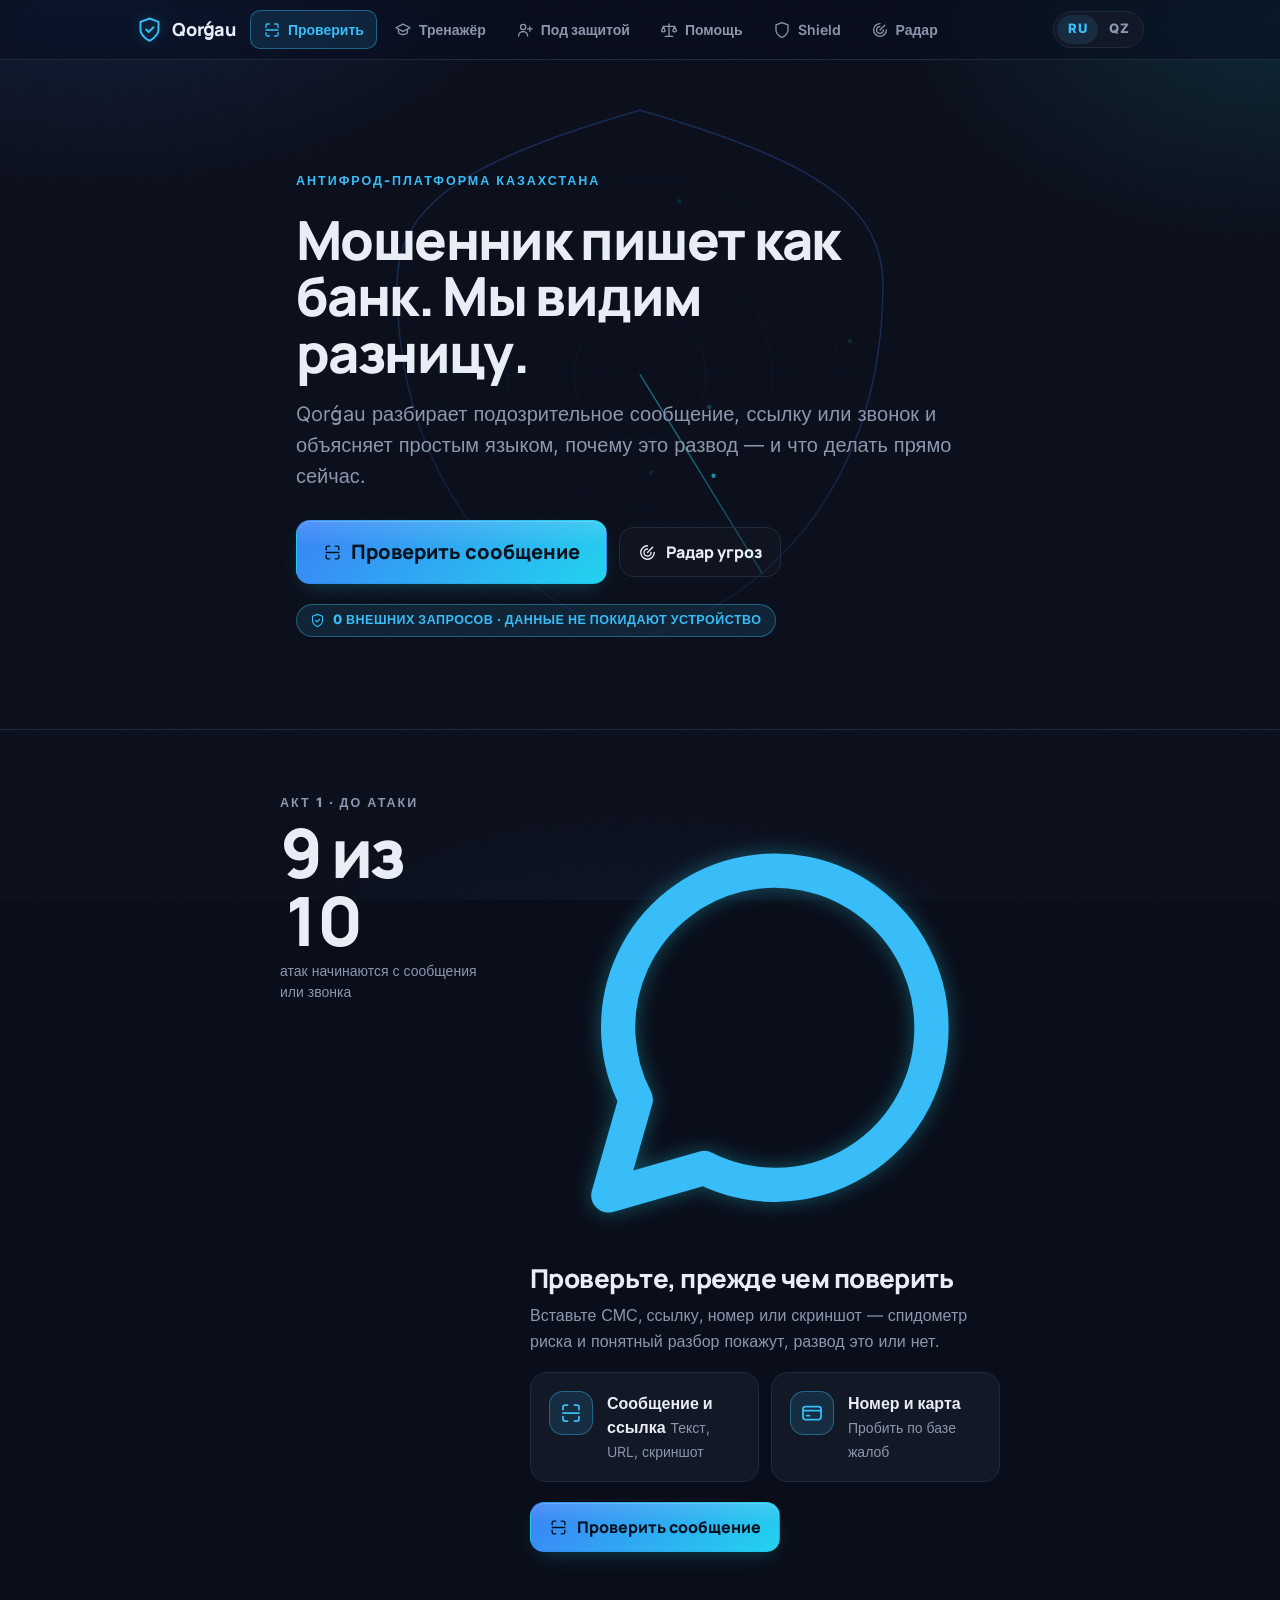
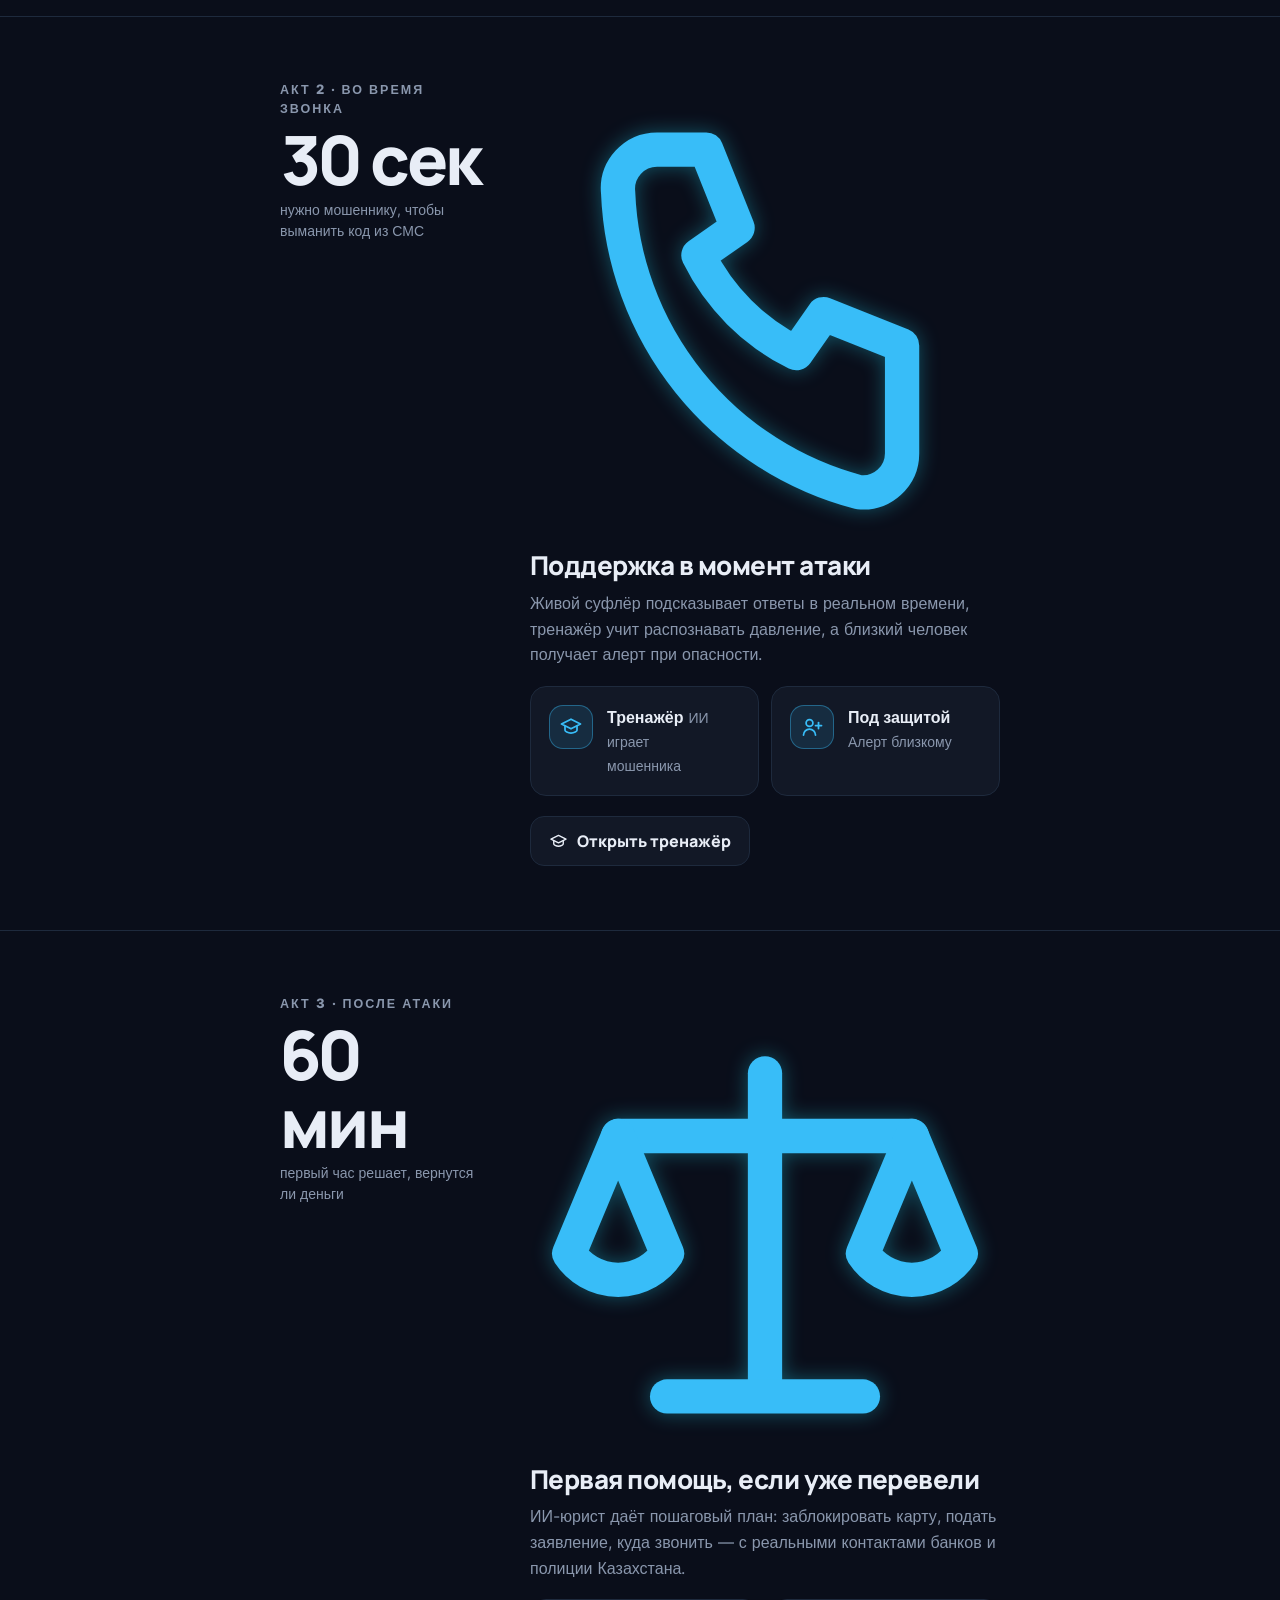
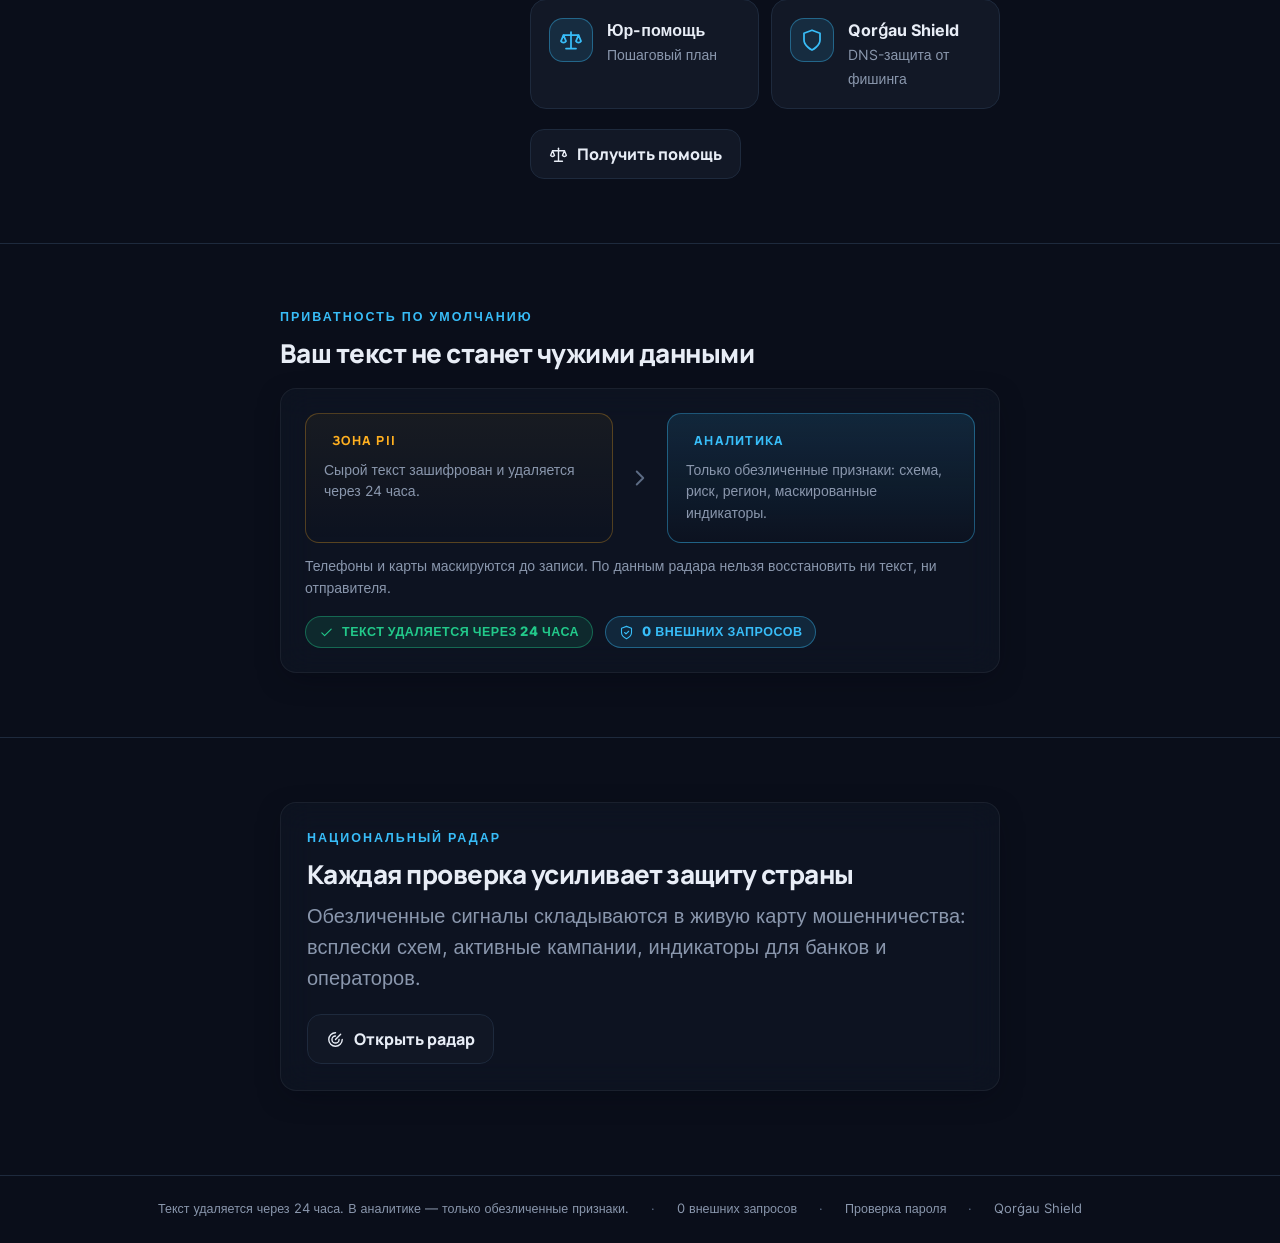
==== commit 2b20f333: "Премиум check + trainer: вскрытие домена, переворот карты, быстрый разбор - check: табы со скользящи" ====
--- a/web/index.html
+++ b/web/index.html
@@ -3,10 +3,15 @@
 <head>
 <meta charset="utf-8"/>
 <meta name="viewport" content="width=device-width, initial-scale=1, viewport-fit=cover"/>
-<meta name="theme-color" content="#0B0E14"/>
+<meta name="theme-color" content="#0A0E1A"/>
 <title data-i18n-title="lTitle">Qorǵau — проверка на мошенничество</title>
 <meta name="description" content="Qorǵau — антифрод-платформа Казахстана: проверка сообщений, ссылок и звонков, тренажёр, юридическая помощь и национальный радар мошенничества."/>
-<link rel="icon" href="data:image/svg+xml,%3Csvg xmlns='http://www.w3.org/2000/svg' viewBox='0 0 24 24' fill='none' stroke='%2338E0C8' stroke-width='1.75' stroke-linecap='round' stroke-linejoin='round'%3E%3Cpath d='M12 22s8-4 8-10V5.2l-8-3-8 3V12c0 6 8 10 8 10Z'/%3E%3Cpath d='M9 12l2.2 2.2L15.5 10'/%3E%3C/svg%3E"/>
+<link rel="icon" href="data:image/svg+xml,%3Csvg xmlns='http://www.w3.org/2000/svg' viewBox='0 0 24 24' fill='none' stroke='%2338BDF8' stroke-width='1.75' stroke-linecap='round' stroke-linejoin='round'%3E%3Cpath d='M12 22s8-4 8-10V5.2l-8-3-8 3V12c0 6 8 10 8 10Z'/%3E%3Cpath d='M9 12l2.2 2.2L15.5 10'/%3E%3C/svg%3E"/>
+<!-- прогрессивное улучшение: помечаем JS до первой отрисовки (без flash у reveal) -->
+<script>document.documentElement.classList.add('has-js');</script>
+<!-- преднагрузка самохостных шрифтов (latin-подмножества) -->
+<link rel="preload" href="assets/fonts/manrope-latin.woff2" as="font" type="font/woff2" crossorigin/>
+<link rel="preload" href="assets/fonts/inter-latin.woff2" as="font" type="font/woff2" crossorigin/>
 <link rel="stylesheet" href="assets/app.css"/>
 <script src="assets/app.js" defer></script>
 </head>
@@ -19,11 +24,14 @@
   <!-- ============================ HERO ============================ -->
   <section class="container">
     <div class="hero stack lg">
-      <div class="eyebrow" data-i18n="lEyebrow">Антифрод-платформа Казахстана</div>
+      <!-- сигнатурный «щит + радар-скан» в фоне -->
+      <div class="hero-canvas-wrap" aria-hidden="true"><canvas id="heroRadar"></canvas></div>
+
+      <div class="eyebrow accent" data-i18n="lEyebrow">Антифрод-платформа Казахстана</div>
       <h1 data-i18n="lHeroTitle">Мошенник пишет как банк. Мы видим разницу.</h1>
       <p class="lead" data-i18n="lHeroLead">Qorǵau разбирает подозрительное сообщение, ссылку или звонок и объясняет простым языком, почему это развод — и что делать прямо сейчас.</p>
       <div class="cta-row row">
-        <a class="btn lg" href="check.html">
+        <a class="btn lg magnetic" href="check.html">
           <span data-icon="scan"></span>
           <span data-i18n="lCtaCheck">Проверить сообщение</span>
         </a>
@@ -32,6 +40,9 @@
           <span data-i18n="lCtaRadarGhost">Радар угроз</span>
         </a>
       </div>
+      <div class="row">
+        <span class="badge accent"><span data-icon="shield-check"></span><span data-i18n="lHeroTrust">0 внешних запросов · данные не покидают устройство</span></span>
+      </div>
     </div>
   </section>
 
@@ -39,17 +50,17 @@
   <section class="act">
     <div class="container section">
       <div class="act-grid">
-        <div class="act-stat">
+        <div class="act-stat" data-reveal="left">
           <div class="eyebrow" data-i18n="lAct1Eyebrow">До атаки</div>
           <div class="act-num" data-i18n="lAct1Num">9 из 10</div>
           <div class="act-painlabel" data-i18n="lAct1Pain">атак начинаются с сообщения или звонка</div>
         </div>
-        <div class="act-body">
+        <div class="act-body" data-reveal>
           <span class="act-ic" data-icon="message"></span>
           <h2 class="act-h" data-i18n="lAct1H">Проверьте, прежде чем поверить</h2>
           <p class="act-p" data-i18n="lAct1P">Вставьте СМС, ссылку, номер или скриншот — спидометр риска и понятный разбор покажут, развод это или нет.</p>
           <div class="act-features">
-            <a class="tile" href="check.html">
+            <a class="tile" href="check.html" data-reveal>
               <span class="tile-ic"><span data-icon="scan"></span></span>
               <span class="tile-body">
                 <span class="tile-title" data-i18n="lAct1F1t">Сообщение и ссылка</span>
@@ -57,7 +68,7 @@
               </span>
               <span class="tile-arrow" data-icon="chevron"></span>
             </a>
-            <a class="tile" href="check.html">
+            <a class="tile" href="check.html" data-reveal>
               <span class="tile-ic"><span data-icon="card"></span></span>
               <span class="tile-body">
                 <span class="tile-title" data-i18n="lAct1F2t">Номер и карта</span>
@@ -80,17 +91,17 @@
   <section class="act">
     <div class="container section">
       <div class="act-grid">
-        <div class="act-stat">
+        <div class="act-stat" data-reveal="left">
           <div class="eyebrow" data-i18n="lAct2Eyebrow">Во время звонка</div>
           <div class="act-num" data-i18n="lAct2Num">30 сек</div>
           <div class="act-painlabel" data-i18n="lAct2Pain">нужно мошеннику, чтобы выманить код из СМС</div>
         </div>
-        <div class="act-body">
+        <div class="act-body" data-reveal>
           <span class="act-ic" data-icon="phone"></span>
           <h2 class="act-h" data-i18n="lAct2H">Поддержка в момент атаки</h2>
           <p class="act-p" data-i18n="lAct2P">Живой суфлёр подсказывает ответы в реальном времени, тренажёр учит распознавать давление, а близкий человек получает алерт при опасности.</p>
           <div class="act-features">
-            <a class="tile" href="trainer.html">
+            <a class="tile" href="trainer.html" data-reveal>
               <span class="tile-ic"><span data-icon="graduation"></span></span>
               <span class="tile-body">
                 <span class="tile-title" data-i18n="lAct2F1t">Тренажёр</span>
@@ -98,7 +109,7 @@
               </span>
               <span class="tile-arrow" data-icon="chevron"></span>
             </a>
-            <a class="tile" href="guard.html">
+            <a class="tile" href="guard.html" data-reveal>
               <span class="tile-ic"><span data-icon="user-plus"></span></span>
               <span class="tile-body">
                 <span class="tile-title" data-i18n="lAct2F2t">Под защитой</span>
@@ -121,17 +132,17 @@
   <section class="act">
     <div class="container section">
       <div class="act-grid">
-        <div class="act-stat">
+        <div class="act-stat" data-reveal="left">
           <div class="eyebrow" data-i18n="lAct3Eyebrow">После атаки</div>
           <div class="act-num" data-i18n="lAct3Num">60 мин</div>
           <div class="act-painlabel" data-i18n="lAct3Pain">первый час решает, вернутся ли деньги</div>
         </div>
-        <div class="act-body">
+        <div class="act-body" data-reveal>
           <span class="act-ic" data-icon="scales"></span>
           <h2 class="act-h" data-i18n="lAct3H">Первая помощь, если уже перевели</h2>
           <p class="act-p" data-i18n="lAct3P">ИИ-юрист даёт пошаговый план: заблокировать карту, подать заявление, куда звонить — с реальными контактами банков и полиции Казахстана.</p>
           <div class="act-features">
-            <a class="tile" href="help.html">
+            <a class="tile" href="help.html" data-reveal>
               <span class="tile-ic"><span data-icon="scales"></span></span>
               <span class="tile-body">
                 <span class="tile-title" data-i18n="lAct3F1t">Юр-помощь</span>
@@ -139,7 +150,7 @@
               </span>
               <span class="tile-arrow" data-icon="chevron"></span>
             </a>
-            <a class="tile" href="shield.html">
+            <a class="tile" href="shield.html" data-reveal>
               <span class="tile-ic"><span data-icon="shield"></span></span>
               <span class="tile-body">
                 <span class="tile-title" data-i18n="lAct3F2t">Qorǵau Shield</span>
@@ -158,28 +169,30 @@
     </div>
   </section>
 
-  <!-- ============================ ДОВЕРИЕ ============================ -->
+  <!-- ============================ ДОВЕРИЕ (2 зоны) ============================ -->
   <section class="act">
     <div class="container section">
       <div class="stack lg">
-        <div class="stack">
-          <div class="eyebrow" data-i18n="lTrustEyebrow">Приватность по умолчанию</div>
+        <div class="stack" data-reveal>
+          <div class="eyebrow accent" data-i18n="lTrustEyebrow">Приватность по умолчанию</div>
           <h2 data-i18n="lTrustH">Ваш текст не станет чужими данными</h2>
         </div>
-        <div class="trust">
-          <div class="grid cols-2">
-            <div class="card pad stack">
-              <span class="badge accent"><span data-icon="shield"></span><span data-i18n="lTrustPiiT">Зона PII</span></span>
-              <p class="muted text-5" data-i18n="lTrustPiiS">Сырой текст зашифрован и удаляется через 24 часа.</p>
+        <div class="trust card glass" data-reveal>
+          <div class="zone-split">
+            <div class="zone pii">
+              <div class="zone-h"><span data-icon="alert"></span><span class="zone-tag" data-i18n="lTrustPiiTag">Зона PII</span></div>
+              <p class="zone-p" data-i18n="lTrustPiiS">Сырой текст зашифрован и удаляется через 24 часа.</p>
             </div>
-            <div class="card pad stack">
-              <span class="badge accent"><span data-icon="radar"></span><span data-i18n="lTrustAnT">Аналитика</span></span>
-              <p class="muted text-5" data-i18n="lTrustAnS">Только обезличенные признаки: схема, риск, регион, маскированные индикаторы.</p>
+            <div class="zone-flow" aria-hidden="true"><span data-icon="chevron"></span></div>
+            <div class="zone analytics">
+              <div class="zone-h"><span data-icon="radar"></span><span class="zone-tag" data-i18n="lTrustAnTag">Аналитика</span></div>
+              <p class="zone-p" data-i18n="lTrustAnS">Только обезличенные признаки: схема, риск, регион, маскированные индикаторы.</p>
             </div>
           </div>
           <p class="trust-note" data-i18n="lTrustNote">Телефоны и карты маскируются до записи. По данным радара нельзя восстановить ни текст, ни отправителя.</p>
           <div class="row mt-2">
             <span class="badge low"><span data-icon="check"></span><span data-i18n="lTrustBig">Текст удаляется через 24 часа</span></span>
+            <span class="badge accent"><span data-icon="shield-check"></span><span data-i18n="lNoExternal">0 внешних запросов</span></span>
           </div>
         </div>
       </div>
@@ -189,9 +202,9 @@
   <!-- ============================ ТИЗЕР РАДАРА ============================ -->
   <section class="act">
     <div class="container section">
-      <div class="card pad-lg stack lg">
+      <div class="card glass pad-lg stack lg" data-reveal="scale">
         <div class="stack">
-          <div class="eyebrow" data-i18n="lRadarEyebrow">Национальный радар</div>
+          <div class="eyebrow accent" data-i18n="lRadarEyebrow">Национальный радар</div>
           <h2 data-i18n="lRadarH">Каждая проверка усиливает защиту страны</h2>
           <p class="lead" data-i18n="lRadarP">Обезличенные сигналы складываются в живую карту мошенничества: всплески схем, активные кампании, индикаторы для банков и операторов.</p>
         </div>
@@ -227,6 +240,8 @@
   <div class="qg-footer-in">
     <span data-icon="shield-check"></span>
     <span data-i18n="lFootPrivacy">Текст удаляется через 24 часа. В аналитике — только обезличенные признаки.</span>
+    <span class="sep">·</span>
+    <span data-i18n="lNoExternal">0 внешних запросов</span>
     <span class="sep">·</span>
     <a href="password.html" data-i18n="lFootPassword">Проверка пароля</a>
     <span class="sep">·</span>
@@ -247,6 +262,8 @@
       lHeroLead: 'Qorǵau разбирает подозрительное сообщение, ссылку или звонок и объясняет простым языком, почему это развод — и что делать прямо сейчас.',
       lCtaCheck: 'Проверить сообщение',
       lCtaRadarGhost: 'Радар угроз',
+      lHeroTrust: '0 внешних запросов · данные не покидают устройство',
+      lNoExternal: '0 внешних запросов',
 
       lAct1Eyebrow: 'Акт 1 · До атаки',
       lAct1Num: '9 из 10',
@@ -276,8 +293,8 @@
 
       lTrustEyebrow: 'Приватность по умолчанию',
       lTrustH: 'Ваш текст не станет чужими данными',
-      lTrustPiiT: 'Зона PII', lTrustPiiS: 'Сырой текст зашифрован и удаляется через 24 часа.',
-      lTrustAnT: 'Аналитика', lTrustAnS: 'Только обезличенные признаки: схема, риск, регион, маскированные индикаторы.',
+      lTrustPiiTag: 'Зона PII', lTrustPiiS: 'Сырой текст зашифрован и удаляется через 24 часа.',
+      lTrustAnTag: 'Аналитика', lTrustAnS: 'Только обезличенные признаки: схема, риск, регион, маскированные индикаторы.',
       lTrustNote: 'Телефоны и карты маскируются до записи. По данным радара нельзя восстановить ни текст, ни отправителя.',
       lTrustBig: 'Текст удаляется через 24 часа',
 
@@ -297,6 +314,8 @@
       lHeroLead: 'Qorǵau күдікті хабарламаны, сілтемені немесе қоңырауды талдап, неге бұл алаяқтық екенін қарапайым тілмен түсіндіреді және не істеу керегін айтады.',
       lCtaCheck: 'Хабарламаны тексеру',
       lCtaRadarGhost: 'Қауіп радары',
+      lHeroTrust: '0 сыртқы сұраныс · деректер құрылғыдан шықпайды',
+      lNoExternal: '0 сыртқы сұраныс',
 
       lAct1Eyebrow: '1-акт · Шабуылға дейін',
       lAct1Num: '10-нан 9',
@@ -326,8 +345,8 @@
 
       lTrustEyebrow: 'Әдепкі құпиялылық',
       lTrustH: 'Мәтініңіз бөгде деректерге айналмайды',
-      lTrustPiiT: 'PII аймағы', lTrustPiiS: 'Бастапқы мәтін шифрланған және 24 сағаттан кейін жойылады.',
-      lTrustAnT: 'Аналитика', lTrustAnS: 'Тек иесіздендірілген белгілер: схема, қауіп, аймақ, маскаланған индикаторлар.',
+      lTrustPiiTag: 'PII аймағы', lTrustPiiS: 'Бастапқы мәтін шифрланған және 24 сағаттан кейін жойылады.',
+      lTrustAnTag: 'Аналитика', lTrustAnS: 'Тек иесіздендірілген белгілер: схема, қауіп, аймақ, маскаланған индикаторлар.',
       lTrustNote: 'Телефондар мен карталар жазудан бұрын маскаланады. Радар деректері арқылы мәтінді де, жіберушіні де қалпына келтіру мүмкін емес.',
       lTrustBig: 'Мәтін 24 сағаттан кейін жойылады',
 
@@ -351,13 +370,20 @@
     slot.appendChild(Q.icon(slot.getAttribute('data-icon')));
   });
 
-  /* Живые счётчики радара — необязательно, тихо скрываются при недоступности API */
+  /* Сигнатурный фон hero: щит + радар-скан (сам стопается при reduced-motion) */
+  var heroCanvas = document.getElementById('heroRadar');
+  if (heroCanvas) Q.shieldRadar(heroCanvas);
+
+  /* Staggered-reveal при скролле (авто-инициализация в app.js уже подхватила
+     [data-reveal]; вызов идемпотентен — на случай отложенной вставки) */
+  Q.reveal('[data-reveal]');
+
+  /* Живые count-up счётчики радара — тихо скрываются при недоступности API */
   Q.fetchJSON('/stats/summary').then(function (s) {
     if (!s) return;
     var box = document.getElementById('radarStats');
-    var fmt = function (n) { return Number(n || 0).toLocaleString('ru-RU'); };
-    document.getElementById('rsTotal').textContent = fmt(s.total);
-    document.getElementById('rsCampaigns').textContent = fmt(s.campaigns_active);
+    Q.countUp(document.getElementById('rsTotal'), Number(s.total || 0), { group: true });
+    Q.countUp(document.getElementById('rsCampaigns'), Number(s.campaigns_active || 0), { group: true });
     var top = (s.top || []).filter(function (x) { return x.scheme !== 'not_scam'; })[0];
     document.getElementById('rsTop').textContent = top ? (top.title || top.scheme) : '—';
     box.classList.remove('hidden');
--- a/web/assets/app.css
+++ b/web/assets/app.css
@@ -1,61 +1,113 @@
 /* ============================================================================
-   Qorǵau — Design System  (app.css)
-   Источник истины: docs/DESIGN.md. Тёмная тема, один акцент (бирюза),
-   семантика риска — только в вердиктах. Ноль внешних ресурсов.
+   Qorǵau — Design System v2 «ПРЕМИУМ»  (app.css)
+   «Цифровой телохранитель» — строгий финтех-секьюрити. Полный дарк.
+   Источник истины: docs/DESIGN.md (раздел v2 ПРЕМИУМ).
+   Ноль внешних ресурсов: шрифты самохостятся (@font-face ниже), иконки — инлайн-SVG,
+   графика — Canvas/SVG. Семантика риска (high/med/low) — только в вердиктах.
+   Neon-edge/glow — ТОЛЬКО для high-риска.
 
    Подключение на любой странице:
      <link rel="stylesheet" href="assets/app.css"/>
      <script src="assets/app.js" defer></script>
 
    Оглавление:
-     1. Токены (:root)              6. Поля ввода (.field)
-     2. Сброс + база                7. Chips / Tabs / Badge
-     3. Типографика + утилиты       8. Gauge (спидометр)
-     4. Навигация (.qg-nav)         9. Вердикт (.verdict)
-     5. Кнопки / Карточки / Плитки 10. Toast / Skeleton / Секции лендинга
+     0. @font-face (Manrope / Inter, самохост)   8. Gauge (спидометр, glow для high)
+     1. Токены (:root) — v2 + обратная совместимость
+     2. Сброс + фон (mesh-градиент + noise)       9. Вердикт (.verdict, neon для high)
+     3. Типографика + утилиты                    10. Toast / Skeleton / Scan-loader
+     4. Навигация (.qg-nav, glass)               11. Reveal / motion-утилиты
+     5. Кнопки / Карточки (tilt) / Плитки        12. Лендинг (hero + акты + trust)
+     6. Поля ввода (.field)                      13. Reduced-motion guard
+     7. Chips / Tabs (ink) / Badge (neon high)
    ========================================================================== */
+
+/* ============================ 0. Самохостные шрифты ===================== */
+/* Manrope — дисплей/заголовки (вес 800), Inter — текст. latin + cyrillic.    */
+@font-face{
+  font-family:"Manrope";font-style:normal;font-weight:200 900;font-display:swap;
+  src:url("fonts/manrope-latin.woff2") format("woff2");
+  unicode-range:U+0000-024F,U+2000-20CF,U+2122,U+2212,U+FFFD;
+}
+@font-face{
+  font-family:"Manrope";font-style:normal;font-weight:200 900;font-display:swap;
+  src:url("fonts/manrope-cyrillic.woff2") format("woff2");
+  unicode-range:U+0400-052F,U+2116;
+}
+@font-face{
+  font-family:"Inter";font-style:normal;font-weight:100 900;font-display:swap;
+  src:url("fonts/inter-latin.woff2") format("woff2");
+  unicode-range:U+0000-024F,U+2000-20CF,U+2122,U+2212,U+FFFD;
+}
+@font-face{
+  font-family:"Inter";font-style:normal;font-weight:100 900;font-display:swap;
+  src:url("fonts/inter-cyrillic.woff2") format("woff2");
+  unicode-range:U+0400-052F,U+2116;
+}
 
 /* ============================ 1. Токены ================================== */
 :root{
-  --bg:#0B0E14;          /* глубокий ink-фон */
-  --surface:#131924;     /* карточки */
-  --surface-2:#1B2330;   /* поднятые/hover */
-  --line:#263041;        /* границы */
-  --line-soft:#1D2634;
-  --txt:#EAF0F8;         /* основной текст */
-  --muted:#93A0B4;       /* вторичный */
-  --muted-2:#5E6B80;     /* третичный/плейсхолдер */
-
-  --accent:#38E0C8;      /* бренд-акцент: бирюза. Плоский, без градиента. */
-  --accent-ink:#052B27;  /* текст на акценте */
-  --accent-soft:rgba(56,224,200,.12);
-  --accent-line:rgba(56,224,200,.42);
-
-  --risk-low:#2FD08A;    /* безопасно */
-  --risk-med:#FFB020;    /* средний */
-  --risk-high:#FF5468;   /* высокий */
-  --risk-low-soft:rgba(47,208,138,.12);
+  /* — v2 премиум-палитра (near-black navy) — */
+  --bg:#0A0E1A;             /* near-black navy */
+  --bg-2:#0C1120;           /* чуть светлее для расслоения */
+  --surface:#121826;        /* поверхности/карточки */
+  --surface-2:#182134;      /* поднятые/hover */
+  --hairline:#1E2A3D;       /* тонкие границы */
+  --txt:#E8EDF6;
+  --muted:#8A97AD;
+  --muted-2:#5C6B84;        /* третичный/плейсхолдер */
+
+  /* акцент — градиент blue→cyan, ИСПОЛЬЗОВАТЬ СКУПО (кнопки/актив/фокус/логотип).
+     --accent оставлен СОЛИДНЫМ (для color:/border:), градиент — в --grad-accent. */
+  --accent-a:#3B82F6;       /* blue */
+  --accent-b:#22D3EE;       /* cyan */
+  --accent:#38BDF8;         /* солид для текста/ссылок/иконок (совместимость) */
+  --grad-accent:linear-gradient(135deg,var(--accent-a),var(--accent-b));
+  --accent-ink:#04121F;     /* текст на акцентной заливке */
+  --accent-soft:rgba(56,189,248,.12);
+  --accent-line:rgba(56,189,248,.40);
+  --accent-glow:rgba(34,211,238,.35);
+
+  /* семантика риска — только в вердиктах */
+  --risk-high:#FF4D5E;
+  --risk-med:#FFB020;
+  --risk-low:#22C98A;
+  --risk-high-soft:rgba(255,77,94,.12);
   --risk-med-soft:rgba(255,176,32,.12);
-  --risk-high-soft:rgba(255,84,104,.12);
-
-  --r-lg:20px; --r-md:14px; --r-sm:10px; --r-pill:999px;
-  --shadow:0 10px 30px rgba(0,0,0,.35);
+  --risk-low-soft:rgba(34,201,138,.12);
+  --risk-high-glow:rgba(255,77,94,.55);
+
+  /* скругления (8px-сетка, базовое 16px) */
+  --r:16px; --r-lg:18px; --r-md:14px; --r-sm:10px; --r-pill:999px;
+
+  /* тени — мягкие, многослойные */
+  --shadow:0 12px 34px -8px rgba(2,6,16,.55),0 2px 8px -2px rgba(2,6,16,.4);
+  --shadow-lg:0 30px 70px -20px rgba(2,6,16,.7),0 8px 24px -8px rgba(2,6,16,.5);
+  --shadow-glass:0 8px 30px -10px rgba(2,6,16,.5);
+
   --ease:cubic-bezier(.22,.9,.3,1);
-  --maxw:720px;          /* контентные страницы */
-  --maxw-wide:1040px;    /* радар/дашборды */
-
-  --font:-apple-system,"Segoe UI",Roboto,"Helvetica Neue",Arial,sans-serif;
+  --ease-out:cubic-bezier(.16,1,.3,1);
+  --maxw:720px;             /* контентные страницы */
+  --maxw-wide:1040px;       /* радар/дашборды */
+
+  /* шрифты */
+  --font-display:"Manrope",-apple-system,"Segoe UI",Roboto,"Helvetica Neue",Arial,sans-serif;
+  --font:"Inter",-apple-system,"Segoe UI",Roboto,"Helvetica Neue",Arial,sans-serif;
   --mono:ui-monospace,SFMono-Regular,Consolas,"Liberation Mono",monospace;
 
   /* тип-шкала */
   --fs-1:34px; --fs-2:26px; --fs-3:20px; --fs-4:16px; --fs-5:14px; --fs-6:12.5px;
 
   --focus:0 0 0 3px var(--accent-soft),0 0 0 1px var(--accent);
-}
-
-/* ============================ 2. Сброс + база ============================ */
+
+  /* — обратная совместимость со старыми именами токенов (v1) — */
+  --line:var(--hairline);
+  --line-soft:var(--hairline);
+}
+
+/* ============================ 2. Сброс + фон ============================= */
 *,*::before,*::after{box-sizing:border-box}
 html{-webkit-text-size-adjust:100%;scroll-behavior:smooth}
+html.has-js{}
 body{
   margin:0;
   color:var(--txt);
@@ -66,23 +118,39 @@
   min-height:100vh;
   -webkit-font-smoothing:antialiased;
   text-rendering:optimizeLegibility;
+  position:relative;
+}
+/* mesh-градиент фон: приглушённые радиальные пятна акцента поверх navy */
+body::before{
+  content:"";position:fixed;inset:0;z-index:-2;pointer-events:none;
+  background:
+    radial-gradient(58vw 46vh at 8% -6%,rgba(59,130,246,.16),transparent 60%),
+    radial-gradient(52vw 44vh at 100% 2%,rgba(34,211,238,.12),transparent 58%),
+    radial-gradient(60vw 50vh at 50% 118%,rgba(59,130,246,.10),transparent 60%),
+    var(--bg);
+}
+/* тонкий SVG-noise overlay — очень деликатно */
+body::after{
+  content:"";position:fixed;inset:0;z-index:-1;pointer-events:none;opacity:.032;
+  background-image:url("data:image/svg+xml,%3Csvg xmlns='http://www.w3.org/2000/svg' width='140' height='140'%3E%3Cfilter id='n'%3E%3CfeTurbulence type='fractalNoise' baseFrequency='.9' numOctaves='2' stitchTiles='stitch'/%3E%3C/filter%3E%3Crect width='100%25' height='100%25' filter='url(%23n)'/%3E%3C/svg%3E");
 }
 img,svg{max-width:100%}
 svg{display:block}
 button,input,textarea,select{font:inherit;color:inherit}
 a{color:var(--accent);text-decoration:none}
 a:hover{text-decoration:underline;text-underline-offset:3px}
-:focus-visible{outline:none;box-shadow:var(--focus);border-radius:6px}
+:focus-visible{outline:none;box-shadow:var(--focus);border-radius:8px}
 ::selection{background:var(--accent-soft);color:var(--txt)}
 ::placeholder{color:var(--muted-2)}
-hr{border:0;border-top:1px solid var(--line);margin:24px 0}
+hr{border:0;border-top:1px solid var(--hairline);margin:24px 0}
 
 /* ============================ 3. Типографика + утилиты =================== */
-h1,h2,h3,h4{margin:0;font-weight:800;line-height:1.2;letter-spacing:-.01em}
+h1,h2,h3,h4{margin:0;font-family:var(--font-display);font-weight:800;
+  line-height:1.12;letter-spacing:-.02em}
 h1{font-size:var(--fs-1)}
 h2{font-size:var(--fs-2)}
-h3{font-size:var(--fs-3)}
-h4{font-size:var(--fs-4)}
+h3{font-size:var(--fs-3);letter-spacing:-.015em}
+h4{font-size:var(--fs-4);letter-spacing:-.01em}
 p{margin:0}
 small,.text-6{font-size:var(--fs-6)}
 .text-5{font-size:var(--fs-5)}
@@ -91,8 +159,12 @@
 .muted{color:var(--muted)}
 .muted-2{color:var(--muted-2)}
 .accent{color:var(--accent)}
-.eyebrow{font-size:var(--fs-6);font-weight:800;letter-spacing:.14em;
+/* акцентный текст-градиент — точечно (логотип/цифры), НЕ на абзацах */
+.grad-text{background:var(--grad-accent);-webkit-background-clip:text;
+  background-clip:text;color:transparent}
+.eyebrow{font-size:var(--fs-6);font-weight:800;letter-spacing:.16em;
   text-transform:uppercase;color:var(--muted)}
+.eyebrow.accent{color:var(--accent)}
 .lead{font-size:var(--fs-3);line-height:1.55;color:var(--muted)}
 
 .container{width:100%;max-width:var(--maxw);margin:0 auto;
@@ -102,7 +174,6 @@
 .section.tight{padding:26px 0}
 @media(min-width:760px){.section{padding:64px 0}}
 
-/* воздух / сетка */
 .stack>*+*{margin-top:12px}
 .stack.lg>*+*{margin-top:20px}
 .stack.xl>*+*{margin-top:32px}
@@ -117,21 +188,23 @@
 .center{text-align:center}
 .mt-0{margin-top:0} .mt-1{margin-top:8px} .mt-2{margin-top:16px} .mt-3{margin-top:24px}
 .full{width:100%}
-.divider{height:1px;background:var(--line);border:0;margin:0}
-
-/* ============================ 4. Навигация =============================== */
-.qg-nav{position:sticky;top:0;z-index:40;background:rgba(11,14,20,.86);
-  border-bottom:1px solid var(--line-soft)}
+.divider{height:1px;background:var(--hairline);border:0;margin:0}
+
+/* ============================ 4. Навигация (glass) ====================== */
+.qg-nav{position:sticky;top:0;z-index:40;background:rgba(10,14,26,.72);
+  border-bottom:1px solid var(--hairline)}
 @supports((-webkit-backdrop-filter:blur(0)) or (backdrop-filter:blur(0))){
-  /* лёгкая подложка-фон, НЕ glassmorphism-эффект на контенте */
-  .qg-nav{-webkit-backdrop-filter:saturate(1.2) blur(8px);backdrop-filter:saturate(1.2) blur(8px)}
+  .qg-nav{-webkit-backdrop-filter:saturate(1.4) blur(16px);
+    backdrop-filter:saturate(1.4) blur(16px);background:rgba(10,14,26,.55)}
 }
 .qg-nav-in{width:100%;max-width:var(--maxw-wide);margin:0 auto;
   display:flex;align-items:center;gap:14px;padding:10px 16px}
 .qg-brand{display:inline-flex;align-items:center;gap:9px;flex:none;
-  color:var(--txt);font-weight:800;font-size:17px;letter-spacing:.2px}
+  color:var(--txt);font-family:var(--font-display);font-weight:800;
+  font-size:18px;letter-spacing:-.01em}
 .qg-brand:hover{text-decoration:none}
-.qg-brand .mark{width:26px;height:26px;color:var(--accent);flex:none}
+.qg-brand .mark{width:27px;height:27px;color:var(--accent);flex:none;
+  filter:drop-shadow(0 0 6px var(--accent-glow))}
 .qg-links{display:flex;align-items:center;gap:4px;flex:1 1 auto;min-width:0;
   overflow-x:auto;scrollbar-width:none;-ms-overflow-style:none;
   scroll-snap-type:x proximity}
@@ -142,9 +215,10 @@
   border:1px solid transparent;transition:color .18s var(--ease),
   background-color .18s var(--ease),border-color .18s var(--ease);scroll-snap-align:start}
 .qg-link .ic{width:18px;height:18px;flex:none}
-.qg-link:hover{color:var(--txt);background:var(--surface);text-decoration:none}
+.qg-link:hover{color:var(--txt);background:var(--surface)}
+.qg-link:hover{text-decoration:none}
 .qg-link.on{color:var(--accent);background:var(--accent-soft);border-color:var(--accent-line)}
-.qg-lang{flex:none;display:flex;background:var(--surface);border:1px solid var(--line);
+.qg-lang{flex:none;display:flex;background:var(--surface);border:1px solid var(--hairline);
   border-radius:var(--r-pill);padding:3px}
 .qg-lang button{border:0;background:transparent;color:var(--muted);cursor:pointer;
   font-size:var(--fs-6);font-weight:800;letter-spacing:.5px;padding:5px 11px;
@@ -152,64 +226,94 @@
 .qg-lang button.on{background:var(--accent-soft);color:var(--accent)}
 
 /* ============================ 5. Кнопки / Карточки / Плитки ============== */
-.btn{display:inline-flex;align-items:center;justify-content:center;gap:9px;
-  padding:12px 18px;border:1px solid transparent;border-radius:var(--r-md);
-  background:var(--accent);color:var(--accent-ink);
-  font-size:var(--fs-4);font-weight:700;letter-spacing:.1px;cursor:pointer;
-  text-decoration:none;transition:transform .14s var(--ease),
-  background-color .18s var(--ease),border-color .18s var(--ease),opacity .18s;
-  -webkit-tap-highlight-color:transparent}
-.btn:hover{background:#4CEAD4;text-decoration:none;transform:translateY(-1px)}
+.btn{position:relative;display:inline-flex;align-items:center;justify-content:center;
+  gap:9px;padding:12px 18px;border:1px solid transparent;border-radius:var(--r-md);
+  background:var(--grad-accent);color:var(--accent-ink);
+  font-family:var(--font-display);font-size:var(--fs-4);font-weight:700;
+  letter-spacing:0;cursor:pointer;text-decoration:none;overflow:hidden;
+  box-shadow:0 8px 22px -10px var(--accent-glow),inset 0 1px 0 rgba(255,255,255,.18);
+  transition:transform .16s var(--ease),box-shadow .22s var(--ease),
+  border-color .18s var(--ease),opacity .18s;
+  -webkit-tap-highlight-color:transparent;will-change:transform}
+/* мягкий блик по краю */
+.btn::after{content:"";position:absolute;inset:0;border-radius:inherit;
+  background:linear-gradient(180deg,rgba(255,255,255,.14),transparent 42%);
+  opacity:.9;pointer-events:none}
+.btn:hover{text-decoration:none;transform:translateY(-1px);
+  box-shadow:0 14px 30px -10px var(--accent-glow),inset 0 1px 0 rgba(255,255,255,.22)}
 .btn:active{transform:translateY(0) scale(.99)}
-.btn .ic{width:19px;height:19px;flex:none}
-.btn.lg{padding:16px 24px;font-size:var(--fs-3);border-radius:var(--r-md)}
+.btn .ic{width:19px;height:19px;flex:none;position:relative}
+.btn>span{position:relative}
+.btn.lg{padding:16px 26px;font-size:var(--fs-3);border-radius:var(--r-md)}
 .btn.block{display:flex;width:100%}
-.btn.ghost{background:transparent;color:var(--txt);border-color:var(--line)}
+.btn.ghost{background:rgba(255,255,255,.02);color:var(--txt);
+  border-color:var(--hairline);box-shadow:none}
+.btn.ghost::after{display:none}
 .btn.ghost:hover{background:var(--surface-2);border-color:var(--accent-line);color:var(--txt)}
-.btn.subtle{background:var(--surface);color:var(--txt);border-color:var(--line)}
-.btn.subtle:hover{background:var(--surface-2)}
+.btn.subtle{background:var(--surface);color:var(--txt);border-color:var(--hairline);box-shadow:none}
+.btn.subtle::after{display:none}
+.btn.subtle:hover{background:var(--surface-2);border-color:var(--accent-line)}
 .btn:disabled,.btn.busy{opacity:.6;cursor:default;transform:none;pointer-events:none}
 .btn .spin{width:16px;height:16px;border-radius:50%;flex:none;display:none;
   border:2.5px solid currentColor;border-right-color:transparent;
-  animation:qg-rot .7s linear infinite}
+  animation:qg-rot .7s linear infinite;position:relative}
 .btn.busy .spin{display:block}
 @keyframes qg-rot{to{transform:rotate(360deg)}}
 
-.card{background:var(--surface);border:1px solid var(--line);border-radius:var(--r-lg)}
+.card{position:relative;background:var(--surface);border:1px solid var(--hairline);
+  border-radius:var(--r);transition:transform .2s var(--ease),
+  border-color .2s var(--ease),box-shadow .25s var(--ease)}
 .card.pad{padding:20px}
 .card.pad-lg{padding:26px}
 .card.raised{box-shadow:var(--shadow)}
+/* glassmorphism-вариант для ключевых карточек */
+.card.glass{background:rgba(18,24,38,.55);border-color:rgba(255,255,255,.06);
+  box-shadow:var(--shadow-glass)}
+@supports((-webkit-backdrop-filter:blur(0)) or (backdrop-filter:blur(0))){
+  .card.glass{-webkit-backdrop-filter:blur(16px) saturate(1.3);
+    backdrop-filter:blur(16px) saturate(1.3)}
+}
+/* hover-lift (опционально) */
+.card.lift:hover{transform:translateY(-3px);border-color:var(--accent-line);
+  box-shadow:var(--shadow-lg)}
+/* лёгкий 3D-tilt — управляется app.js (auto на .card.tilt) */
+.card.tilt{transform-style:preserve-3d;will-change:transform;
+  transition:transform .18s var(--ease-out),border-color .2s var(--ease),box-shadow .25s}
+.card.tilt:hover{border-color:var(--accent-line);box-shadow:var(--shadow-lg)}
 
 /* Кликабельная плитка-раздел с иконкой */
-.tile{display:flex;align-items:flex-start;gap:14px;padding:18px;
-  background:var(--surface);border:1px solid var(--line);border-radius:var(--r-lg);
-  color:var(--txt);text-decoration:none;cursor:pointer;
+.tile{position:relative;display:flex;align-items:flex-start;gap:14px;padding:18px;
+  background:var(--surface);border:1px solid var(--hairline);border-radius:var(--r);
+  color:var(--txt);text-decoration:none;cursor:pointer;overflow:hidden;
   transition:border-color .18s var(--ease),background-color .18s var(--ease),
-  transform .14s var(--ease)}
+  transform .16s var(--ease),box-shadow .25s var(--ease)}
 .tile:hover{border-color:var(--accent-line);background:var(--surface-2);
-  transform:translateY(-2px);text-decoration:none}
+  transform:translateY(-2px);text-decoration:none;box-shadow:var(--shadow)}
 .tile .tile-ic{width:44px;height:44px;flex:none;border-radius:var(--r-md);
-  display:grid;place-items:center;background:var(--accent-soft);color:var(--accent)}
+  display:grid;place-items:center;background:var(--accent-soft);color:var(--accent);
+  border:1px solid var(--accent-line)}
 .tile .tile-ic .ic{width:24px;height:24px}
 .tile .tile-body{min-width:0}
 .tile .tile-title{font-weight:700;font-size:var(--fs-4)}
 .tile .tile-sub{color:var(--muted);font-size:var(--fs-5);margin-top:2px}
-.tile .tile-arrow{margin-left:auto;color:var(--muted-2);flex:none}
-.tile:hover .tile-arrow{color:var(--accent)}
+.tile .tile-arrow{margin-left:auto;color:var(--muted-2);flex:none;
+  transition:transform .18s var(--ease),color .18s}
+.tile:hover .tile-arrow{color:var(--accent);transform:translateX(3px)}
 
 /* ============================ 6. Поля ввода ============================== */
 .field{display:block}
 .field>.label{display:block;font-size:var(--fs-5);font-weight:600;
   color:var(--muted);margin-bottom:7px}
 .field .control{position:relative}
-.input,.textarea,.select{width:100%;background:var(--bg);color:var(--txt);
-  border:1px solid var(--line);border-radius:var(--r-md);padding:12px 14px;
-  font-size:var(--fs-4);transition:border-color .18s,box-shadow .18s;appearance:none}
+.input,.textarea,.select{width:100%;background:var(--bg-2);color:var(--txt);
+  border:1px solid var(--hairline);border-radius:var(--r-md);padding:12px 14px;
+  font-size:var(--fs-4);transition:border-color .18s,box-shadow .18s,background-color .18s;
+  appearance:none}
 .textarea{min-height:132px;resize:vertical;line-height:1.55}
 .input:focus,.textarea:focus,.select:focus{outline:none;border-color:var(--accent);
-  box-shadow:0 0 0 3px var(--accent-soft)}
+  background:var(--bg);box-shadow:0 0 0 3px var(--accent-soft)}
 .select{padding-right:36px;cursor:pointer;
-  background-image:url("data:image/svg+xml,%3Csvg xmlns='http://www.w3.org/2000/svg' width='12' height='8' viewBox='0 0 12 8'%3E%3Cpath d='M1 1l5 5 5-5' fill='none' stroke='%2393A0B4' stroke-width='1.75' stroke-linecap='round' stroke-linejoin='round'/%3E%3C/svg%3E");
+  background-image:url("data:image/svg+xml,%3Csvg xmlns='http://www.w3.org/2000/svg' width='12' height='8' viewBox='0 0 12 8'%3E%3Cpath d='M1 1l5 5 5-5' fill='none' stroke='%238A97AD' stroke-width='1.75' stroke-linecap='round' stroke-linejoin='round'/%3E%3C/svg%3E");
   background-repeat:no-repeat;background-position:right 12px center}
 .field .hint{font-size:var(--fs-6);color:var(--muted-2);margin-top:6px}
 .field .counter{font-size:var(--fs-6);color:var(--muted-2);
@@ -217,7 +321,7 @@
 .field .counter.warn{color:var(--risk-med)}
 
 /* ============================ 7. Chips / Tabs / Badge =================== */
-.chip{display:inline-flex;align-items:center;gap:7px;border:1px solid var(--line);
+.chip{display:inline-flex;align-items:center;gap:7px;border:1px solid var(--hairline);
   background:var(--surface);color:var(--muted);border-radius:var(--r-pill);
   padding:7px 13px;font-size:var(--fs-6);font-weight:600;cursor:pointer;
   transition:color .18s,border-color .18s,background-color .18s,transform .14s var(--ease)}
@@ -225,69 +329,87 @@
 .chip:hover{color:var(--txt);border-color:var(--accent-line);transform:translateY(-1px)}
 .chip.on{color:var(--accent);background:var(--accent-soft);border-color:var(--accent-line)}
 .chip.static{cursor:default}
-.chip.static:hover{transform:none;color:var(--muted);border-color:var(--line)}
+.chip.static:hover{transform:none;color:var(--muted);border-color:var(--hairline)}
 .chip.mono{font-family:var(--mono);font-weight:500}
 
-.tabs{display:inline-flex;background:var(--surface);border:1px solid var(--line);
-  border-radius:var(--r-md);padding:4px;gap:2px;overflow-x:auto;
-  scrollbar-width:none;max-width:100%}
+/* Tabs — сегмент-контрол. .tabs[data-ink] получает плавный скользящий индикатор. */
+.tabs{position:relative;display:inline-flex;background:var(--surface);
+  border:1px solid var(--hairline);border-radius:var(--r-md);padding:4px;gap:2px;
+  overflow-x:auto;scrollbar-width:none;max-width:100%}
 .tabs::-webkit-scrollbar{display:none}
-.tabs button{border:0;background:transparent;color:var(--muted);cursor:pointer;
-  display:inline-flex;align-items:center;gap:7px;white-space:nowrap;
+.tabs button{position:relative;border:0;background:transparent;color:var(--muted);
+  cursor:pointer;display:inline-flex;align-items:center;gap:7px;white-space:nowrap;
   padding:8px 14px;border-radius:var(--r-sm);font-size:var(--fs-5);font-weight:600;
-  transition:color .18s,background-color .18s}
+  z-index:1;transition:color .22s var(--ease)}
 .tabs button .ic{width:17px;height:17px}
 .tabs button:hover{color:var(--txt)}
-.tabs button.on{background:var(--accent-soft);color:var(--accent)}
+.tabs button.on{color:var(--accent)}
+/* без ink-режима — привычная подсветка активного */
+.tabs:not([data-ink]) button.on{background:var(--accent-soft)}
+/* ink-режим — скользящая пилюля (позиция ставится из app.js) */
+.tabs[data-ink] .tab-ink{position:absolute;top:4px;left:0;height:calc(100% - 8px);
+  width:0;border-radius:var(--r-sm);background:var(--accent-soft);
+  border:1px solid var(--accent-line);z-index:0;
+  transition:transform .28s var(--ease),width .28s var(--ease),opacity .2s}
 
 /* Бейдж уровня — цвет ВСЕГДА с иконкой/подписью */
 .badge{display:inline-flex;align-items:center;gap:8px;padding:6px 13px;
-  border-radius:var(--r-pill);border:1px solid var(--line);background:var(--surface);
+  border-radius:var(--r-pill);border:1px solid var(--hairline);background:var(--surface);
   font-size:var(--fs-6);font-weight:800;letter-spacing:.04em;text-transform:uppercase;
   color:var(--muted)}
 .badge .ic{width:15px;height:15px;flex:none}
-.badge.low{color:var(--risk-low);background:var(--risk-low-soft);border-color:rgba(47,208,138,.4)}
+.badge.low{color:var(--risk-low);background:var(--risk-low-soft);border-color:rgba(34,201,138,.4)}
 .badge.med{color:var(--risk-med);background:var(--risk-med-soft);border-color:rgba(255,176,32,.4)}
-.badge.high{color:var(--risk-high);background:var(--risk-high-soft);border-color:rgba(255,84,104,.4)}
+.badge.high{color:var(--risk-high);background:var(--risk-high-soft);border-color:rgba(255,77,94,.45)}
+/* neon-edge/пульс — ТОЛЬКО для high */
+.badge.high{box-shadow:0 0 0 1px rgba(255,77,94,.25),0 0 18px -2px var(--risk-high-glow);
+  animation:qg-neon 1.8s var(--ease) infinite}
+@keyframes qg-neon{0%,100%{box-shadow:0 0 0 1px rgba(255,77,94,.25),0 0 14px -3px var(--risk-high-glow)}
+  50%{box-shadow:0 0 0 1px rgba(255,77,94,.5),0 0 26px 0 var(--risk-high-glow)}}
 .badge.accent{color:var(--accent);background:var(--accent-soft);border-color:var(--accent-line)}
 .badge.degraded{color:var(--risk-med);background:var(--risk-med-soft);
-  border-color:rgba(255,176,32,.4);text-transform:none;letter-spacing:0;font-weight:600}
+  border-color:rgba(255,176,32,.4);text-transform:none;letter-spacing:0;font-weight:600;
+  animation:none;box-shadow:none}
 
 /* ============================ 8. Gauge (спидометр) ====================== */
 .gauge{position:relative;width:min(260px,74vw);margin:0 auto}
 .gauge svg{width:100%;height:auto;overflow:visible}
 .gauge .g-track{fill:none;stroke:var(--surface-2);stroke-width:14;stroke-linecap:round}
 .gauge .g-arc{fill:none;stroke:var(--muted);stroke-width:14;stroke-linecap:round;
-  transition:stroke-dashoffset 1s var(--ease),stroke .5s}
+  transition:stroke-dashoffset 1s var(--ease),stroke .6s var(--ease)}
 .gauge .g-needle{transition:transform 1s var(--ease);
   transform-box:view-box;transform-origin:110px 104px}
-.gauge .g-needle path{transition:fill .5s}
+.gauge .g-needle path{transition:fill .6s var(--ease)}
 .gauge .g-readout{position:absolute;left:0;right:0;bottom:2px;text-align:center;
   pointer-events:none}
-.gauge .g-num{font-size:44px;font-weight:800;line-height:1;letter-spacing:-1px;
-  font-variant-numeric:tabular-nums}
+.gauge .g-num{font-family:var(--font-display);font-size:46px;font-weight:800;
+  line-height:1;letter-spacing:-.03em;font-variant-numeric:tabular-nums;
+  transition:color .6s var(--ease)}
 .gauge .g-of{font-size:var(--fs-6);color:var(--muted-2);font-weight:600}
 .gauge[data-level="low"] .g-num{color:var(--risk-low)}
 .gauge[data-level="medium"] .g-num{color:var(--risk-med)}
 .gauge[data-level="high"] .g-num{color:var(--risk-high)}
+/* neon glow дуги/числа — ТОЛЬКО high */
+.gauge[data-level="high"] .g-arc{filter:drop-shadow(0 0 6px var(--risk-high-glow))}
+.gauge[data-level="high"] .g-num{text-shadow:0 0 22px var(--risk-high-glow)}
 
 /* ============================ 9. Вердикт ================================ */
 .verdict{display:block}
 .verdict .v-badge-row{display:flex;justify-content:center;margin-top:16px}
-.verdict .v-scheme{font-size:var(--fs-3);font-weight:800;text-align:center;
-  margin-top:14px;line-height:1.3}
+.verdict .v-scheme{font-family:var(--font-display);font-size:var(--fs-3);font-weight:800;
+  text-align:center;margin-top:14px;line-height:1.3;letter-spacing:-.01em}
 .verdict .v-brand{font-size:var(--fs-6);color:var(--muted);text-align:center;margin-top:4px}
 .verdict .v-flags{display:flex;flex-wrap:wrap;gap:8px;justify-content:center;margin-top:14px}
 .verdict .v-flag{display:inline-flex;align-items:center;gap:6px;
-  background:var(--risk-high-soft);color:#FFB3BC;border:1px solid rgba(255,84,104,.28);
+  background:var(--risk-high-soft);color:#FFB3BC;border:1px solid rgba(255,77,94,.28);
   border-radius:var(--r-pill);padding:5px 12px;font-size:var(--fs-6)}
 .verdict .v-flag .ic{width:14px;height:14px;flex:none;color:var(--risk-high)}
 .verdict .v-flag.calm{background:var(--risk-low-soft);color:#A6EBCB;
-  border-color:rgba(47,208,138,.28)}
+  border-color:rgba(34,201,138,.28)}
 .verdict .v-flag.calm .ic{color:var(--risk-low)}
 .verdict .v-expl{color:var(--txt);font-size:var(--fs-4);line-height:1.6;margin-top:16px}
-.verdict .v-actions{margin-top:18px;padding:16px 18px;background:var(--bg);
-  border:1px solid var(--line);border-radius:var(--r-md)}
+.verdict .v-actions{margin-top:18px;padding:16px 18px;background:var(--bg-2);
+  border:1px solid var(--hairline);border-radius:var(--r-md)}
 .verdict .v-actions .v-h{font-size:var(--fs-6);font-weight:800;letter-spacing:.1em;
   text-transform:uppercase;color:var(--muted);margin-bottom:10px}
 .verdict .v-actions ul{margin:0;padding:0;list-style:none}
@@ -297,25 +419,35 @@
 .verdict .v-iocs{margin-top:16px}
 .verdict .v-iocs .v-h{font-size:var(--fs-6);font-weight:800;letter-spacing:.1em;
   text-transform:uppercase;color:var(--muted);margin-bottom:9px}
-.verdict .v-ioc{display:inline-flex;align-items:center;gap:7px;background:var(--bg);
-  border:1px solid var(--line);border-radius:8px;padding:5px 10px;margin:0 7px 7px 0;
+.verdict .v-ioc{display:inline-flex;align-items:center;gap:7px;background:var(--bg-2);
+  border:1px solid var(--hairline);border-radius:8px;padding:5px 10px;margin:0 7px 7px 0;
   font-family:var(--mono);font-size:var(--fs-6)}
 .verdict .v-ioc .v-ioc-t{color:var(--muted-2)}
 .verdict .v-degraded{margin-top:16px}
-
-/* ============================ 10. Toast / Skeleton / Секции ============= */
+/* neon-edge всего вердикта — ТОЛЬКО high (класс .is-high ставит renderVerdict).
+   Деликатное свечение сверху; не влияет на layout. */
+.verdict.is-high{position:relative}
+.verdict.is-high::before{content:"";position:absolute;left:50%;top:-10px;
+  width:min(240px,70%);height:60px;transform:translateX(-50%);pointer-events:none;
+  background:radial-gradient(60% 100% at 50% 0,var(--risk-high-glow),transparent 72%);
+  opacity:.45;filter:blur(6px)}
+
+/* ============================ 10. Toast / Skeleton / Scan =============== */
 .qg-toasts{position:fixed;left:0;right:0;bottom:0;z-index:60;
   display:flex;flex-direction:column;align-items:center;gap:8px;
   padding:0 16px calc(18px + env(safe-area-inset-bottom));pointer-events:none}
 .qg-toast{pointer-events:auto;max-width:440px;width:100%;
   display:flex;align-items:center;gap:10px;padding:12px 15px;
-  background:var(--surface-2);border:1px solid var(--line);border-radius:var(--r-md);
+  background:rgba(24,33,52,.85);border:1px solid var(--hairline);border-radius:var(--r-md);
   box-shadow:var(--shadow);font-size:var(--fs-5);color:var(--txt);
   animation:qg-toast-in .3s var(--ease)}
+@supports((-webkit-backdrop-filter:blur(0)) or (backdrop-filter:blur(0))){
+  .qg-toast{-webkit-backdrop-filter:blur(12px);backdrop-filter:blur(12px)}
+}
 .qg-toast .ic{width:19px;height:19px;flex:none;color:var(--muted)}
 .qg-toast.leaving{animation:qg-toast-out .3s var(--ease) forwards}
 .qg-toast.success .ic{color:var(--risk-low)}
-.qg-toast.error{border-color:rgba(255,84,104,.4)}
+.qg-toast.error{border-color:rgba(255,77,94,.4)}
 .qg-toast.error .ic{color:var(--risk-high)}
 .qg-toast.warn .ic{color:var(--risk-med)}
 @keyframes qg-toast-in{from{opacity:0;transform:translateY(14px)}to{opacity:1;transform:none}}
@@ -324,55 +456,112 @@
 .skeleton{position:relative;overflow:hidden;background:var(--surface-2);
   border-radius:var(--r-sm)}
 .skeleton::after{content:"";position:absolute;inset:0;transform:translateX(-100%);
-  background:linear-gradient(90deg,transparent,rgba(255,255,255,.06),transparent);
+  background:linear-gradient(90deg,transparent,rgba(255,255,255,.07),transparent);
   animation:qg-shim 1.3s linear infinite}
 @keyframes qg-shim{to{transform:translateX(100%)}}
 .skeleton.line{height:14px;margin:8px 0}
 .skeleton.title{height:22px;width:60%}
 .skeleton.arc{width:200px;height:100px;border-radius:110px 110px 0 0;margin:8px auto}
 
-/* появление блоков (осмысленная микро-анимация на смену состояния) */
+/* «сканирование» вместо спиннера (Qorgau.scanLoader) */
+.qg-scan{position:relative;width:100%;height:3px;border-radius:var(--r-pill);
+  background:var(--surface-2);overflow:hidden}
+.qg-scan::before{content:"";position:absolute;top:0;bottom:0;left:0;width:38%;
+  border-radius:inherit;background:var(--grad-accent);
+  box-shadow:0 0 14px 0 var(--accent-glow);animation:qg-scan-x 1.15s var(--ease) infinite}
+@keyframes qg-scan-x{0%{transform:translateX(-110%)}100%{transform:translateX(360%)}}
+/* рамка-скан для контейнеров-заглушек */
+.qg-scanbox{position:relative;overflow:hidden}
+.qg-scanbox::after{content:"";position:absolute;left:0;right:0;height:36%;top:-36%;
+  background:linear-gradient(180deg,transparent,var(--accent-soft),transparent);
+  animation:qg-scan-y 1.6s var(--ease) infinite;pointer-events:none}
+@keyframes qg-scan-y{0%{top:-36%}100%{top:120%}}
+
+/* ============================ 11. Reveal / motion ====================== */
+/* мгновенное появление (совместимость со старым .reveal) */
 .reveal{animation:qg-reveal .45s var(--ease)}
 @keyframes qg-reveal{from{opacity:0;transform:translateY(10px)}to{opacity:1;transform:none}}
-
-/* --- Лендинг: герой и «акты» ДО→ВО ВРЕМЯ→ПОСЛЕ --- */
-.hero{padding:52px 0 30px}
-@media(min-width:760px){.hero{padding:80px 0 44px}}
-.hero h1{font-size:clamp(30px,7vw,46px);line-height:1.08;max-width:16ch}
-.hero .lead{margin-top:16px;max-width:52ch}
-.hero .cta-row{margin-top:26px}
-
-.act{border-top:1px solid var(--line-soft)}
+/* staggered-reveal по IntersectionObserver: [data-reveal] прячется, .is-in показывает.
+   Прячем ТОЛЬКО когда есть JS (has-js) — без JS контент виден (прогр. улучшение). */
+.has-js [data-reveal]{opacity:0;transform:translateY(18px);
+  transition:opacity .6s var(--ease-out),transform .6s var(--ease-out)}
+.has-js [data-reveal].is-in{opacity:1;transform:none}
+[data-reveal-x] {}
+.has-js [data-reveal="left"]{transform:translateX(-22px)}
+.has-js [data-reveal="right"]{transform:translateX(22px)}
+.has-js [data-reveal="scale"]{transform:scale(.96)}
+
+/* ============================ 12. Лендинг =============================== */
+.hero{position:relative;padding:60px 0 30px}
+@media(min-width:760px){.hero{padding:92px 0 52px}}
+.hero h1{font-size:clamp(32px,7.4vw,54px);line-height:1.05;max-width:17ch;
+  letter-spacing:-.03em}
+.hero .lead{margin-top:18px;max-width:52ch}
+.hero .cta-row{margin-top:28px}
+/* canvas «щит + радар-скан» — приглушённо в фоне hero */
+.hero-canvas-wrap{position:absolute;inset:0;z-index:-1;overflow:hidden;
+  pointer-events:none;mask-image:radial-gradient(120% 100% at 60% 20%,#000 40%,transparent 82%);
+  -webkit-mask-image:radial-gradient(120% 100% at 60% 20%,#000 40%,transparent 82%)}
+.hero-canvas-wrap canvas{width:100%;height:100%;display:block;opacity:.9}
+
+.act{position:relative;border-top:1px solid var(--hairline)}
 .act .act-grid{display:grid;gap:22px}
-@media(min-width:820px){.act .act-grid{grid-template-columns:200px 1fr;gap:36px;align-items:start}}
+@media(min-width:820px){.act .act-grid{grid-template-columns:210px 1fr;gap:40px;align-items:start}}
 .act .act-stat{display:flex;flex-direction:column;gap:6px}
-.act .act-num{font-size:clamp(40px,10vw,64px);font-weight:800;line-height:1;
-  letter-spacing:-.02em;font-variant-numeric:tabular-nums;color:var(--txt)}
+.act .act-num{font-family:var(--font-display);font-size:clamp(42px,10vw,68px);
+  font-weight:800;line-height:1;letter-spacing:-.04em;
+  font-variant-numeric:tabular-nums;color:var(--txt)}
 .act .act-num .u{font-size:.42em;color:var(--muted);font-weight:700;letter-spacing:0}
 .act .act-painlabel{font-size:var(--fs-5);color:var(--muted);max-width:22ch}
-.act .act-ic{width:34px;height:34px;color:var(--accent);margin-bottom:6px}
-.act .act-h{font-size:var(--fs-2);font-weight:800;line-height:1.2}
+.act .act-ic{width:38px;height:38px;color:var(--accent);margin-bottom:8px;
+  filter:drop-shadow(0 0 10px var(--accent-glow))}
+.act .act-h{font-family:var(--font-display);font-size:var(--fs-2);font-weight:800;
+  line-height:1.14;letter-spacing:-.02em}
 .act .act-p{color:var(--muted);font-size:var(--fs-4);line-height:1.6;margin-top:10px;max-width:56ch}
 .act .act-features{margin-top:18px;display:grid;gap:12px}
 @media(min-width:560px){.act .act-features{grid-template-columns:1fr 1fr}}
 .act .act-cta{margin-top:20px}
 
-.trust{background:var(--surface);border:1px solid var(--line);border-radius:var(--r-lg);
-  padding:24px}
+.trust{position:relative;background:var(--surface);border:1px solid var(--hairline);
+  border-radius:var(--r);padding:24px;overflow:hidden}
 .trust .zones{width:100%;height:auto;margin:6px 0}
 .trust-note{color:var(--muted);font-size:var(--fs-5);line-height:1.6;margin-top:12px}
-
-.qg-footer{border-top:1px solid var(--line-soft);margin-top:20px}
+/* две зоны данных: PII vs Analytics */
+.zone-split{display:grid;gap:14px}
+@media(min-width:640px){.zone-split{grid-template-columns:1fr auto 1fr;align-items:stretch}}
+.zone{position:relative;border:1px solid var(--hairline);border-radius:var(--r-md);
+  padding:18px;background:var(--bg-2)}
+.zone.pii{border-color:rgba(255,176,32,.28);background:linear-gradient(180deg,rgba(255,176,32,.05),transparent)}
+.zone.analytics{border-color:var(--accent-line);
+  background:linear-gradient(180deg,var(--accent-soft),transparent)}
+.zone .zone-h{display:flex;align-items:center;gap:8px;font-weight:800;
+  font-family:var(--font-display);letter-spacing:-.01em}
+.zone.pii .zone-h .ic{color:var(--risk-med)}
+.zone.analytics .zone-h .ic{color:var(--accent)}
+.zone .zone-tag{font-size:var(--fs-6);font-weight:700;text-transform:uppercase;
+  letter-spacing:.1em}
+.zone.pii .zone-tag{color:var(--risk-med)}
+.zone.analytics .zone-tag{color:var(--accent)}
+.zone .zone-p{color:var(--muted);font-size:var(--fs-5);line-height:1.55;margin-top:8px}
+.zone-flow{display:grid;place-items:center;color:var(--muted-2)}
+.zone-flow .ic{width:26px;height:26px;transform:rotate(90deg)}
+@media(min-width:640px){.zone-flow .ic{transform:none}}
+
+.qg-footer{border-top:1px solid var(--hairline);margin-top:20px}
 .qg-footer-in{max-width:var(--maxw-wide);margin:0 auto;padding:24px 16px;
   display:flex;flex-wrap:wrap;gap:14px 22px;align-items:center;
   color:var(--muted);font-size:var(--fs-6)}
 .qg-footer a{color:var(--muted)}
 .qg-footer a:hover{color:var(--accent)}
 .qg-footer .sep{color:var(--muted-2)}
-
-/* ============================ Reduced motion =========================== */
+.qg-footer [data-icon]{color:var(--accent)}
+
+/* ============================ 13. Reduced motion ======================= */
 @media(prefers-reduced-motion:reduce){
   html{scroll-behavior:auto}
   *,*::before,*::after{animation-duration:.01ms!important;animation-iteration-count:1!important;
-    transition-duration:.01ms!important}
-}
+    transition-duration:.01ms!important;scroll-behavior:auto!important}
+  .has-js [data-reveal]{opacity:1!important;transform:none!important}
+  .badge.high{animation:none}
+  .qg-scan::before{animation:none;width:100%;opacity:.5}
+}
